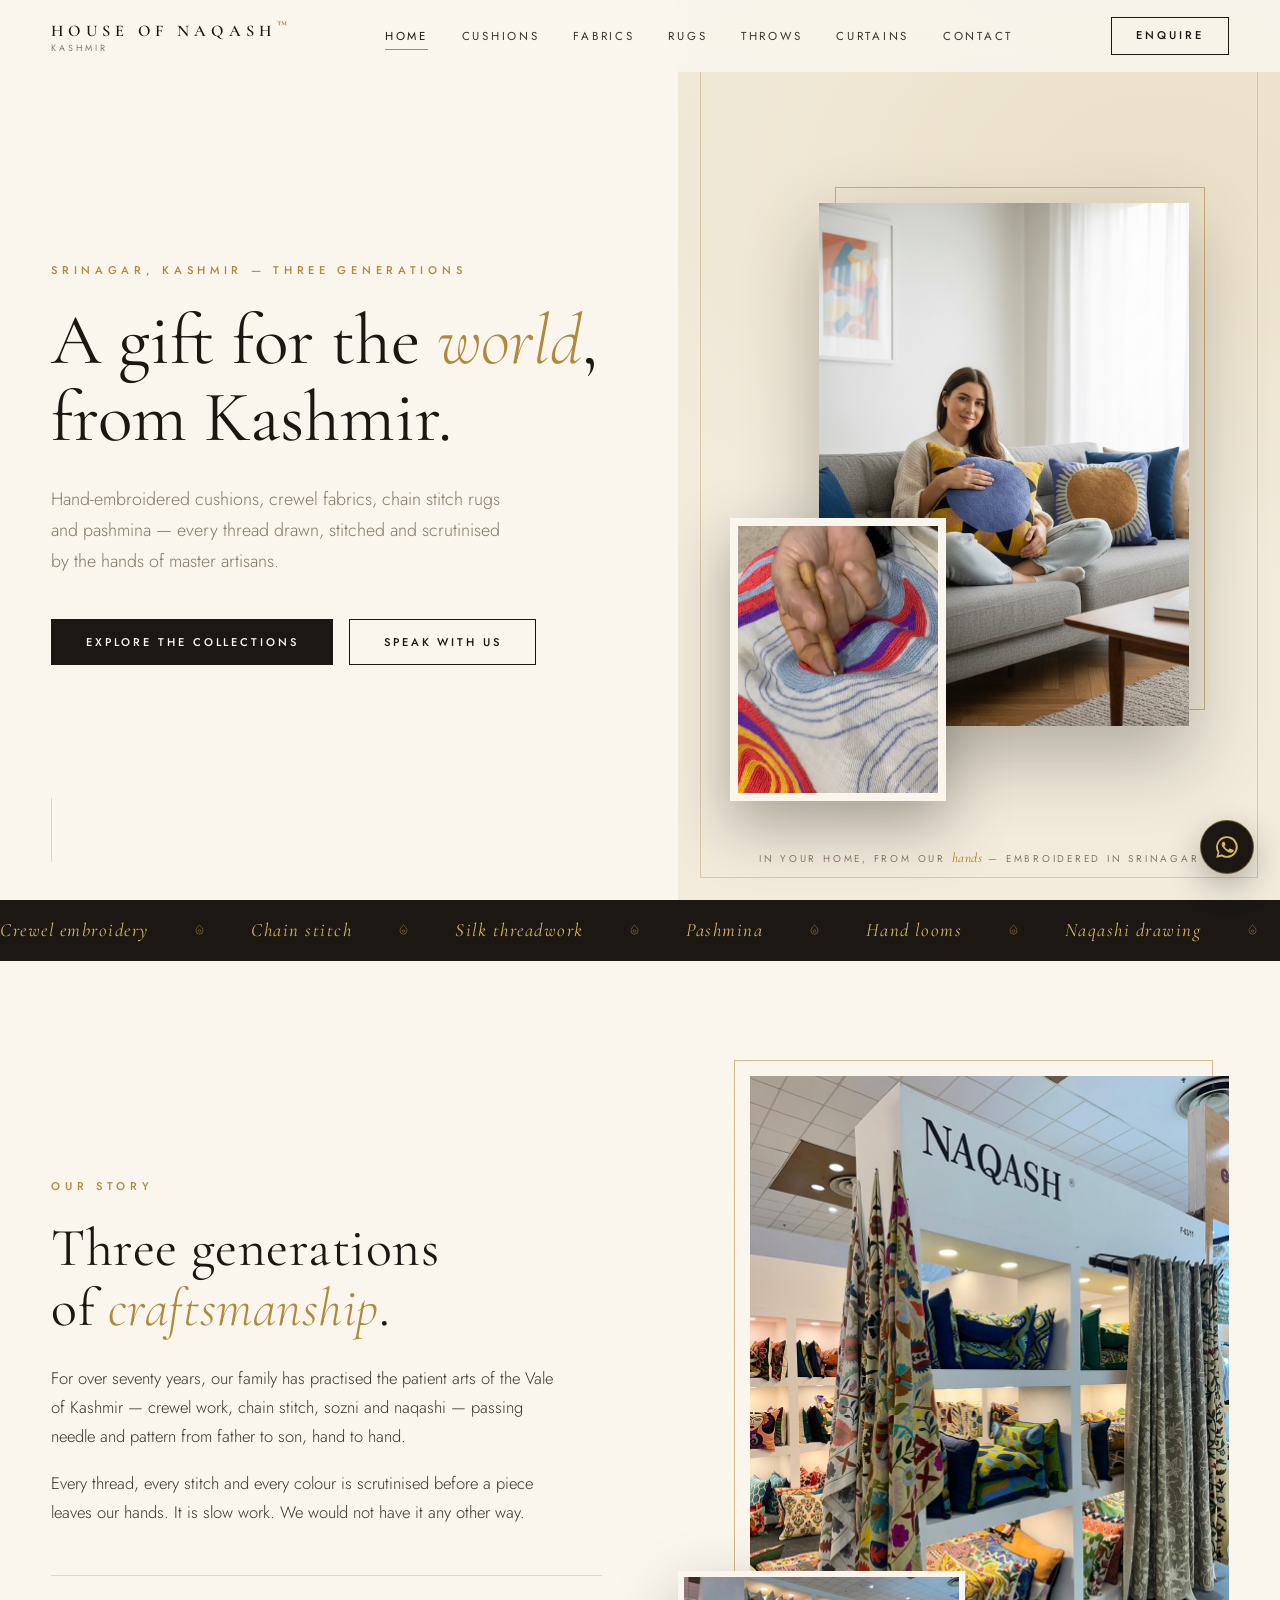
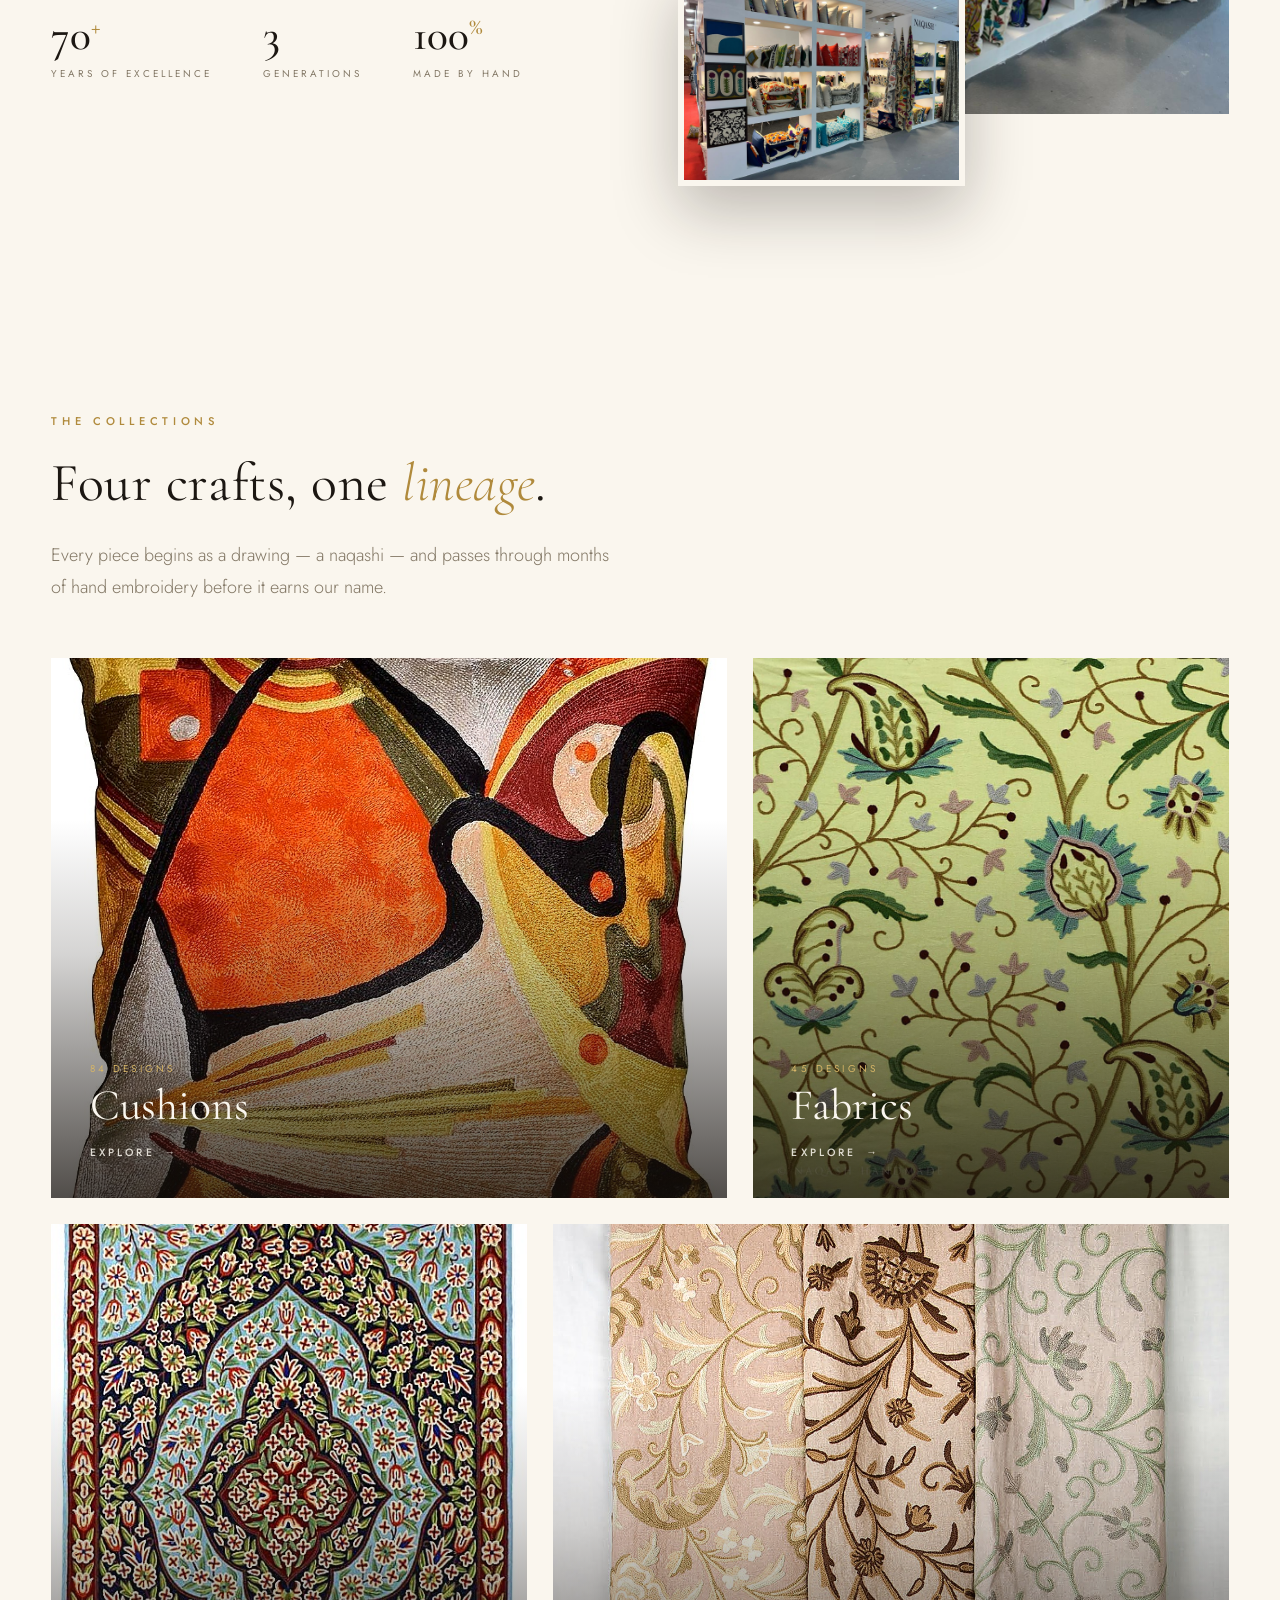
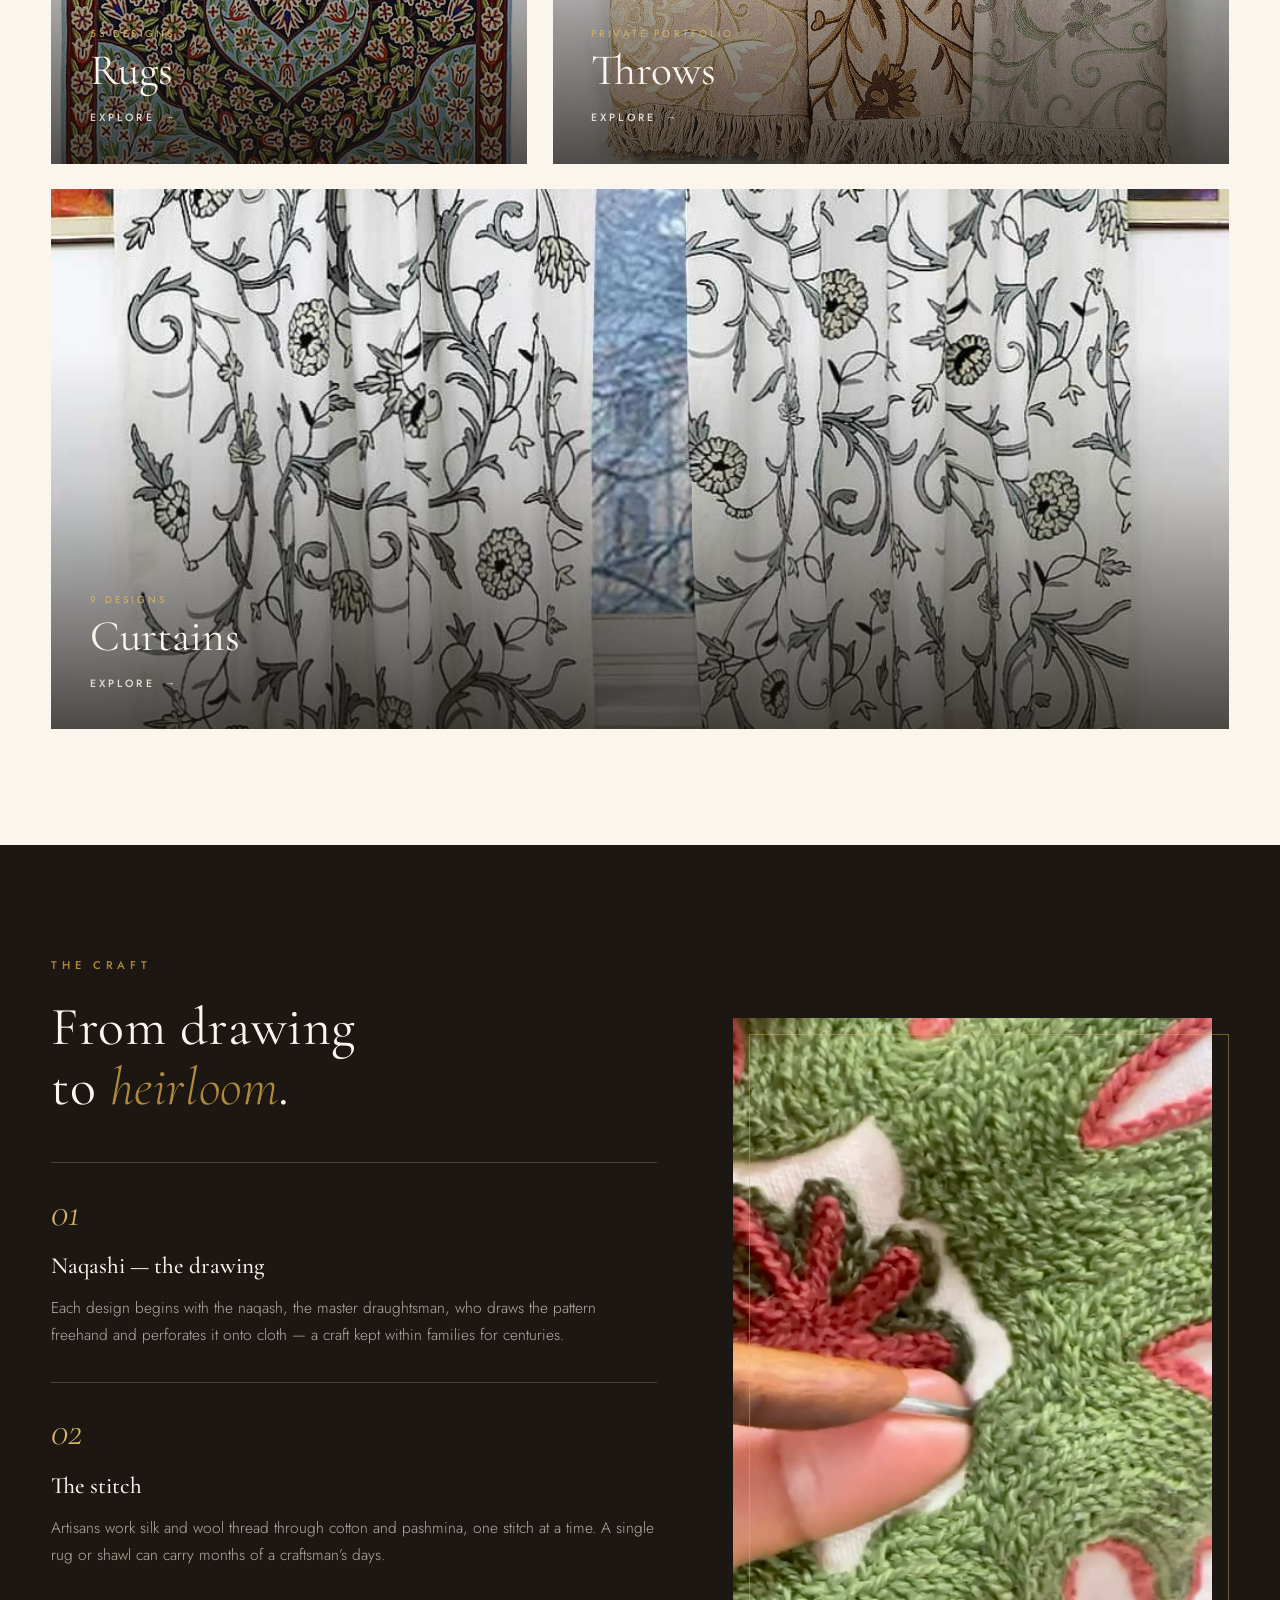
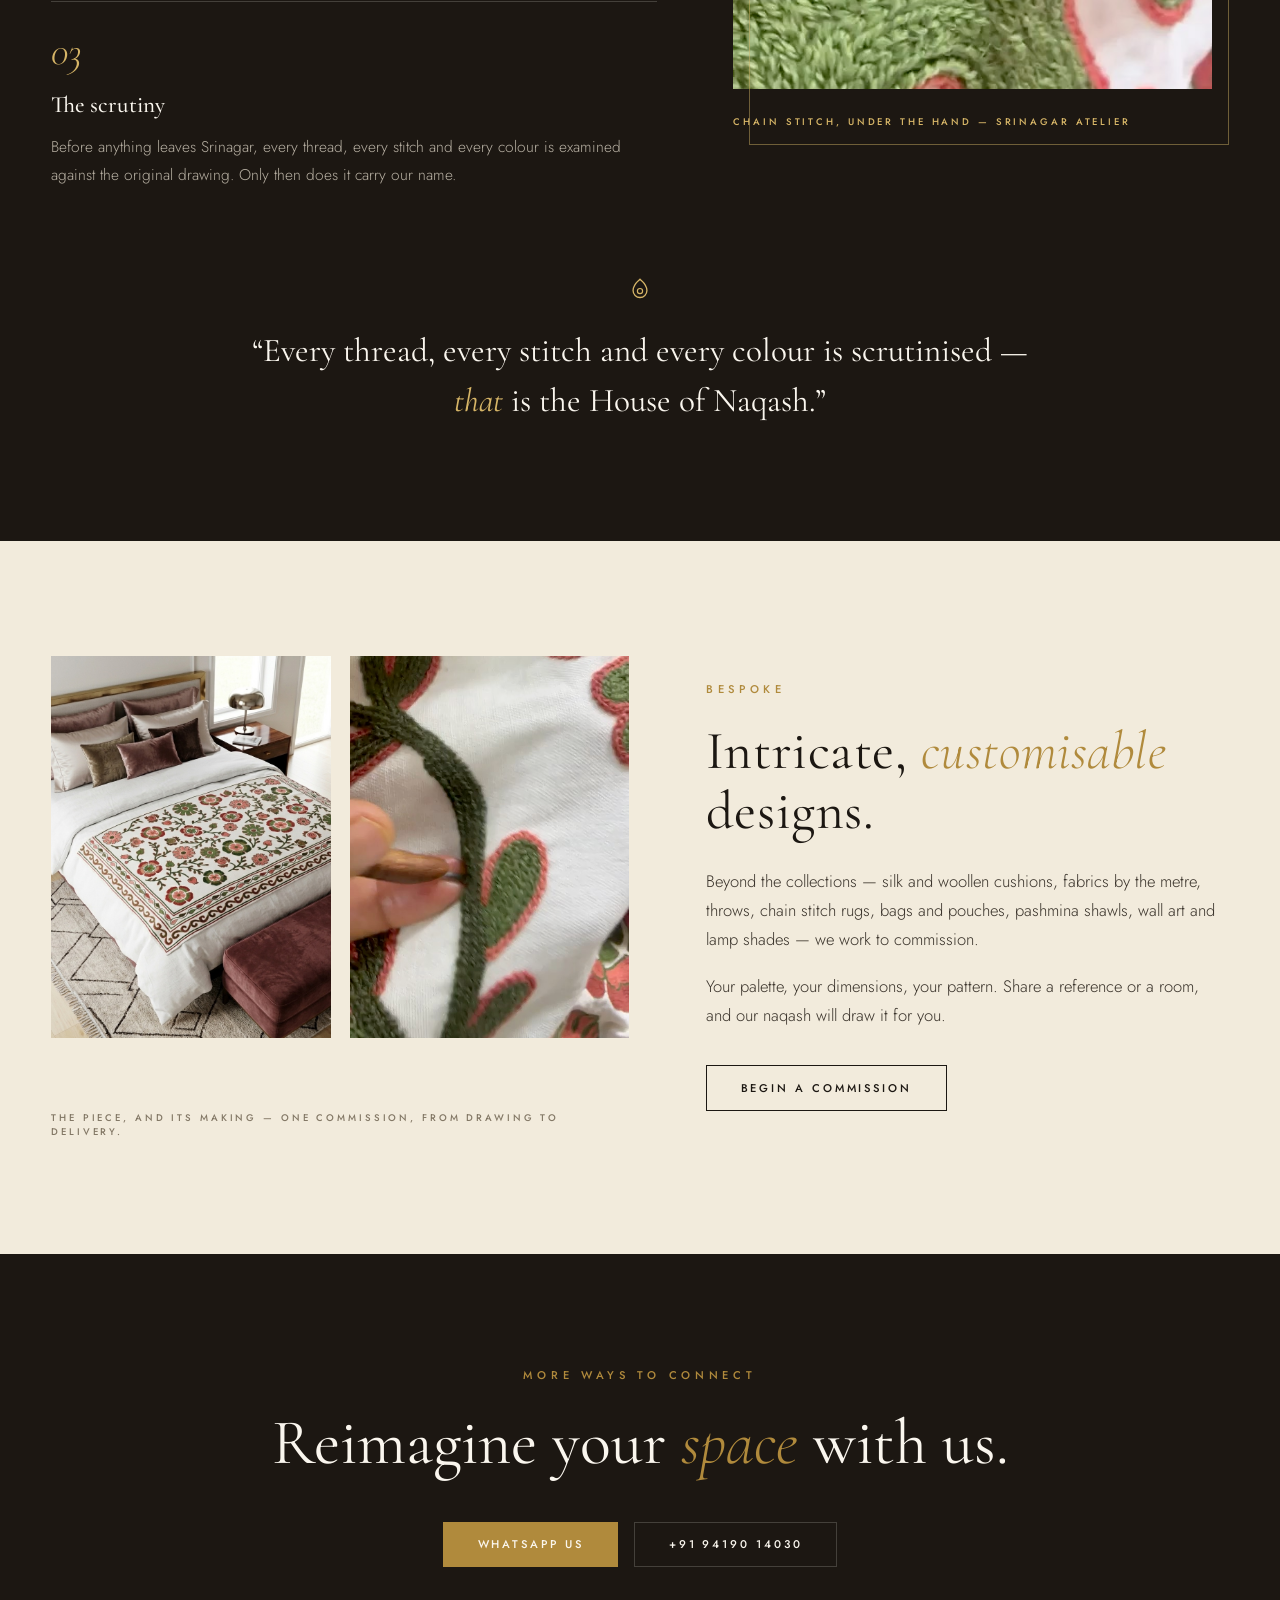
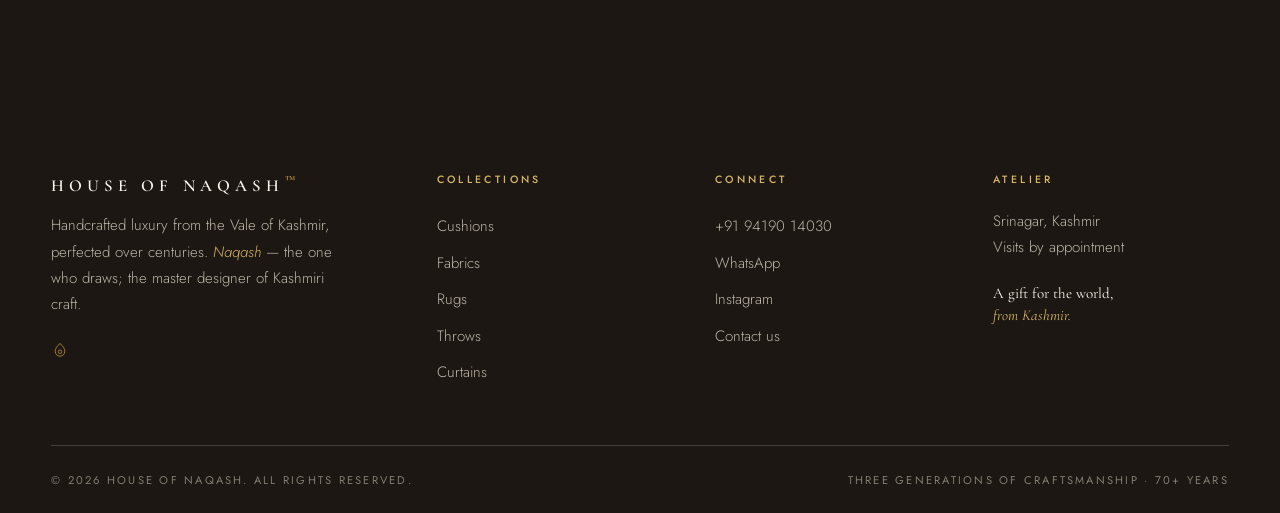
==== index.html @ 9454ba6c "Cushions: replace 7 low-res duplicates with hi-res studio photos For each duplicate pair, kept the c" ====
<!DOCTYPE html>
<html lang="en">
<head>
<meta charset="UTF-8">
<meta name="viewport" content="width=device-width, initial-scale=1.0">
<title>House of Naqash | Handmade Interior Luxury from Kashmir</title>
<meta name="description" content="Hand-embroidered cushions, crewel fabrics, chain stitch rugs and throws from the Vale of Kashmir. Three generations of craftsmanship, over 70 years of excellence.">
<meta property="og:title" content="House of Naqash | Handmade Interior Luxury from Kashmir">
<meta property="og:description" content="Hand-embroidered cushions, crewel fabrics, chain stitch rugs and throws from the Vale of Kashmir. Three generations of craftsmanship, over 70 years of excellence.">
<meta property="og:type" content="website">
<meta property="og:image" content="images/tree-of-life-handmade-chain-stitch-crewel-rug.jpg">
<link rel="icon" href="images/favicon-32.png">
<link rel="apple-touch-icon" href="images/apple-touch-icon.png">
<link rel="preconnect" href="https://fonts.googleapis.com">
<link rel="preconnect" href="https://fonts.gstatic.com" crossorigin>
<link href="https://fonts.googleapis.com/css2?family=Cormorant+Garamond:ital,wght@0,300;0,400;0,500;0,600;1,300;1,400;1,500&family=Jost:wght@300;400;500&display=swap" rel="stylesheet">
<link rel="stylesheet" href="css/style.css?v=79a63cc3">
</head>
<body data-page="home">
<a class="skip" href="#main">Skip to content</a>
<header class="site-header" id="siteHeader">
  <div class="wrap header-inner">
    <a class="brand" href="index.html" aria-label="House of Naqash — home">
      <span class="brand-text"><span class="brand-name">House of Naqash<sup class="tm">&trade;</sup></span><span class="brand-sub">Kashmir</span></span>
    </a>
    <nav class="site-nav" id="siteNav" aria-label="Primary">
        <a href="index.html" class="active">Home</a>
        <a href="cushions.html">Cushions</a>
        <a href="fabrics.html">Fabrics</a>
        <a href="rugs.html">Rugs</a>
        <a href="throws.html">Throws</a>
        <a href="contact.html">Contact</a>
    </nav>
    <div class="header-cta">
      <a class="btn btn-line btn-sm" href="https://wa.me/919419014030?text=Hello%20House%20of%20Naqash%20%E2%80%94%20I%27d%20like%20to%20enquire%20about%20your%20collections." target="_blank" rel="noopener">Enquire</a>
      <button class="nav-toggle" id="navToggle" aria-label="Open menu" aria-expanded="false"><span></span><span></span></button>
    </div>
  </div>
</header>
<main id="main">
  <section class="hero">
    <div class="hero-copy">
      <p class="eyebrow reveal in">Srinagar, Kashmir &mdash; Three generations</p>
      <h1 class="reveal in">A gift for the <em>world</em>,<br>from Kashmir.</h1>
      <p class="hero-lede reveal in">Hand-embroidered cushions, crewel fabrics, chain stitch rugs
      and pashmina — every thread drawn, stitched and scrutinised by the
      hands of master artisans.</p>
      <div class="hero-actions reveal in">
        <a class="btn btn-solid" href="#collections">Explore the collections</a>
        <a class="btn btn-line" href="https://wa.me/919419014030?text=Hello%20House%20of%20Naqash%20%E2%80%94%20I%27d%20like%20to%20enquire%20about%20your%20collections." target="_blank" rel="noopener">Speak with us</a>
      </div>
    </div>
    <div class="hero-art reveal in">
      <figure class="ha-rug">
        <img src="images/cushions-at-home-lifestyle.jpg" alt="Hand-embroidered House of Naqash cushions in a living room" fetchpriority="high">
      </figure>
      <figure class="ha-cushion">
        <video src="images/hand-embroidery-atelier.mp4" poster="images/hand-embroidery-atelier-poster.jpg"
               autoplay muted loop playsinline aria-label="An artisan hand-embroidering in the House of Naqash atelier"></video>
      </figure>
      <p class="hero-caption">In your home, from our <em>hands</em> &mdash; embroidered in Srinagar</p>
    </div>
    <div class="scroll-hint" aria-hidden="true"><span></span></div>
  </section>

  <div class="marquee" aria-hidden="true">
    <div class="marquee-track">
      <span>Crewel embroidery</span><span class="boteh" aria-hidden="true"><svg viewBox="0 0 24 24" fill="none"><path d="M12 2c4 3.4 6.4 6.8 6.4 10.5A6.4 6.4 0 1 1 5.6 12.5C5.6 8.8 8 5.4 12 2Z" stroke="currentColor" stroke-width="1.2"/><circle cx="12" cy="13" r="2.4" stroke="currentColor" stroke-width="1.1"/></svg></span><span>Chain stitch</span><span class="boteh" aria-hidden="true"><svg viewBox="0 0 24 24" fill="none"><path d="M12 2c4 3.4 6.4 6.8 6.4 10.5A6.4 6.4 0 1 1 5.6 12.5C5.6 8.8 8 5.4 12 2Z" stroke="currentColor" stroke-width="1.2"/><circle cx="12" cy="13" r="2.4" stroke="currentColor" stroke-width="1.1"/></svg></span><span>Silk threadwork</span><span class="boteh" aria-hidden="true"><svg viewBox="0 0 24 24" fill="none"><path d="M12 2c4 3.4 6.4 6.8 6.4 10.5A6.4 6.4 0 1 1 5.6 12.5C5.6 8.8 8 5.4 12 2Z" stroke="currentColor" stroke-width="1.2"/><circle cx="12" cy="13" r="2.4" stroke="currentColor" stroke-width="1.1"/></svg></span><span>Pashmina</span><span class="boteh" aria-hidden="true"><svg viewBox="0 0 24 24" fill="none"><path d="M12 2c4 3.4 6.4 6.8 6.4 10.5A6.4 6.4 0 1 1 5.6 12.5C5.6 8.8 8 5.4 12 2Z" stroke="currentColor" stroke-width="1.2"/><circle cx="12" cy="13" r="2.4" stroke="currentColor" stroke-width="1.1"/></svg></span><span>Hand looms</span><span class="boteh" aria-hidden="true"><svg viewBox="0 0 24 24" fill="none"><path d="M12 2c4 3.4 6.4 6.8 6.4 10.5A6.4 6.4 0 1 1 5.6 12.5C5.6 8.8 8 5.4 12 2Z" stroke="currentColor" stroke-width="1.2"/><circle cx="12" cy="13" r="2.4" stroke="currentColor" stroke-width="1.1"/></svg></span><span>Naqashi drawing</span><span class="boteh" aria-hidden="true"><svg viewBox="0 0 24 24" fill="none"><path d="M12 2c4 3.4 6.4 6.8 6.4 10.5A6.4 6.4 0 1 1 5.6 12.5C5.6 8.8 8 5.4 12 2Z" stroke="currentColor" stroke-width="1.2"/><circle cx="12" cy="13" r="2.4" stroke="currentColor" stroke-width="1.1"/></svg></span><span>Crewel embroidery</span><span class="boteh" aria-hidden="true"><svg viewBox="0 0 24 24" fill="none"><path d="M12 2c4 3.4 6.4 6.8 6.4 10.5A6.4 6.4 0 1 1 5.6 12.5C5.6 8.8 8 5.4 12 2Z" stroke="currentColor" stroke-width="1.2"/><circle cx="12" cy="13" r="2.4" stroke="currentColor" stroke-width="1.1"/></svg></span><span>Chain stitch</span><span class="boteh" aria-hidden="true"><svg viewBox="0 0 24 24" fill="none"><path d="M12 2c4 3.4 6.4 6.8 6.4 10.5A6.4 6.4 0 1 1 5.6 12.5C5.6 8.8 8 5.4 12 2Z" stroke="currentColor" stroke-width="1.2"/><circle cx="12" cy="13" r="2.4" stroke="currentColor" stroke-width="1.1"/></svg></span><span>Silk threadwork</span><span class="boteh" aria-hidden="true"><svg viewBox="0 0 24 24" fill="none"><path d="M12 2c4 3.4 6.4 6.8 6.4 10.5A6.4 6.4 0 1 1 5.6 12.5C5.6 8.8 8 5.4 12 2Z" stroke="currentColor" stroke-width="1.2"/><circle cx="12" cy="13" r="2.4" stroke="currentColor" stroke-width="1.1"/></svg></span><span>Pashmina</span><span class="boteh" aria-hidden="true"><svg viewBox="0 0 24 24" fill="none"><path d="M12 2c4 3.4 6.4 6.8 6.4 10.5A6.4 6.4 0 1 1 5.6 12.5C5.6 8.8 8 5.4 12 2Z" stroke="currentColor" stroke-width="1.2"/><circle cx="12" cy="13" r="2.4" stroke="currentColor" stroke-width="1.1"/></svg></span><span>Hand looms</span><span class="boteh" aria-hidden="true"><svg viewBox="0 0 24 24" fill="none"><path d="M12 2c4 3.4 6.4 6.8 6.4 10.5A6.4 6.4 0 1 1 5.6 12.5C5.6 8.8 8 5.4 12 2Z" stroke="currentColor" stroke-width="1.2"/><circle cx="12" cy="13" r="2.4" stroke="currentColor" stroke-width="1.1"/></svg></span><span>Naqashi drawing</span><span class="boteh" aria-hidden="true"><svg viewBox="0 0 24 24" fill="none"><path d="M12 2c4 3.4 6.4 6.8 6.4 10.5A6.4 6.4 0 1 1 5.6 12.5C5.6 8.8 8 5.4 12 2Z" stroke="currentColor" stroke-width="1.2"/><circle cx="12" cy="13" r="2.4" stroke="currentColor" stroke-width="1.1"/></svg></span>
    </div>
  </div>

  <section class="section heritage">
    <div class="wrap heritage-grid">
      <div class="heritage-copy">
      <p class="eyebrow reveal">Our Story</p>
      <h2 class="title reveal">Three generations<br>of <em>craftsmanship</em>.</h2>
        <p class="reveal">For over seventy years, our family has practised the patient arts of
        the Vale of Kashmir — crewel work, chain stitch, sozni and naqashi — passing needle and
        pattern from father to son, hand to hand.</p>
        <p class="reveal">Every thread, every stitch and every colour is scrutinised before a
        piece leaves our hands. It is slow work. We would not have it any other way.</p>
        <div class="stats reveal">
          <div class="stat"><span class="stat-n">70<sup>+</sup></span><span class="stat-l">Years of excellence</span></div>
          <div class="stat"><span class="stat-n">3</span><span class="stat-l">Generations</span></div>
          <div class="stat"><span class="stat-n">100<sup>%</sup></span><span class="stat-l">Made by hand</span></div>
        </div>
      </div>
      <div class="heritage-media">
        <figure class="hm-main reveal"><img src="images/exhibition-naqash-stand.jpg" alt="House of Naqash exhibition — handmade cushions and crewel fabrics" loading="lazy"></figure>
        <figure class="hm-small reveal" style="transition-delay:150ms"><img src="images/exhibition-showroom-wall.jpg" alt="Naqash textiles on display" loading="lazy"></figure>
      </div>
    </div>
  </section>

  <section class="section" id="collections">
    <div class="wrap">
      <p class="eyebrow reveal">The Collections</p>
      <h2 class="title reveal">Four crafts, one <em>lineage</em>.</h2>
      <p class="lede reveal">Every piece begins as a drawing — a naqashi — and passes through months of hand embroidery before it earns our name.</p>
      <div class="collection-grid">
        <a class="c-card span-7 reveal" href="cushions.html">
          <img src="images/festival-birds-handmade-modern-cushion-cover.jpg" alt="Hand-embroidered silk cushion covers" loading="lazy">
          <div class="c-overlay"><p class="c-count" data-collection-count="cushions">84 designs</p><h3>Cushions</h3><span class="c-link">Explore <i>&rarr;</i></span></div>
        </a>
        <a class="c-card span-5 reveal" href="fabrics.html" style="transition-delay:120ms">
          <img src="images/paisley-garden-crewel-hand-embroidered-cotton-fabric.jpg" alt="Crewel hand-embroidered cotton fabrics" loading="lazy">
          <div class="c-overlay"><p class="c-count" data-collection-count="fabrics">45 designs</p><h3>Fabrics</h3><span class="c-link">Explore <i>&rarr;</i></span></div>
        </a>
        <a class="c-card span-5 reveal" href="rugs.html">
          <img src="images/classic-medallion-handmade-chain-stitch-rug.jpg" alt="Handmade chain stitch rugs" loading="lazy">
          <div class="c-overlay"><p class="c-count" data-collection-count="rugs">53 designs</p><h3>Rugs</h3><span class="c-link">Explore <i>&rarr;</i></span></div>
        </a>
        <a class="c-card span-7 reveal" href="throws.html" style="transition-delay:120ms">
          <img src="images/neutral-crewel-fabric-swatch-set.jpg" alt="Crewel throws and textiles" loading="lazy">
          <div class="c-overlay"><p class="c-count">Private portfolio</p><h3>Throws</h3><span class="c-link">Explore <i>&rarr;</i></span></div>
        </a>
      </div>
    </div>
  </section>

  <section class="section section-dark craft">
    <div class="wrap craft-grid">
      <div class="craft-main">
      <p class="eyebrow reveal">The Craft</p>
      <h2 class="title reveal">From drawing<br>to <em>heirloom</em>.</h2>
        <div class="craft-steps">
          <div class="craft-step reveal">
            <span class="step-n">01</span>
            <h3>Naqashi &mdash; the drawing</h3>
            <p>Each design begins with the naqash, the master draughtsman, who draws the pattern
            freehand and perforates it onto cloth — a craft kept within families for centuries.</p>
          </div>
          <div class="craft-step reveal" style="transition-delay:130ms">
            <span class="step-n">02</span>
            <h3>The stitch</h3>
            <p>Artisans work silk and wool thread through cotton and pashmina, one stitch at a
            time. A single rug or shawl can carry months of a craftsman&rsquo;s days.</p>
          </div>
          <div class="craft-step reveal" style="transition-delay:260ms">
            <span class="step-n">03</span>
            <h3>The scrutiny</h3>
            <p>Before anything leaves Srinagar, every thread, every stitch and every colour is
            examined against the original drawing. Only then does it carry our name.</p>
          </div>
        </div>
      </div>
      <figure class="craft-media reveal" style="transition-delay:150ms">
        <video src="images/chain-stitch-under-hand.mp4" poster="images/chain-stitch-under-hand-poster.jpg"
               muted loop playsinline preload="metadata" data-autoplay
               aria-label="Chain stitch embroidery under an artisan's hand"></video>
        <figcaption>Chain stitch, under the hand &mdash; Srinagar atelier</figcaption>
      </figure>
    </div>
    <div class="wrap">
      <blockquote class="craft-quote reveal">
        <span class="boteh" aria-hidden="true"><svg viewBox="0 0 24 24" fill="none"><path d="M12 2c4 3.4 6.4 6.8 6.4 10.5A6.4 6.4 0 1 1 5.6 12.5C5.6 8.8 8 5.4 12 2Z" stroke="currentColor" stroke-width="1.2"/><circle cx="12" cy="13" r="2.4" stroke="currentColor" stroke-width="1.1"/></svg></span>
        <p>&ldquo;Every thread, every stitch and every colour is scrutinised —<br>
        <em>that</em> is the House of Naqash.&rdquo;</p>
      </blockquote>
    </div>
  </section>

  <section class="section bespoke">
    <div class="wrap bespoke-grid">
      <div class="bespoke-media reveal">
        <img src="images/embroidered-throw-bedroom.jpg" alt="Hand-embroidered suzani throw styled on a bed — the finished piece" loading="lazy">
        <video src="images/crewel-fabric-touch.mp4" poster="images/crewel-fabric-touch-poster.jpg"
               muted loop playsinline preload="metadata" data-autoplay
               aria-label="The same embroidery being worked by hand in the atelier"></video>
        <p class="bespoke-caption">The piece, and its making &mdash; one commission, from drawing to delivery.</p>
      </div>
      <div class="bespoke-copy">
      <p class="eyebrow reveal">Bespoke</p>
      <h2 class="title reveal">Intricate, <em>customisable</em> designs.</h2>
        <p class="reveal">Beyond the collections — silk and woollen cushions, fabrics by the
        metre, throws, chain stitch rugs, bags and pouches, pashmina shawls, wall art and lamp
        shades — we work to commission.</p>
        <p class="reveal">Your palette, your dimensions, your pattern. Share a reference or a
        room, and our naqash will draw it for you.</p>
        <a class="btn btn-line reveal" href="contact.html">Begin a commission</a>
      </div>
    </div>
  </section>

  <section class="cta-band">
    <div class="wrap">
      <p class="eyebrow reveal">More ways to connect</p>
      <h2 class="cta-title reveal">Reimagine your <em>space</em> with us.</h2>
      <div class="hero-actions center reveal">
        <a class="btn btn-gold" href="https://wa.me/919419014030?text=Hello%20House%20of%20Naqash%20%E2%80%94%20I%27d%20like%20to%20enquire%20about%20your%20collections." target="_blank" rel="noopener">WhatsApp us</a>
        <a class="btn btn-line-light" href="tel:+919419014030">+91 94190 14030</a>
      </div>
    </div>
  </section>
</main>
<footer class="site-footer">
  <div class="wrap footer-grid">
    <div class="footer-brand">
      <p class="footer-word">House of Naqash<sup class="tm">&trade;</sup></p>
      <p class="footer-blurb">Handcrafted luxury from the Vale of Kashmir, perfected over
      centuries. <em>Naqash</em> — the one who draws; the master designer of Kashmiri craft.</p>
      <span class="boteh" aria-hidden="true"><svg viewBox="0 0 24 24" fill="none"><path d="M12 2c4 3.4 6.4 6.8 6.4 10.5A6.4 6.4 0 1 1 5.6 12.5C5.6 8.8 8 5.4 12 2Z" stroke="currentColor" stroke-width="1.2"/><circle cx="12" cy="13" r="2.4" stroke="currentColor" stroke-width="1.1"/></svg></span>
    </div>
    <nav class="footer-col" aria-label="Collections">
      <h4>Collections</h4>
      <a href="cushions.html">Cushions</a>
      <a href="fabrics.html">Fabrics</a>
      <a href="rugs.html">Rugs</a>
      <a href="throws.html">Throws</a>
    </nav>
    <div class="footer-col">
      <h4>Connect</h4>
      <a href="tel:+919419014030">+91 94190 14030</a>
      <a href="https://wa.me/919419014030?text=Hello%20House%20of%20Naqash%20%E2%80%94%20I%27d%20like%20to%20enquire%20about%20your%20collections." target="_blank" rel="noopener">WhatsApp</a>
      <a href="https://www.instagram.com/houseofnaqash/" target="_blank" rel="noopener">Instagram</a>
      <a href="contact.html">Contact us</a>
    </div>
    <div class="footer-col">
      <h4>Atelier</h4>
      <p>Srinagar, Kashmir<br>Visits by appointment</p>
      <p class="footer-tag">A gift for the world,<br><em>from Kashmir.</em></p>
    </div>
  </div>
  <div class="wrap footer-bottom">
    <p>&copy; 2026 House of Naqash. All rights reserved.</p>
    <p>Three generations of craftsmanship · 70+ years</p>
  </div>
</footer>

<div class="detail" id="detail" aria-hidden="true" role="dialog" aria-modal="true" aria-labelledby="dTitle">
  <div class="detail-scrim" id="dScrim"></div>
  <div class="detail-panel">
    <button class="d-close" id="dClose" aria-label="Close"><svg viewBox="0 0 24 24" fill="none" aria-hidden="true"><path d="M7 7l10 10M17 7L7 17" stroke="currentColor" stroke-width="1.6" stroke-linecap="round"/></svg></button>
    <div class="d-media">
      <button class="d-arrow d-arrow-prev" id="dPrevO" type="button" aria-label="Previous item"><svg viewBox="0 0 24 24" fill="none" aria-hidden="true"><path d="M14.5 5.5 8 12l6.5 6.5" stroke="currentColor" stroke-width="1.6" stroke-linecap="round" stroke-linejoin="round"/></svg></button>
      <button class="d-zoom" id="dZoom" type="button" title="View full screen">
        <img id="dImg" src="" alt="">
        <span class="d-zoom-hint" aria-hidden="true">&#8599; View full screen</span>
      </button>
      <button class="d-arrow d-arrow-next" id="dNextO" type="button" aria-label="Next item"><svg viewBox="0 0 24 24" fill="none" aria-hidden="true"><path d="M9.5 5.5 16 12l-6.5 6.5" stroke="currentColor" stroke-width="1.6" stroke-linecap="round" stroke-linejoin="round"/></svg></button>
      <div class="d-thumbs" id="dThumbs"></div>
    </div>
    <div class="d-info">
      <p class="d-meta" id="dMeta"></p>
      <h2 class="d-title" id="dTitle"></h2>
      <div class="d-rule"><span class="boteh" aria-hidden="true"><svg viewBox="0 0 24 24" fill="none"><path d="M12 2c4 3.4 6.4 6.8 6.4 10.5A6.4 6.4 0 1 1 5.6 12.5C5.6 8.8 8 5.4 12 2Z" stroke="currentColor" stroke-width="1.2"/><circle cx="12" cy="13" r="2.4" stroke="currentColor" stroke-width="1.1"/></svg></span></div>
      <p class="d-desc" id="dDesc"></p>
      <p class="d-note">Handmade in Srinagar &middot; made to order in custom sizes and palettes.</p>
      <a class="btn btn-solid" id="dEnquire" href="#" target="_blank" rel="noopener">Enquire about this piece</a>
      <div class="d-nav">
        <button id="dPrev" type="button">&larr; Previous</button>
        <button id="dNext" type="button">Next &rarr;</button>
      </div>
    </div>
  </div>
</div>

<div class="lightbox" id="lightbox" aria-hidden="true">
  <button class="lb-close" id="lbClose" aria-label="Close">&times;</button>
  <figure>
    <img id="lbImg" src="" alt="">
    <figcaption><span id="lbTitle"></span><span id="lbMeta"></span></figcaption>
  </figure>
</div>

<a class="float-wa" href="https://wa.me/919419014030?text=Hello%20House%20of%20Naqash%20%E2%80%94%20I%27d%20like%20to%20enquire%20about%20your%20collections." target="_blank" rel="noopener" aria-label="Chat on WhatsApp">
  <svg viewBox="0 0 24 24" fill="currentColor" aria-hidden="true"><path d="M12 2a10 10 0 0 0-8.6 15.1L2 22l5-1.3A10 10 0 1 0 12 2Zm0 18.2c-1.6 0-3.1-.4-4.4-1.2l-.3-.2-3 .8.8-2.9-.2-.3A8.2 8.2 0 1 1 12 20.2Zm4.6-6.1c-.3-.1-1.5-.7-1.7-.8-.2-.1-.4-.1-.6.1-.2.3-.6.8-.8 1-.1.2-.3.2-.5.1a6.7 6.7 0 0 1-3.3-2.9c-.3-.4 0-.5.2-.7l.4-.5c.1-.2.2-.3.3-.5v-.5c0-.1-.6-1.4-.8-1.9-.2-.5-.4-.4-.6-.4h-.5c-.2 0-.5.1-.7.3-.2.3-.9.9-.9 2.2s1 2.5 1.1 2.7c.1.2 1.9 3 4.7 4.2.7.3 1.2.5 1.6.6.7.2 1.3.2 1.8.1.6-.1 1.5-.6 1.7-1.2.2-.6.2-1.1.1-1.2l-.5-.3Z"/></svg>
</a>

<script src="js/main.js?v=79a63cc3"></script>
</body>
</html>
---- css/style.css ----
/* ============================================================
   House of Naqash — design system
   Ivory & ink, gold thread accents, serif display.
   ============================================================ */

:root {
  --cream: #faf6ee;
  --ivory: #f2ebdc;
  --ink: #1c1712;
  --ink-2: #2b241c;
  --gold: #b08a3c;
  --gold-2: #d6b567;
  --text: #3a332b;
  --muted: #837866;
  --line: rgba(28, 23, 18, 0.14);
  --line-light: rgba(250, 246, 238, 0.18);
  --serif: "Cormorant Garamond", Georgia, serif;
  --sans: "Jost", "Helvetica Neue", sans-serif;
  --ease: cubic-bezier(0.22, 0.61, 0.21, 1);
}

* { margin: 0; padding: 0; box-sizing: border-box; }

html { scroll-behavior: smooth; }

body {
  font: 300 1.04rem/1.75 var(--sans);
  color: var(--text);
  background: var(--cream);
  -webkit-font-smoothing: antialiased;
  text-rendering: optimizeLegibility;
}

img { display: block; max-width: 100%; }
a { color: inherit; text-decoration: none; }
em { font-style: italic; }

::selection { background: var(--gold); color: var(--cream); }

.wrap { width: min(1240px, 92vw); margin-inline: auto; }

.skip {
  position: absolute; left: -200vw; top: 0; z-index: 200;
  background: var(--ink); color: var(--cream); padding: 0.8rem 1.4rem;
}
.skip:focus { left: 0; }

/* ------------------------------------------------ typography -- */

.eyebrow {
  font: 500 0.7rem/1 var(--sans);
  letter-spacing: 0.42em;
  text-transform: uppercase;
  color: var(--gold);
  display: flex;
  align-items: center;
  gap: 1rem;
  margin-bottom: 1.6rem;
}
.eyebrow::before {
//  content: "";
//  width: 34px; height: 1px;
//  background: var(--gold);
//  flex: none;
}

.title {
  font: 400 clamp(2.3rem, 4.2vw, 3.6rem)/1.12 var(--serif);
  color: var(--ink);
  letter-spacing: 0.01em;
  margin-bottom: 1.6rem;
}
.title em, .page-title em, .cta-title em, h1 em { font-style: italic; font-weight: 300; color: var(--gold); }

.lede {
  font: 300 1.13rem/1.8 var(--sans);
  color: var(--muted);
  max-width: 56ch;
}

.section { padding: clamp(5rem, 9vw, 8.5rem) 0; }
.section p + p { margin-top: 1.1rem; }

.boteh { display: inline-flex; color: var(--gold); }
.boteh svg { width: 18px; height: 18px; }

/* --------------------------------------------------- buttons -- */

.btn {
  display: inline-flex;
  align-items: center;
  justify-content: center;
  gap: 0.6rem;
  padding: 1.02rem 2.1rem;
  font: 500 0.7rem/1 var(--sans);
  letter-spacing: 0.26em;
  text-transform: uppercase;
  border: 1px solid var(--ink);
  color: var(--ink);
  background: transparent;
  cursor: pointer;
  transition: background 0.45s var(--ease), color 0.45s var(--ease), border-color 0.45s var(--ease);
}
.btn-solid { background: var(--ink); color: var(--cream); }
.btn-solid:hover { background: var(--gold); border-color: var(--gold); color: var(--cream); }
.btn-line:hover { background: var(--ink); color: var(--cream); }
.btn-gold { border-color: var(--gold); background: var(--gold); color: var(--cream); }
.btn-gold:hover { background: var(--gold-2); border-color: var(--gold-2); color: var(--ink); }
.btn-line-light { border-color: var(--line-light); color: var(--cream); }
.btn-line-light:hover { border-color: var(--gold-2); color: var(--gold-2); }
.btn-sm { padding: 0.78rem 1.5rem; }

/* ---------------------------------------------------- header -- */

.site-header {
  position: fixed;
  inset: 0 0 auto;
  z-index: 100;
  border-bottom: 1px solid transparent;
  transition: border-color 0.4s, box-shadow 0.4s;
}
/* blur lives on a pseudo-element so the header doesn't become a
   containing block for the fixed-position mobile nav */
.site-header::before {
  content: "";
  position: absolute;
  inset: 0;
  z-index: -2;
  background: rgba(250, 246, 238, 0.86);
  -webkit-backdrop-filter: blur(14px);
  backdrop-filter: blur(14px);
}
.site-header.scrolled {
  border-bottom-color: var(--line);
}

.header-inner {
  display: flex;
  align-items: center;
  justify-content: space-between;
  gap: 2rem;
  padding-block: 1.05rem;
  transition: padding 0.4s var(--ease);
}
.scrolled .header-inner { padding-block: 0.7rem; }

.brand { display: flex; align-items: center; gap: 0.85rem; color: var(--ink); }
.brand .mark { width: 44px; color: var(--gold); flex: none; }
.brand-text { display: flex; flex-direction: column; line-height: 1.25; }
.brand-name {
  font: 600 1.02rem var(--serif);
  letter-spacing: 0.3em;
  text-transform: uppercase;
  white-space: nowrap;
}
.brand-sub {
  font: 400 0.56rem var(--sans);
  letter-spacing: 0.34em;
  text-transform: uppercase;
  color: var(--muted);
  white-space: nowrap;
}
.tm {
  font-size: 0.85em;
  vertical-align: 0.42em;
  letter-spacing: 0;
  margin-left: 0.08em;
  color: var(--gold);
}

.site-nav { display: flex; gap: 2.1rem; }
.site-nav a {
  font: 400 0.72rem var(--sans);
  letter-spacing: 0.24em;
  text-transform: uppercase;
  color: var(--text);
  padding-block: 0.4rem;
  position: relative;
  transition: color 0.3s;
}
.site-nav a::after {
  content: "";
  position: absolute;
  left: 0; bottom: 0;
  width: 100%; height: 1px;
  background: var(--gold);
  transform: scaleX(0);
  transform-origin: left;
  transition: transform 0.45s var(--ease);
}
.site-nav a:hover, .site-nav a.active { color: var(--ink); }
.site-nav a:hover::after, .site-nav a.active::after { transform: scaleX(1); }

.header-cta { display: flex; align-items: center; gap: 1rem; }

.nav-toggle {
  display: none;
  flex-direction: column;
  gap: 7px;
  background: none;
  border: 0;
  padding: 6px 2px;
  cursor: pointer;
}
.nav-toggle span {
  width: 26px; height: 1.5px;
  background: var(--ink);
  transition: transform 0.35s var(--ease), opacity 0.3s;
}
.nav-toggle[aria-expanded="true"] span:first-child { transform: translateY(4.25px) rotate(45deg); }
.nav-toggle[aria-expanded="true"] span:last-child { transform: translateY(-4.25px) rotate(-45deg); }

/* ------------------------------------------------------ hero -- */

.hero {
  min-height: 100svh;
  display: grid;
  grid-template-columns: 1.06fr 0.94fr;
  align-items: stretch;
  position: relative;
}

.hero-copy {
  align-self: center;
  padding: clamp(7rem, 14vh, 10rem) clamp(1.2rem, 5vw, 5.5rem) 6rem max(4vw, calc((100vw - 1240px) / 2));
  position: relative;
}
.hero-copy h1 {
  font: 400 clamp(3rem, 5.6vw, 5.3rem)/1.08 var(--serif);
  color: var(--ink);
  margin-bottom: 1.7rem;
}
.hero-lede { color: var(--muted); max-width: 46ch; font-size: 1.12rem; }
.hero-actions { display: flex; flex-wrap: wrap; gap: 1rem; margin-top: 2.6rem; }
.hero-actions.center { justify-content: center; }

.hero-art {
  position: relative;
  background:
    radial-gradient(900px 600px at 80% 20%, rgba(176, 138, 60, 0.12), transparent 70%),
    var(--ivory);
  display: flex;
  align-items: center;
  justify-content: center;
  padding: clamp(7rem, 13vh, 9rem) clamp(2rem, 4vw, 4rem) 5.5rem;
  overflow: hidden;
}
.hero-art::before {
  content: "";
  position: absolute;
  inset: 22px;
  border: 1px solid rgba(176, 138, 60, 0.35);
  pointer-events: none;
}
.ha-rug {
  width: min(74%, 470px);
  margin-left: 10%;
  position: relative;
  animation: heroIn 1.8s var(--ease) both;
}
.ha-rug::after {
  content: "";
  position: absolute;
  inset: -16px -16px 16px 16px;
  border: 1px solid var(--gold);
  opacity: 0.6;
  z-index: -1;
}
.ha-rug img {
  width: 100%;
  box-shadow: 0 30px 70px rgba(28, 23, 18, 0.3);
}
.ha-cushion {
  position: absolute;
  left: clamp(1.5rem, 4vw, 4rem);
  bottom: clamp(5.5rem, 11vh, 8rem);
  width: min(36%, 240px);
  border: 8px solid var(--cream);
  box-shadow: 0 24px 56px rgba(28, 23, 18, 0.34);
  animation: heroIn 1.8s var(--ease) 0.25s both;
}
.ha-cushion img { width: 100%; display: block; }
.ha-cushion video {
  width: 100%;
  display: block;
  aspect-ratio: 3/4;
  object-fit: cover;
  background: var(--ivory);
}
@keyframes heroIn {
  from { opacity: 0; transform: translateY(26px); }
  to { opacity: 1; transform: none; }
}
.hero-caption {
  position: absolute;
  left: 0; right: 0;
  bottom: 2.1rem;
  text-align: center;
  font: 400 0.62rem var(--sans);
  letter-spacing: 0.28em;
  text-transform: uppercase;
  color: var(--muted);
}
.hero-caption em {
  font: 500 0.85rem var(--serif);
  font-style: italic;
  text-transform: none;
  letter-spacing: 0.04em;
  color: var(--gold);
}

.scroll-hint {
  position: absolute;
  left: max(4vw, calc((100vw - 1240px) / 2));
  bottom: 2.4rem;
}
.scroll-hint span {
  display: block;
  width: 1px; height: 64px;
  background: var(--line);
  position: relative;
  overflow: hidden;
}
.scroll-hint span::after {
  content: "";
  position: absolute;
  left: 0; top: -40%;
  width: 100%; height: 40%;
  background: var(--gold);
  animation: drip 2.4s ease-in-out infinite;
}
@keyframes drip { to { top: 110%; } }

/* --------------------------------------------------- marquee -- */

.marquee {
  background: var(--ink);
  color: var(--gold-2);
  overflow: hidden;
  padding: 1.15rem 0;
  border-block: 1px solid var(--ink);
}
.marquee-track {
  display: flex;
  align-items: center;
  gap: 2.8rem;
  width: max-content;
  animation: marquee 36s linear infinite;
}
.marquee-track span {
  font: 400 1.18rem var(--serif);
  font-style: italic;
  letter-spacing: 0.08em;
  white-space: nowrap;
}
.marquee-track .boteh { color: var(--gold); opacity: 0.8; }
.marquee-track .boteh svg { width: 13px; height: 13px; }
@keyframes marquee { to { transform: translateX(-50%); } }

/* -------------------------------------------------- heritage -- */

.heritage-grid {
  display: grid;
  grid-template-columns: 1fr 1fr;
  gap: clamp(3rem, 6vw, 6rem);
  align-items: center;
}
.heritage-copy p { max-width: 52ch; }

.stats {
  display: flex;
  gap: clamp(2rem, 4vw, 3.8rem);
  margin-top: 3rem;
  padding-top: 2.4rem;
  border-top: 1px solid var(--line);
}
.stat { display: flex; flex-direction: column; gap: 0.5rem; }
.stat-n {
  font: 500 clamp(2.4rem, 3.4vw, 3.2rem)/1 var(--serif);
  color: var(--ink);
}
.stat-n sup { font-size: 55%; color: var(--gold); }
.stat-l {
  font: 400 0.62rem var(--sans);
  letter-spacing: 0.3em;
  text-transform: uppercase;
  color: var(--muted);
}

.heritage-media { position: relative; padding: 0 0 4.5rem 4.5rem; }
.hm-main { position: relative; }
.hm-main::after {
  content: "";
  position: absolute;
  inset: -16px 16px 16px -16px;
  border: 1px solid var(--gold);
  opacity: 0.55;
  z-index: -1;
}
.hm-main img { width: 100%; aspect-ratio: 3/4; object-fit: cover; }
.hm-small {
  position: absolute;
  left: 0; bottom: 0;
  width: 52%;
  box-shadow: 0 24px 60px rgba(28, 23, 18, 0.28);
}
.hm-small img { width: 100%; aspect-ratio: 4/3; object-fit: cover; border: 6px solid var(--cream); }

/* ----------------------------------------------- collections -- */

.collection-grid {
  display: grid;
  grid-template-columns: repeat(12, 1fr);
  gap: clamp(1rem, 2vw, 1.8rem);
  margin-top: 3.4rem;
}
.c-card {
  position: relative;
  overflow: hidden;
  display: block;
  height: clamp(360px, 46vw, 540px);
  background: var(--ivory);
}
.span-7 { grid-column: span 7; }
.span-5 { grid-column: span 5; }
.span-12 { grid-column: span 12; }

.c-card img {
  width: 100%; height: 100%;
  object-fit: cover;
  transition: transform 1.4s var(--ease);
}
.c-card:hover img { transform: scale(1.055); }

.c-overlay {
  position: absolute;
  inset: 0;
  display: flex;
  flex-direction: column;
  justify-content: flex-end;
  padding: clamp(1.6rem, 3vw, 2.6rem);
  background: linear-gradient(to top, rgba(20, 15, 10, 0.74) 0%, rgba(20, 15, 10, 0.18) 45%, transparent 70%);
  color: var(--cream);
}
.c-count {
  font: 400 0.62rem var(--sans);
  letter-spacing: 0.32em;
  text-transform: uppercase;
  color: var(--gold-2);
  margin-bottom: 0.5rem;
}
.c-overlay h3 { font: 400 clamp(2rem, 3.4vw, 2.9rem)/1 var(--serif); }
.c-link {
  font: 500 0.66rem var(--sans);
  letter-spacing: 0.3em;
  text-transform: uppercase;
  margin-top: 1.1rem;
  display: inline-flex;
  gap: 0.6rem;
  opacity: 0.85;
  transition: color 0.4s;
}
.c-link i { font-style: normal; transition: transform 0.45s var(--ease); }
.c-card:hover .c-link { color: var(--gold-2); }
.c-card:hover .c-link i { transform: translateX(7px); }

/* ------------------------------------------------------ craft -- */

.section-dark {
  background: var(--ink);
  color: #e9e1d2;
}
.section-dark .title { color: var(--cream); }
.section-dark .eyebrow::before { background: var(--gold-2); }

.craft-grid {
  display: grid;
  grid-template-columns: 1.1fr 0.9fr;
  gap: clamp(3rem, 6vw, 5.5rem);
  align-items: center;
}
.craft-media {
  position: relative;
  margin-right: 16px;
}
.craft-media video {
  width: 100%;
  aspect-ratio: 3/4.2;
  object-fit: cover;
  display: block;
}
.craft-media::after {
  content: "";
  position: absolute;
  inset: 16px -16px -16px 16px;
  border: 1px solid var(--gold-2);
  opacity: 0.45;
  pointer-events: none;
}
.craft-media figcaption {
  margin-top: 1.6rem;
  font: 500 0.6rem var(--sans);
  letter-spacing: 0.3em;
  text-transform: uppercase;
  color: var(--gold-2);
}

.craft-steps {
  display: grid;
  grid-template-columns: repeat(3, 1fr);
  gap: clamp(2rem, 4vw, 4rem);
  margin-top: 3.6rem;
}
.craft-grid .craft-steps {
  grid-template-columns: 1fr;
  gap: 2.1rem;
  margin-top: 2.8rem;
}
.craft-step {
  border-top: 1px solid var(--line-light);
  padding-top: 1.8rem;
}
.step-n {
  font: 300 2.5rem/1 var(--serif);
  font-style: italic;
  color: var(--gold-2);
  display: block;
  margin-bottom: 1.2rem;
}
.craft-step h3 {
  font: 500 1.45rem/1.3 var(--serif);
  color: var(--cream);
  margin-bottom: 0.8rem;
}
.craft-step p { font-size: 0.97rem; color: rgba(233, 225, 210, 0.75); }

.craft-quote {
  margin-top: clamp(4rem, 7vw, 6rem);
  text-align: center;
}
.craft-quote .boteh { margin-bottom: 1.4rem; color: var(--gold-2); }
.craft-quote .boteh svg { width: 26px; height: 26px; }
.craft-quote p {
  font: 400 clamp(1.5rem, 2.6vw, 2.1rem)/1.5 var(--serif);
  color: var(--cream);
}
.craft-quote em { color: var(--gold-2); }

/* ---------------------------------------------------- bespoke -- */

.bespoke { background: var(--ivory); }
.bespoke-grid {
  display: grid;
  grid-template-columns: 1.05fr 0.95fr;
  gap: clamp(3rem, 6vw, 6rem);
  align-items: center;
}
.bespoke-media {
  display: grid;
  grid-template-columns: 1fr 1fr;
  gap: 1.2rem;
}
.bespoke-media img, .bespoke-media video {
  width: 100%;
  aspect-ratio: 3/4.1;
  object-fit: cover;
  display: block;
}
.bespoke-media img:last-child, .bespoke-media video:last-child { transform: translateY(2.6rem); }
.bespoke-caption {
  grid-column: 1 / -1;
  margin-top: 3.4rem;
  font: 500 0.6rem var(--sans);
  letter-spacing: 0.3em;
  text-transform: uppercase;
  color: var(--muted);
}
.bespoke-copy .btn { margin-top: 2.2rem; }
.bespoke-copy p { max-width: 52ch; }

/* --------------------------------------------------- cta band -- */

.cta-band {
  background: var(--ink);
  color: var(--cream);
  text-align: center;
  padding: clamp(5rem, 9vw, 8rem) 0;
}
.cta-band .eyebrow { justify-content: center; }
.cta-band .eyebrow::before { display: none; }
.cta-title {
  font: 400 clamp(2.4rem, 5vw, 4.2rem)/1.15 var(--serif);
  margin-bottom: 1rem;
}

/* -------------------------------------------------- page hero -- */

.page-hero {
  padding: clamp(9rem, 16vh, 12rem) 0 clamp(2.5rem, 4vw, 4rem);
  background:
    radial-gradient(1100px 420px at 85% -10%, rgba(176, 138, 60, 0.1), transparent 70%),
    var(--cream);
  border-bottom: 1px solid var(--line);
}
.page-title {
  font: 400 clamp(2.8rem, 6vw, 4.8rem)/1.08 var(--serif);
  color: var(--ink);
  margin-bottom: 1.4rem;
}
.count-label {
  display: flex;
  align-items: center;
  gap: 0.7rem;
  margin-top: 2rem;
  font: 500 0.66rem var(--sans);
  letter-spacing: 0.32em;
  text-transform: uppercase;
  color: var(--muted);
}
.count-label .boteh svg { width: 15px; height: 15px; }

/* ---------------------------------------------------- filters -- */

.filters {
  display: flex;
  gap: 0.7rem;
  flex-wrap: wrap;
  margin-bottom: 2.8rem;
}
.filter {
  font: 500 0.68rem var(--sans);
  letter-spacing: 0.26em;
  text-transform: uppercase;
  padding: 0.7rem 1.5rem;
  background: none;
  border: 1px solid var(--line);
  color: var(--muted);
  cursor: pointer;
  transition: all 0.35s var(--ease);
}
.filter:hover { border-color: var(--gold); color: var(--gold); }
.filter.active { background: var(--ink); border-color: var(--ink); color: var(--cream); }

/* ----------------------------------------------- product grid -- */

.grid-section { padding-top: clamp(3rem, 5vw, 4.5rem); }
.grid-note { color: var(--muted); font-style: italic; }
.grid-note a { color: var(--gold); border-bottom: 1px solid currentColor; }

/* brand spinner: hairline ring spinning around a pulsing boteh */
.hon-spinner {
  position: relative;
  width: 56px; height: 56px;
  display: flex;
  align-items: center;
  justify-content: center;
  color: var(--gold);
}
.hon-spinner .ring {
  position: absolute;
  inset: 0;
  border: 1px solid var(--line);
  border-top-color: var(--gold);
  border-radius: 50%;
  animation: honspin 1.1s linear infinite;
}
.hon-spinner svg {
  width: 22px; height: 22px;
  animation: honpulse 1.8s ease-in-out infinite;
}
@keyframes honspin { to { transform: rotate(360deg); } }
@keyframes honpulse {
  0%, 100% { opacity: 0.4; transform: scale(0.92); }
  50% { opacity: 1; transform: scale(1); }
}
.grid-sentinel {
  grid-column: 1 / -1;
  display: flex;
  justify-content: center;
  padding: 3rem 0 1.5rem;
}

/* per-card loading ring, hidden once the photo arrives */
.p-media::before {
  content: "";
  position: absolute;
  top: 50%; left: 50%;
  width: 28px; height: 28px;
  margin: -14px 0 0 -14px;
  border: 1px solid var(--line);
  border-top-color: var(--gold);
  border-radius: 50%;
  animation: honspin 0.9s linear infinite;
}
.p-media.img-ok::before { content: none; }
.p-media img { opacity: 0; transition: transform 1.3s var(--ease), opacity 0.55s ease; }
.p-media.img-ok img { opacity: 1; }
.throws-portfolio { padding-top: 0; }

.product-grid {
  display: grid;
  grid-template-columns: repeat(4, 1fr);
  gap: clamp(1.4rem, 2.4vw, 2.2rem) clamp(1.1rem, 2vw, 1.8rem);
}
.product-grid.rug { grid-template-columns: repeat(4, 1fr); }

.p-card { display: flex; flex-direction: column; }
.p-card.hidden { display: none; }

.p-media {
  display: block;
  width: 100%;
  border: 1px solid var(--line);
  padding: 0;
  background: var(--ivory);
  overflow: hidden;
  cursor: zoom-in;
  position: relative;
}
.p-media img {
  width: 100%;
  aspect-ratio: 1/1;
  object-fit: cover;
  transition: transform 1.3s var(--ease), opacity 0.6s;
}
.product-grid.tall .p-media img { aspect-ratio: 4/5; }
.product-grid.rug .p-media img { aspect-ratio: 4/5.6; object-fit: cover; }
.p-media:hover img { transform: scale(1.045); }
.p-media::after {
  content: "";
  position: absolute;
  inset: 10px;
  border: 1px solid rgba(250, 246, 238, 0.5);
  opacity: 0;
  transition: opacity 0.5s;
  pointer-events: none;
}
.p-media:hover::after { opacity: 1; }

.p-more {
  position: absolute;
  right: 10px; top: 10px;
  font: 500 0.56rem var(--sans);
  letter-spacing: 0.22em;
  text-transform: uppercase;
  color: var(--cream);
  background: rgba(28, 23, 18, 0.72);
  padding: 0.34rem 0.7rem;
  pointer-events: none;
}

.p-card figcaption { padding-top: 1rem; }
.p-name {
  font: 500 1.32rem/1.25 var(--serif);
  color: var(--ink);
}
.p-meta {
  font: 400 0.6rem var(--sans);
  letter-spacing: 0.28em;
  text-transform: uppercase;
  color: var(--gold);
  margin-top: 0.35rem;
}

/* ----------------------------------------------------- throws -- */

.throws-grid {
  display: grid;
  grid-template-columns: 1fr 1fr;
  gap: clamp(3rem, 6vw, 6rem);
  align-items: center;
}
.throws-media .p-media img { aspect-ratio: 4/4.4; }
.also-like { font-size: 0.95rem; color: var(--muted); margin-top: 2rem; }
.also-like a { color: var(--gold); border-bottom: 1px solid currentColor; }

/* ---------------------------------------------------- contact -- */

.contact-section { padding-top: clamp(3.4rem, 5vw, 5rem); }
.contact-grid {
  display: grid;
  grid-template-columns: 1fr 1.05fr;
  gap: clamp(2.5rem, 5vw, 5rem);
  align-items: start;
}
.contact-cards {
  display: grid;
  grid-template-columns: 1fr 1fr;
  gap: 1.2rem;
}
.contact-card {
  border: 1px solid var(--line);
  padding: 1.9rem 1.6rem;
  display: flex;
  flex-direction: column;
  gap: 0.45rem;
  background: rgba(255, 255, 255, 0.35);
  transition: border-color 0.4s, transform 0.5s var(--ease), box-shadow 0.5s;
}
.contact-card:not(.static):hover {
  border-color: var(--gold);
  transform: translateY(-4px);
  box-shadow: 0 18px 44px rgba(28, 23, 18, 0.09);
}
.cc-icon { color: var(--gold); margin-bottom: 0.7rem; }
.cc-icon svg { width: 27px; height: 27px; }
.cc-label {
  font: 500 0.64rem var(--sans);
  letter-spacing: 0.3em;
  text-transform: uppercase;
  color: var(--muted);
}
.cc-value { font: 500 1.22rem/1.35 var(--serif); color: var(--ink); }

.contact-form-wrap {
  border: 1px solid var(--line);
  background: var(--ivory);
  padding: clamp(2rem, 3.6vw, 3.2rem);
}
.form-title { font: 500 1.8rem var(--serif); color: var(--ink); }
.form-sub { font-size: 0.92rem; color: var(--muted); margin: 0.4rem 0 1.8rem; }
#waForm { display: flex; flex-direction: column; gap: 1.3rem; }
#waForm label {
  display: flex;
  flex-direction: column;
  gap: 0.5rem;
  font: 500 0.64rem var(--sans);
  letter-spacing: 0.28em;
  text-transform: uppercase;
  color: var(--muted);
}
#waForm input, #waForm select, #waForm textarea {
  font: 300 1.02rem var(--sans);
  color: var(--ink);
  background: var(--cream);
  border: 1px solid var(--line);
  padding: 0.85rem 1rem;
  letter-spacing: normal;
  text-transform: none;
  border-radius: 0;
  appearance: none;
  -webkit-appearance: none;
  resize: vertical;
}
#waForm input:focus, #waForm select:focus, #waForm textarea:focus {
  outline: none;
  border-color: var(--gold);
}
#waForm .btn { align-self: flex-start; margin-top: 0.4rem; }

/* ----------------------------------------------------- footer -- */

.site-footer {
  background: var(--ink);
  color: rgba(233, 225, 210, 0.78);
}
.footer-grid {
  display: grid;
  grid-template-columns: 1.5fr 1fr 1fr 1.1fr;
  gap: clamp(2.4rem, 5vw, 4.5rem);
  padding: clamp(4rem, 7vw, 6rem) 0 3.4rem;
}
.footer-brand .mark { width: 52px; color: var(--gold-2); margin-bottom: 1.1rem; }
.footer-word {
  font: 600 1.05rem var(--serif);
  letter-spacing: 0.3em;
  text-transform: uppercase;
  color: var(--cream);
  margin-bottom: 1rem;
}
.footer-blurb { font-size: 0.94rem; max-width: 34ch; margin-bottom: 1.4rem; }
.footer-blurb em { color: var(--gold-2); }

.footer-col h4 {
  font: 500 0.66rem var(--sans);
  letter-spacing: 0.32em;
  text-transform: uppercase;
  color: var(--gold-2);
  margin-bottom: 1.3rem;
}
.footer-col a {
  display: block;
  font-size: 0.94rem;
  padding-block: 0.32rem;
  transition: color 0.3s, transform 0.3s;
}
.footer-col a:hover { color: var(--gold-2); }
.footer-col p { font-size: 0.94rem; }
.footer-tag {
  margin-top: 1.4rem;
  font: 400 1.18rem/1.45 var(--serif);
  color: var(--cream);
}
.footer-tag em { color: var(--gold-2); }

.footer-bottom {
  display: flex;
  flex-wrap: wrap;
  gap: 0.6rem 2rem;
  justify-content: space-between;
  border-top: 1px solid var(--line-light);
  padding-block: 1.6rem;
  font: 400 0.7rem var(--sans);
  letter-spacing: 0.2em;
  text-transform: uppercase;
  color: rgba(233, 225, 210, 0.5);
}

/* ------------------------------------------------ item detail -- */

.detail {
  position: fixed;
  inset: 0;
  z-index: 280;
  display: flex;
  align-items: center;
  justify-content: center;
  padding: clamp(0.8rem, 3vw, 3rem);
  opacity: 0;
  pointer-events: none;
  transition: opacity 0.4s;
}
.detail.open { opacity: 1; pointer-events: auto; }
.detail-scrim {
  position: absolute;
  inset: 0;
  background: rgba(20, 16, 11, 0.82);
}
.detail-panel {
  position: relative;
  background: var(--cream);
  width: min(1020px, 94vw);
  height: 540px;            /* fixed — identical for every item */
  display: grid;
  grid-template-columns: 540px 1fr; /* square image cell + flexible text */
  overflow: hidden;
  box-shadow: 0 40px 120px rgba(10, 8, 5, 0.5);
  transform: translateY(22px);
  transition: transform 0.5s var(--ease);
}
.detail.open .detail-panel { transform: none; }

.d-media {
  background: var(--ivory);
  display: flex;
  flex-direction: column;
  min-height: 0;
  position: relative;
}

/* prev/next chips overlaid on the photo — always in view */
.d-arrow {
  position: absolute;
  top: 50%;
  transform: translateY(-50%);
  z-index: 5;
  width: 42px; height: 42px;
  display: flex;
  align-items: center;
  justify-content: center;
  padding: 0;
  color: var(--cream);
  background: rgba(28, 23, 18, 0.6);
  border: 1px solid rgba(214, 181, 103, 0.45);
  border-radius: 50%;
  cursor: pointer;
  transition: background 0.3s;
}
.d-arrow svg { width: 17px; height: 17px; display: block; }
.d-arrow:hover { background: var(--gold); }
.d-arrow-prev { left: 0.8rem; }
.d-arrow-next { right: 0.8rem; }
.d-zoom {
  flex: 1;
  min-height: 0;
  width: 100%;
  border: 0;
  padding: 0;
  background: var(--ivory);
  cursor: zoom-in;
  position: relative;
  display: block;
}
.d-zoom img {
  position: absolute;
  inset: 0;
  width: 100%;
  height: 100%;
  object-fit: cover; /* fill the square — crop, never letterbox */
  display: block;
  transition: opacity 0.35s ease;
}
/* while the next photo loads, hide the stale image and show the spinner */
.d-zoom.loading img { opacity: 0; }
.d-spin {
  position: absolute;
  top: 50%; left: 50%;
  transform: translate(-50%, -50%);
  opacity: 0;
  pointer-events: none;
  transition: opacity 0.25s ease;
}
.d-zoom.loading .d-spin { opacity: 1; }
.d-zoom-hint {
  position: absolute;
  left: 14px; bottom: 12px;
  font: 500 0.58rem var(--sans);
  letter-spacing: 0.24em;
  text-transform: uppercase;
  color: var(--muted);
  background: rgba(250, 246, 238, 0.85);
  padding: 0.35rem 0.7rem;
  opacity: 0;
  transition: opacity 0.35s;
}
.d-zoom:hover .d-zoom-hint { opacity: 1; }

.d-thumbs {
  display: flex;
  gap: 0.6rem;
  padding: 0.9rem;
  border-top: 1px solid var(--line);
}
.d-thumbs button {
  width: 64px; height: 64px;
  padding: 0;
  border: 1px solid var(--line);
  background: var(--cream);
  cursor: pointer;
  opacity: 0.65;
  transition: opacity 0.3s, border-color 0.3s;
}
.d-thumbs button.active { opacity: 1; border-color: var(--gold); }
.d-thumbs img { width: 100%; height: 100%; object-fit: cover; display: block; }

.d-info {
  padding: clamp(1.8rem, 3.4vw, 3.2rem);
  overflow-y: auto;
  display: flex;
  flex-direction: column;
  align-items: flex-start;
}
.d-meta {
  font: 500 0.62rem var(--sans);
  letter-spacing: 0.32em;
  text-transform: uppercase;
  color: var(--gold);
}
.d-title {
  font: 400 clamp(1.9rem, 3vw, 2.7rem)/1.12 var(--serif);
  color: var(--ink);
  margin-top: 0.7rem;
}
.d-rule {
  display: flex;
  align-items: center;
  gap: 0.9rem;
  width: 100%;
  margin: 1.3rem 0;
}
.d-rule::before, .d-rule::after {
  content: "";
  height: 1px;
  flex: 1;
  background: var(--line);
}
.d-rule .boteh svg { width: 14px; height: 14px; }
.d-desc { font-size: 1rem; line-height: 1.8; color: var(--text); }
.d-note {
  margin-top: 1.1rem;
  font: 300 0.86rem/1.6 var(--sans);
  font-style: italic;
  color: var(--muted);
}
.d-info .btn { margin-top: 1.7rem; }
.d-nav {
  margin-top: auto;
  padding-top: 1.8rem;
  width: 100%;
  display: flex;
  justify-content: space-between;
}
.d-nav button {
  font: 500 0.64rem var(--sans);
  letter-spacing: 0.24em;
  text-transform: uppercase;
  background: none;
  border: 0;
  color: var(--muted);
  cursor: pointer;
  padding: 0.5rem 0;
  transition: color 0.3s;
}
.d-nav button:hover { color: var(--gold); }

.d-close {
  position: absolute;
  top: 0.8rem; right: 0.8rem;
  z-index: 6;
  width: 44px; height: 44px;
  display: flex;
  align-items: center;
  justify-content: center;
  padding: 0;
  color: var(--cream);
  background: rgba(28, 23, 18, 0.82);
  border: 1px solid rgba(214, 181, 103, 0.45);
  border-radius: 50%;
  box-shadow: 0 4px 18px rgba(10, 8, 5, 0.35);
  cursor: pointer;
  transition: background 0.3s, transform 0.3s;
}
.d-close svg { width: 17px; height: 17px; display: block; }
.d-close:hover { background: var(--gold); transform: rotate(90deg); }

/* --------------------------------------------------- lightbox -- */

.lightbox {
  position: fixed;
  inset: 0;
  z-index: 400;
  background: rgba(20, 16, 11, 0.94);
  display: flex;
  align-items: center;
  justify-content: center;
  opacity: 0;
  pointer-events: none;
  transition: opacity 0.45s;
}
.lightbox.open { opacity: 1; pointer-events: auto; }
.lightbox figure {
  max-width: min(86vw, 980px);
  text-align: center;
}
.lightbox img {
  max-height: 78vh;
  max-width: 100%;
  margin-inline: auto;
  border: 1px solid rgba(214, 181, 103, 0.35);
  transform: scale(0.97);
  transition: transform 0.5s var(--ease);
}
.lightbox.open img { transform: scale(1); }
.lightbox figcaption {
  margin-top: 1.2rem;
  display: flex;
  flex-direction: column;
  gap: 0.3rem;
}
#lbTitle { font: 500 1.5rem var(--serif); color: var(--cream); }
#lbMeta {
  font: 400 0.62rem var(--sans);
  letter-spacing: 0.3em;
  text-transform: uppercase;
  color: var(--gold-2);
}
.lb-close {
  position: absolute;
  top: 1.4rem; right: 2rem;
  font: 300 2.6rem/1 var(--serif);
  color: var(--cream);
  background: none;
  border: 0;
  cursor: pointer;
  transition: color 0.3s, transform 0.3s;
}
.lb-close:hover { color: var(--gold-2); transform: rotate(90deg); }

/* ------------------------------------------------ floating WA -- */

.float-wa {
  position: fixed;
  right: 1.6rem; bottom: 1.6rem;
  z-index: 90;
  width: 54px; height: 54px;
  display: flex;
  align-items: center;
  justify-content: center;
  background: var(--ink);
  color: var(--gold-2);
  border: 1px solid rgba(214, 181, 103, 0.4);
  border-radius: 50%;
  box-shadow: 0 12px 32px rgba(28, 23, 18, 0.3);
  transition: transform 0.4s var(--ease), background 0.4s;
}
.float-wa:hover { transform: translateY(-4px); background: var(--gold); color: var(--cream); }
.float-wa svg { width: 26px; height: 26px; }

/* ----------------------------------------------------- reveal -- */

.reveal {
  opacity: 0;
  transform: translateY(30px);
  transition: opacity 1s var(--ease), transform 1s var(--ease);
}
.reveal.in { opacity: 1; transform: none; }

@media (prefers-reduced-motion: reduce) {
  *, *::before, *::after { animation: none !important; transition: none !important; }
  .reveal { opacity: 1; transform: none; }
  html { scroll-behavior: auto; }
}

/* ------------------------------------------------- responsive -- */

@media (max-width: 1100px) {
  .product-grid, .product-grid.rug { grid-template-columns: repeat(3, 1fr); }
  .site-nav { gap: 1.5rem; }
}

@media (max-width: 900px) {
  .site-nav {
    position: fixed;
    inset: 0;
    background: var(--cream);
    flex-direction: column;
    align-items: center;
    justify-content: center;
    gap: 1.6rem;
    transform: translateY(-102%);
    transition: transform 0.55s var(--ease);
    z-index: -1;
  }
  .site-nav a { font-size: 1rem; letter-spacing: 0.3em; }
  body.nav-open .site-nav { transform: none; }
  body.nav-open { overflow: hidden; }
  .nav-toggle { display: flex; }
  .header-cta .btn { display: none; }

  .hero { grid-template-columns: 1fr; min-height: 0; }
  .hero-copy { padding: 8.5rem 6vw 4rem; }
  .scroll-hint { display: none; }
  .hero-art { padding: 3rem 6vw 5rem; }
  .ha-cushion { bottom: 4.6rem; }

  .heritage-grid, .bespoke-grid, .throws-grid, .contact-grid, .craft-grid { grid-template-columns: 1fr; }
  .craft-media { margin-right: 16px; max-width: 480px; }
  .heritage-media { padding-left: 2.4rem; max-width: 540px; }
  .span-7, .span-5 { grid-column: span 12; }
  .c-card { height: clamp(300px, 60vw, 440px); }
  .craft-steps { grid-template-columns: 1fr; gap: 2.4rem; }
  .footer-grid { grid-template-columns: 1fr 1fr; }

  .detail { padding: 0; align-items: stretch; }
  .detail-panel {
    display: block;
    width: 100%;
    height: auto;
    max-height: none;
    overflow-y: auto;
    transform: none; /* keeps the fixed close button viewport-anchored */
  }
  /* the panel scrolls on mobile — pin the close button to the screen */
  .d-close { position: fixed; top: 0.9rem; right: 0.9rem; }
  .d-media { display: block; min-height: 0; }
  .d-zoom { display: block; width: 100%; height: auto; aspect-ratio: 1 / 1; }
  .d-zoom img { width: 100%; height: 100%; object-fit: cover; }
  .d-info { overflow-y: visible; display: block; }
  .d-info .btn { width: 100%; }
  .d-nav { padding-bottom: 0.6rem; margin-top: 1.6rem; }
}

@media (max-width: 640px) {
  .product-grid, .product-grid.rug { grid-template-columns: repeat(2, 1fr); gap: 1.6rem 0.9rem; }
  .p-name { font-size: 1.1rem; }
  .contact-cards { grid-template-columns: 1fr; }
  .footer-grid { grid-template-columns: 1fr; gap: 2.4rem; }
  .brand-sub { display: none; }
  .bespoke-media img:last-child, .bespoke-media video:last-child { transform: translateY(1.4rem); }
  .hero-caption { left: 24px; bottom: 20px; }
}
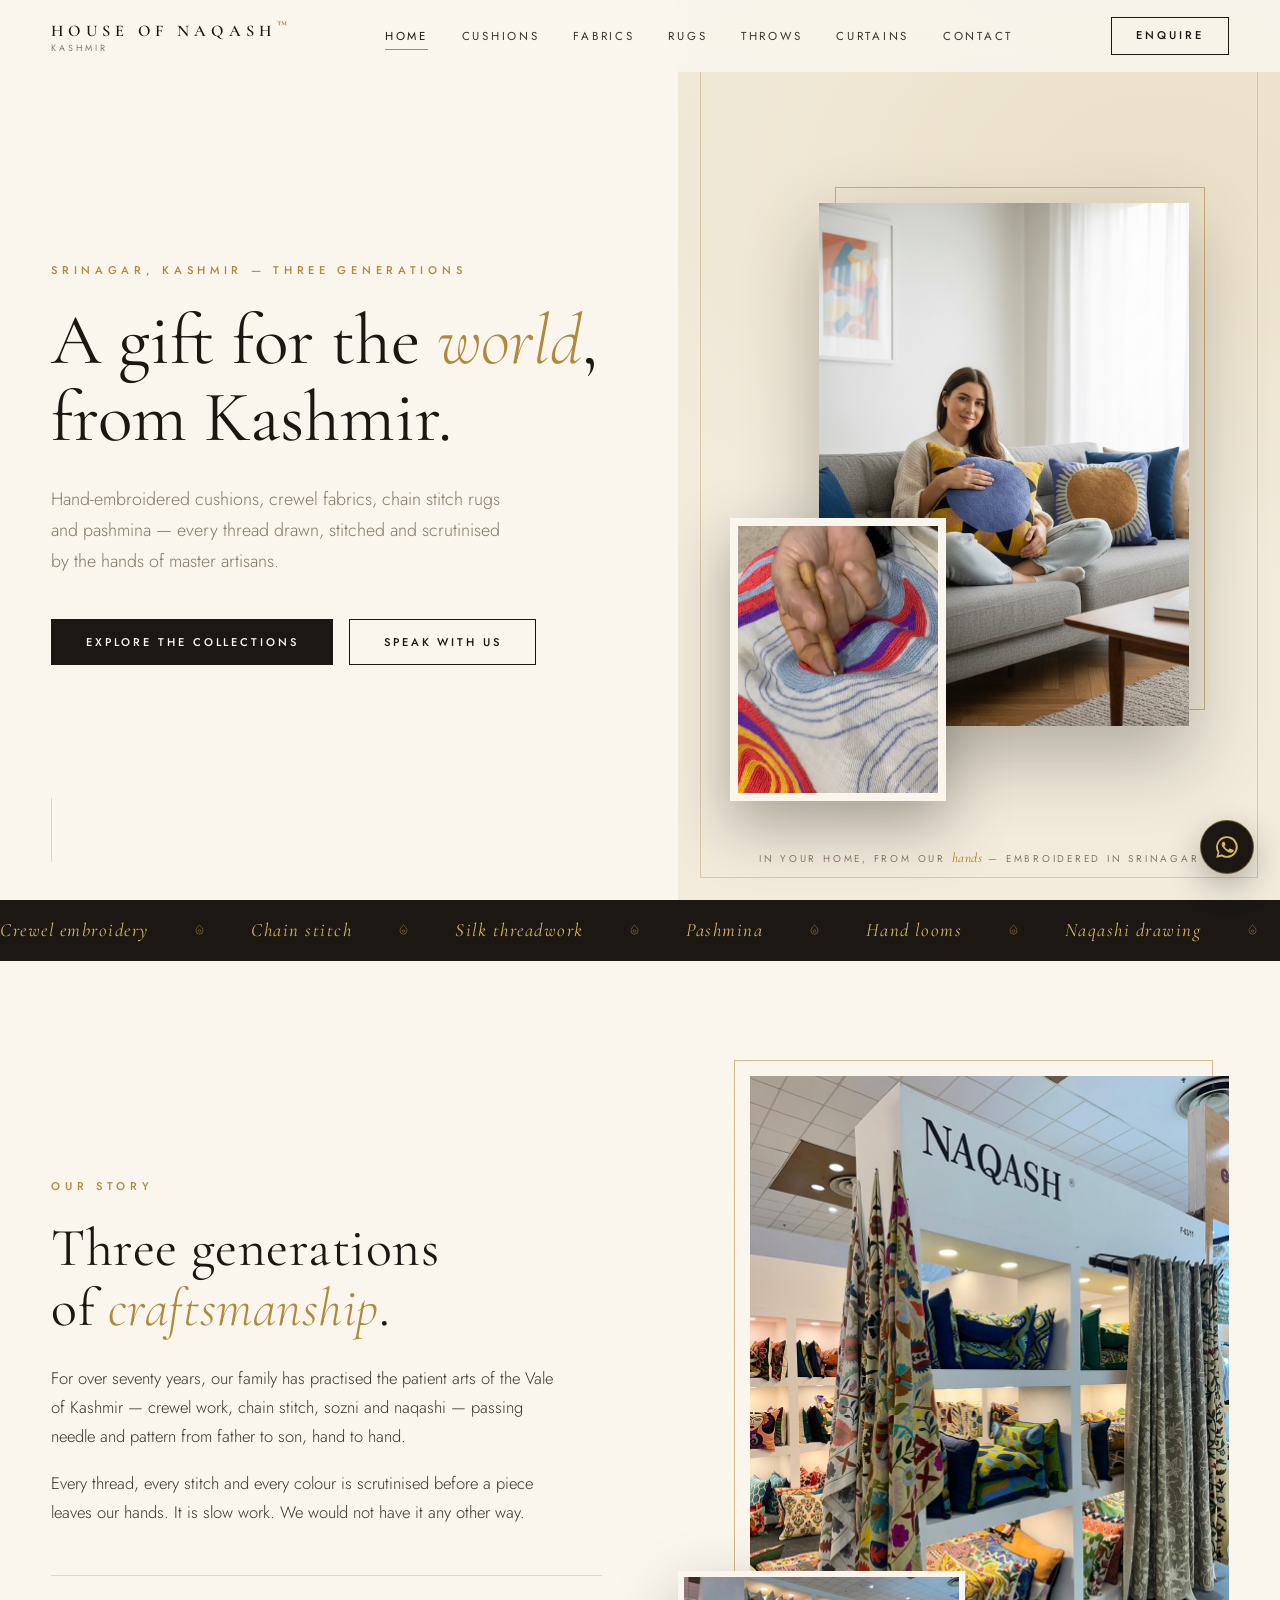
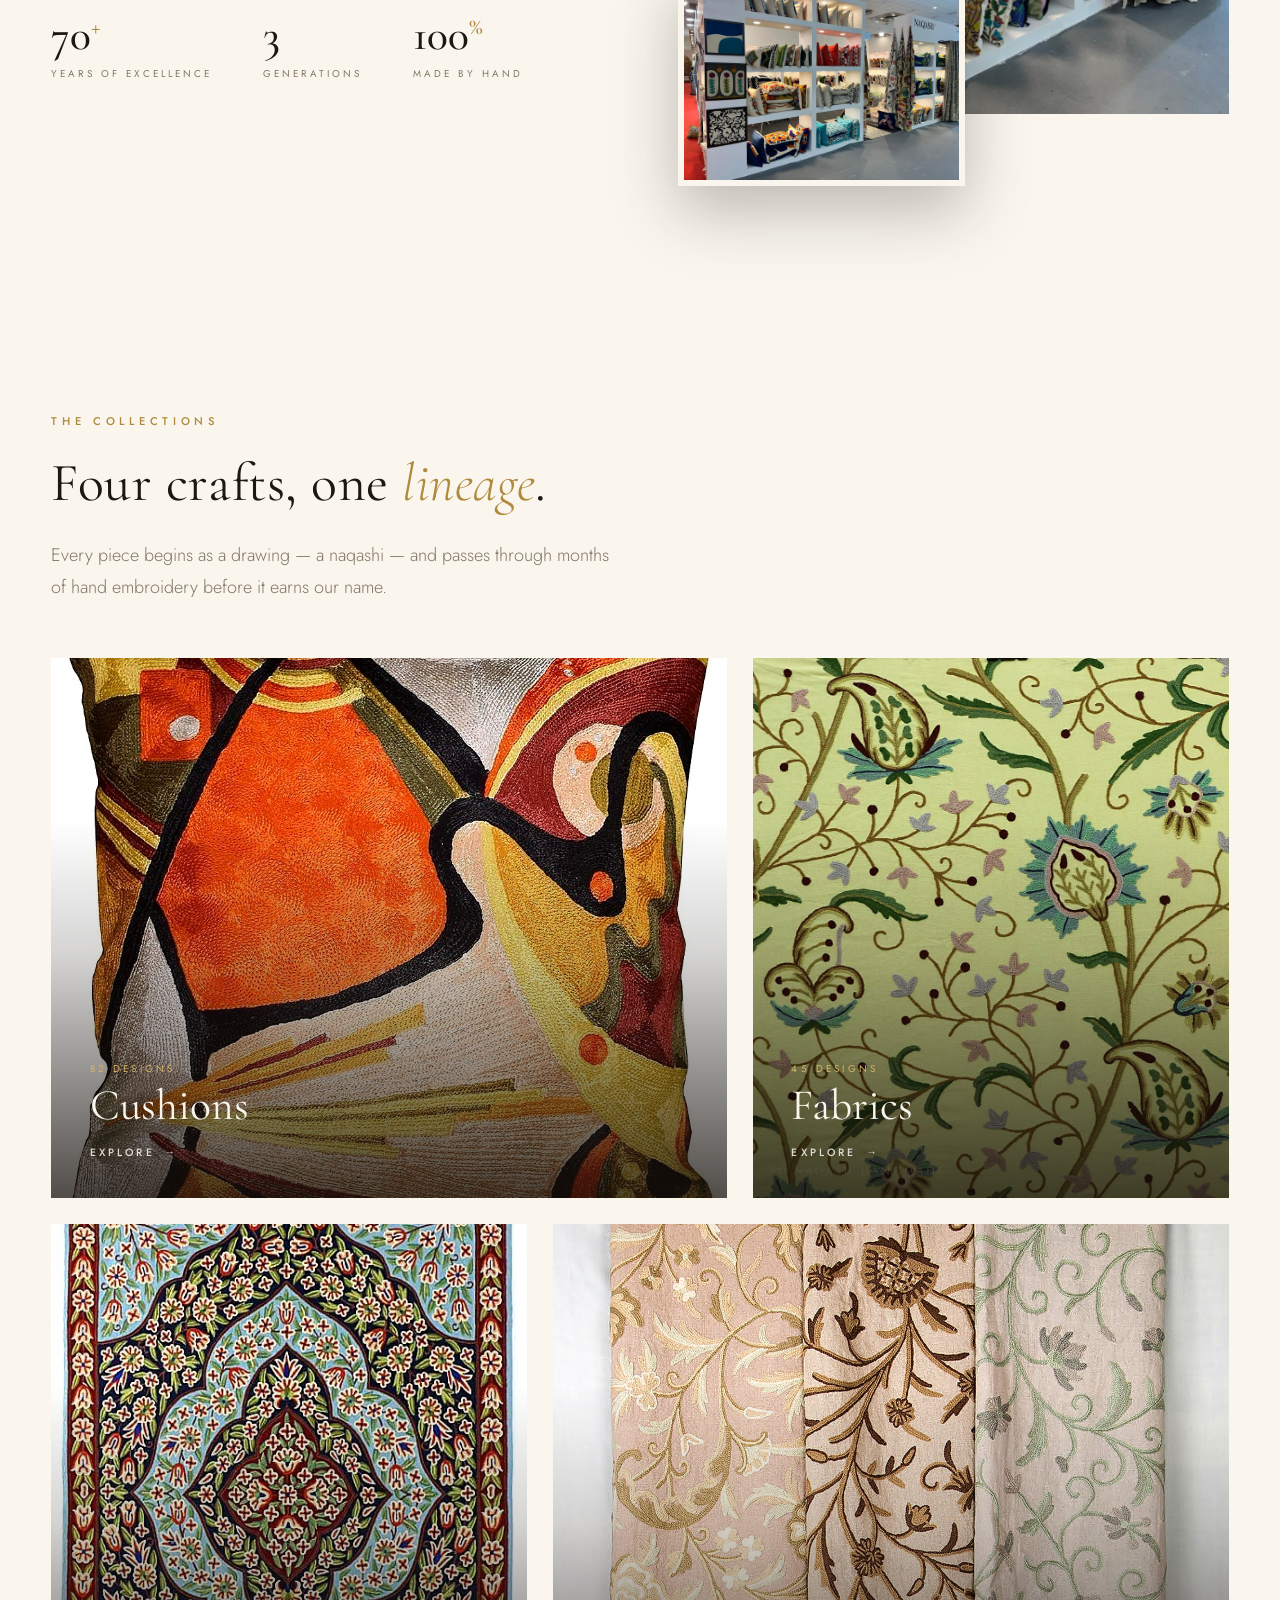
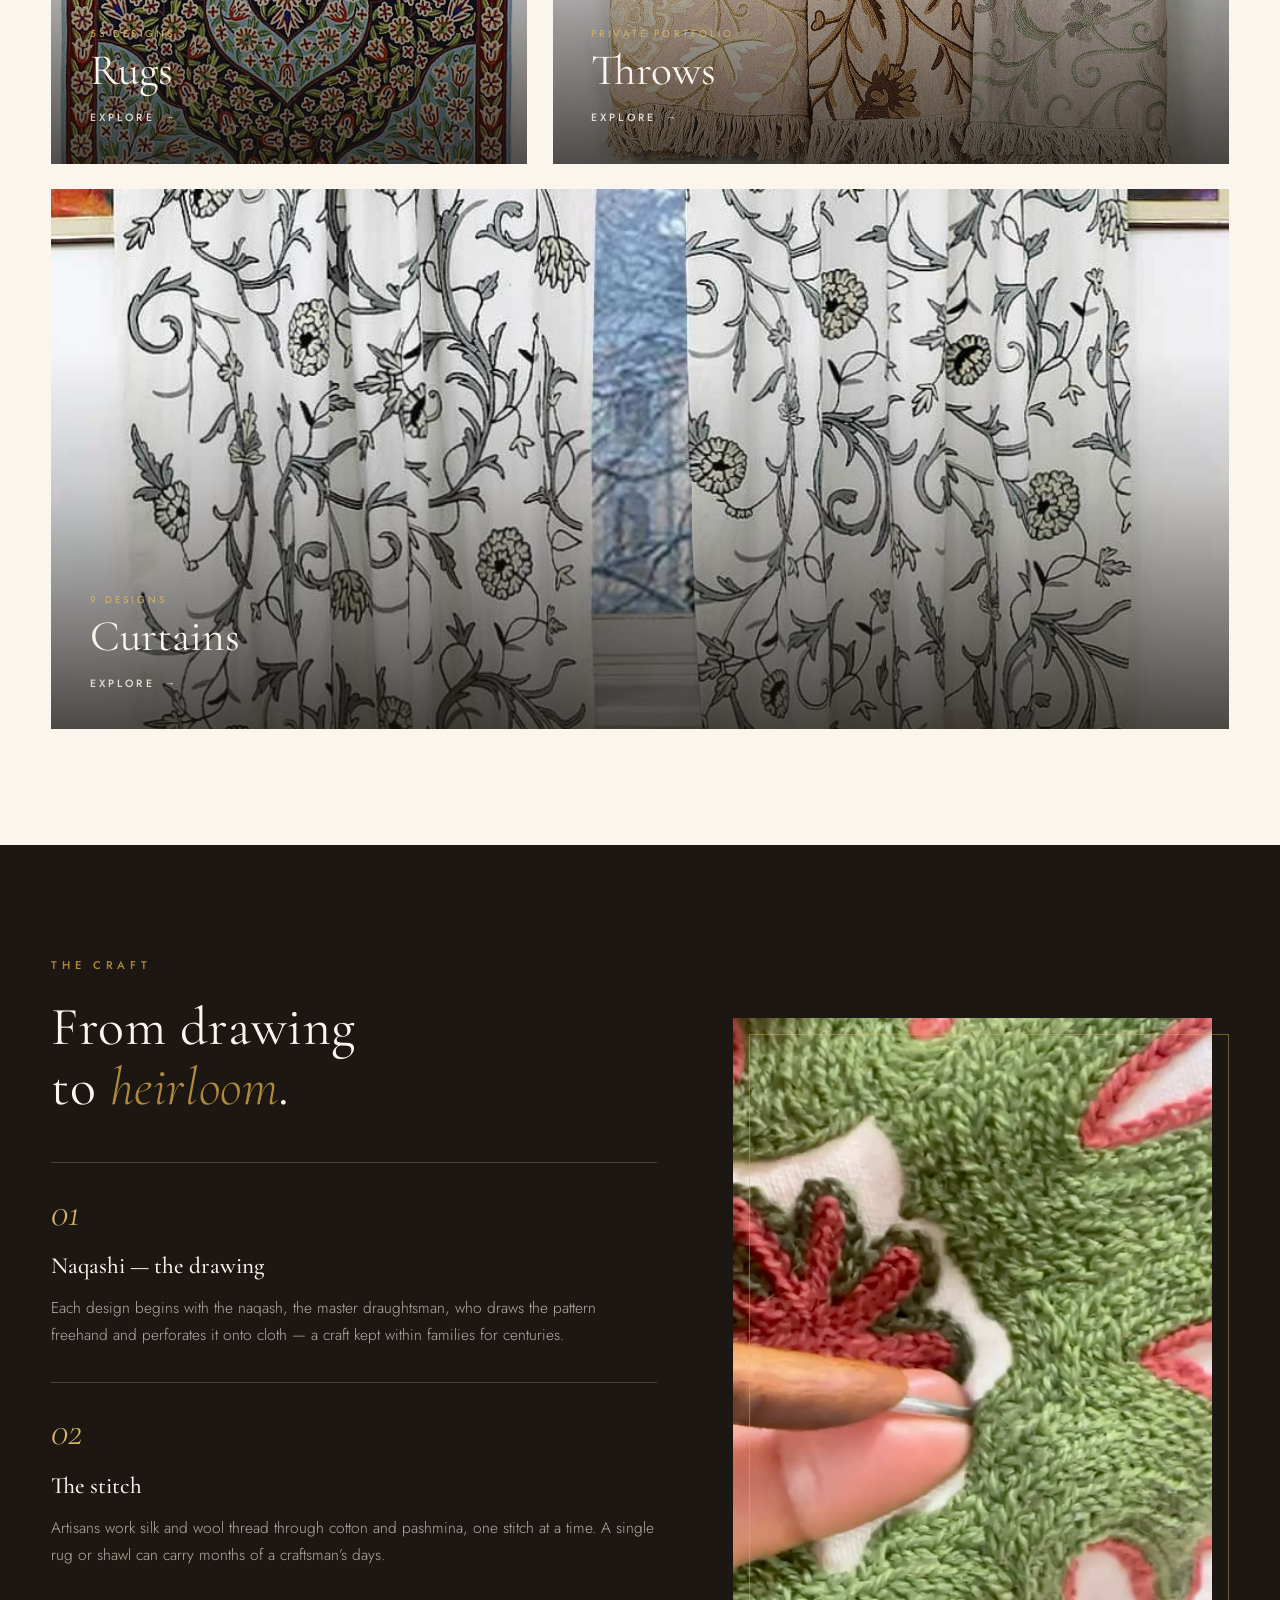
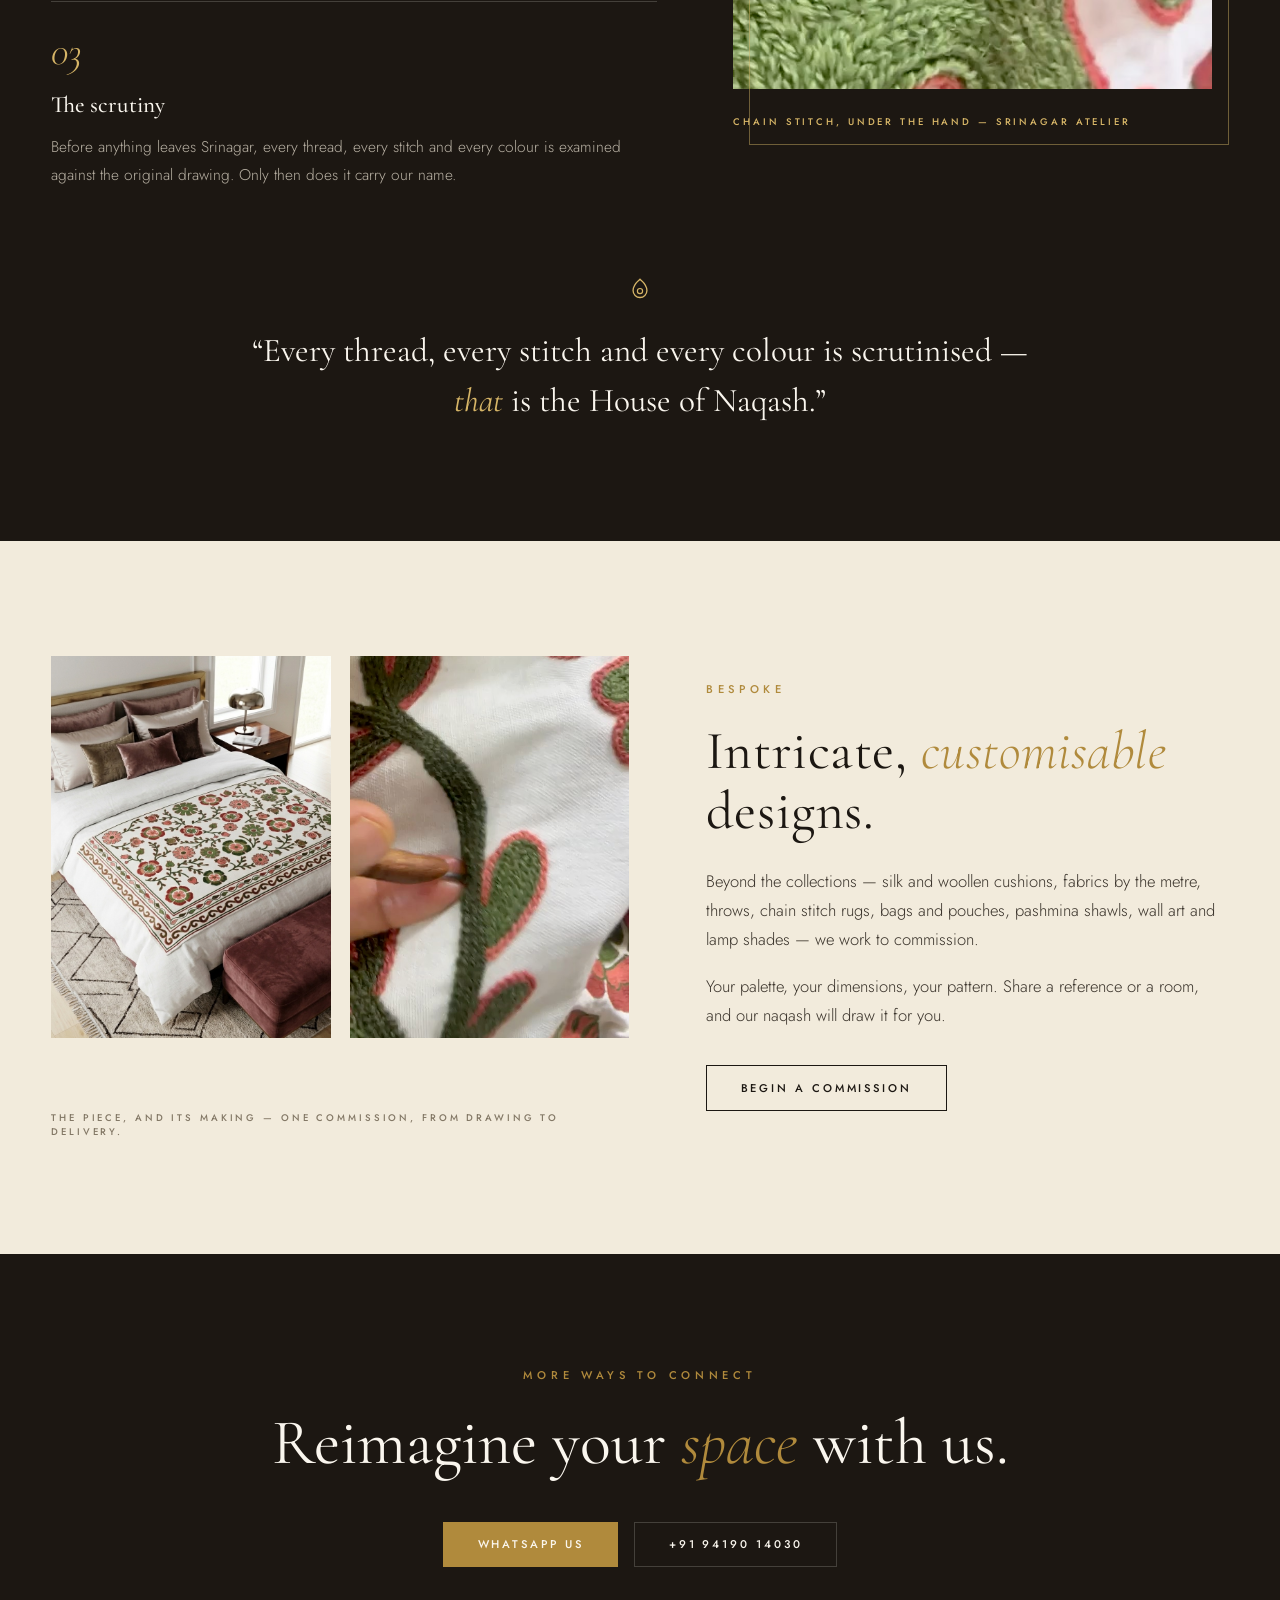
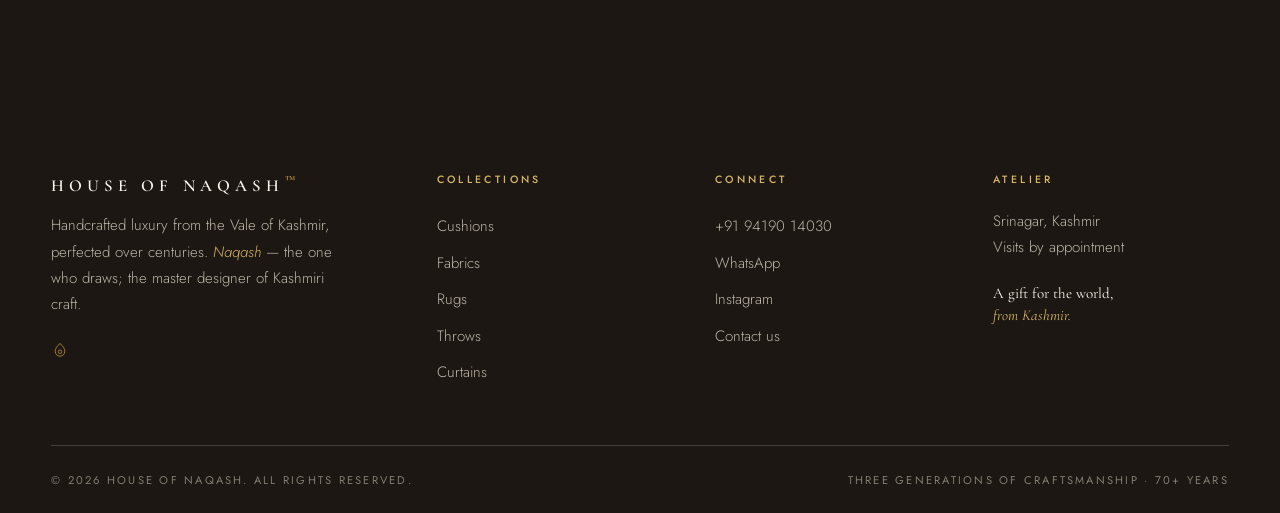
==== commit a02b221d: "Cushions: fold two more duplicates into canonical items (hi-res) Abstract Face <- Amber Cubist photo" ====
--- a/index.html
+++ b/index.html
@@ -100,7 +100,7 @@
       <div class="collection-grid">
         <a class="c-card span-7 reveal" href="cushions.html">
           <img src="images/festival-birds-handmade-modern-cushion-cover.jpg" alt="Hand-embroidered silk cushion covers" loading="lazy">
-          <div class="c-overlay"><p class="c-count" data-collection-count="cushions">84 designs</p><h3>Cushions</h3><span class="c-link">Explore <i>&rarr;</i></span></div>
+          <div class="c-overlay"><p class="c-count" data-collection-count="cushions">82 designs</p><h3>Cushions</h3><span class="c-link">Explore <i>&rarr;</i></span></div>
         </a>
         <a class="c-card span-5 reveal" href="fabrics.html" style="transition-delay:120ms">
           <img src="images/paisley-garden-crewel-hand-embroidered-cotton-fabric.jpg" alt="Crewel hand-embroidered cotton fabrics" loading="lazy">
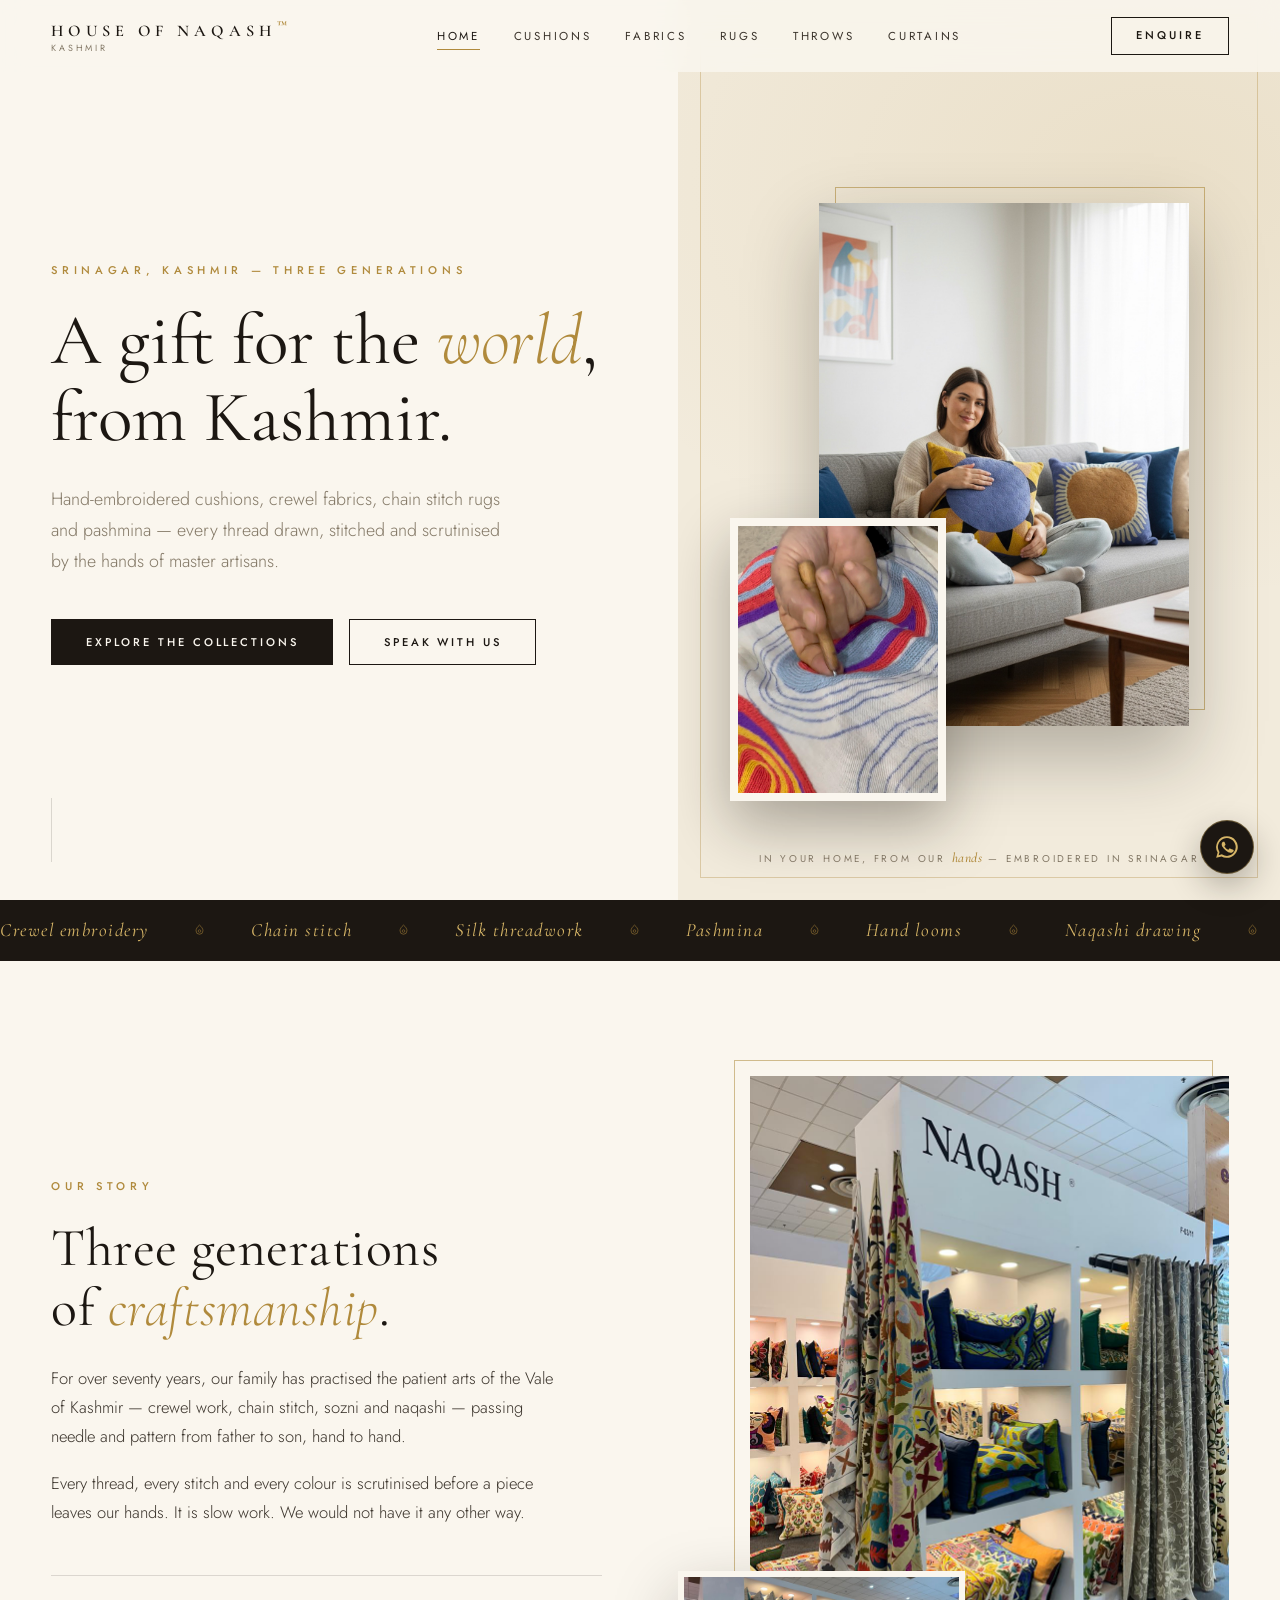
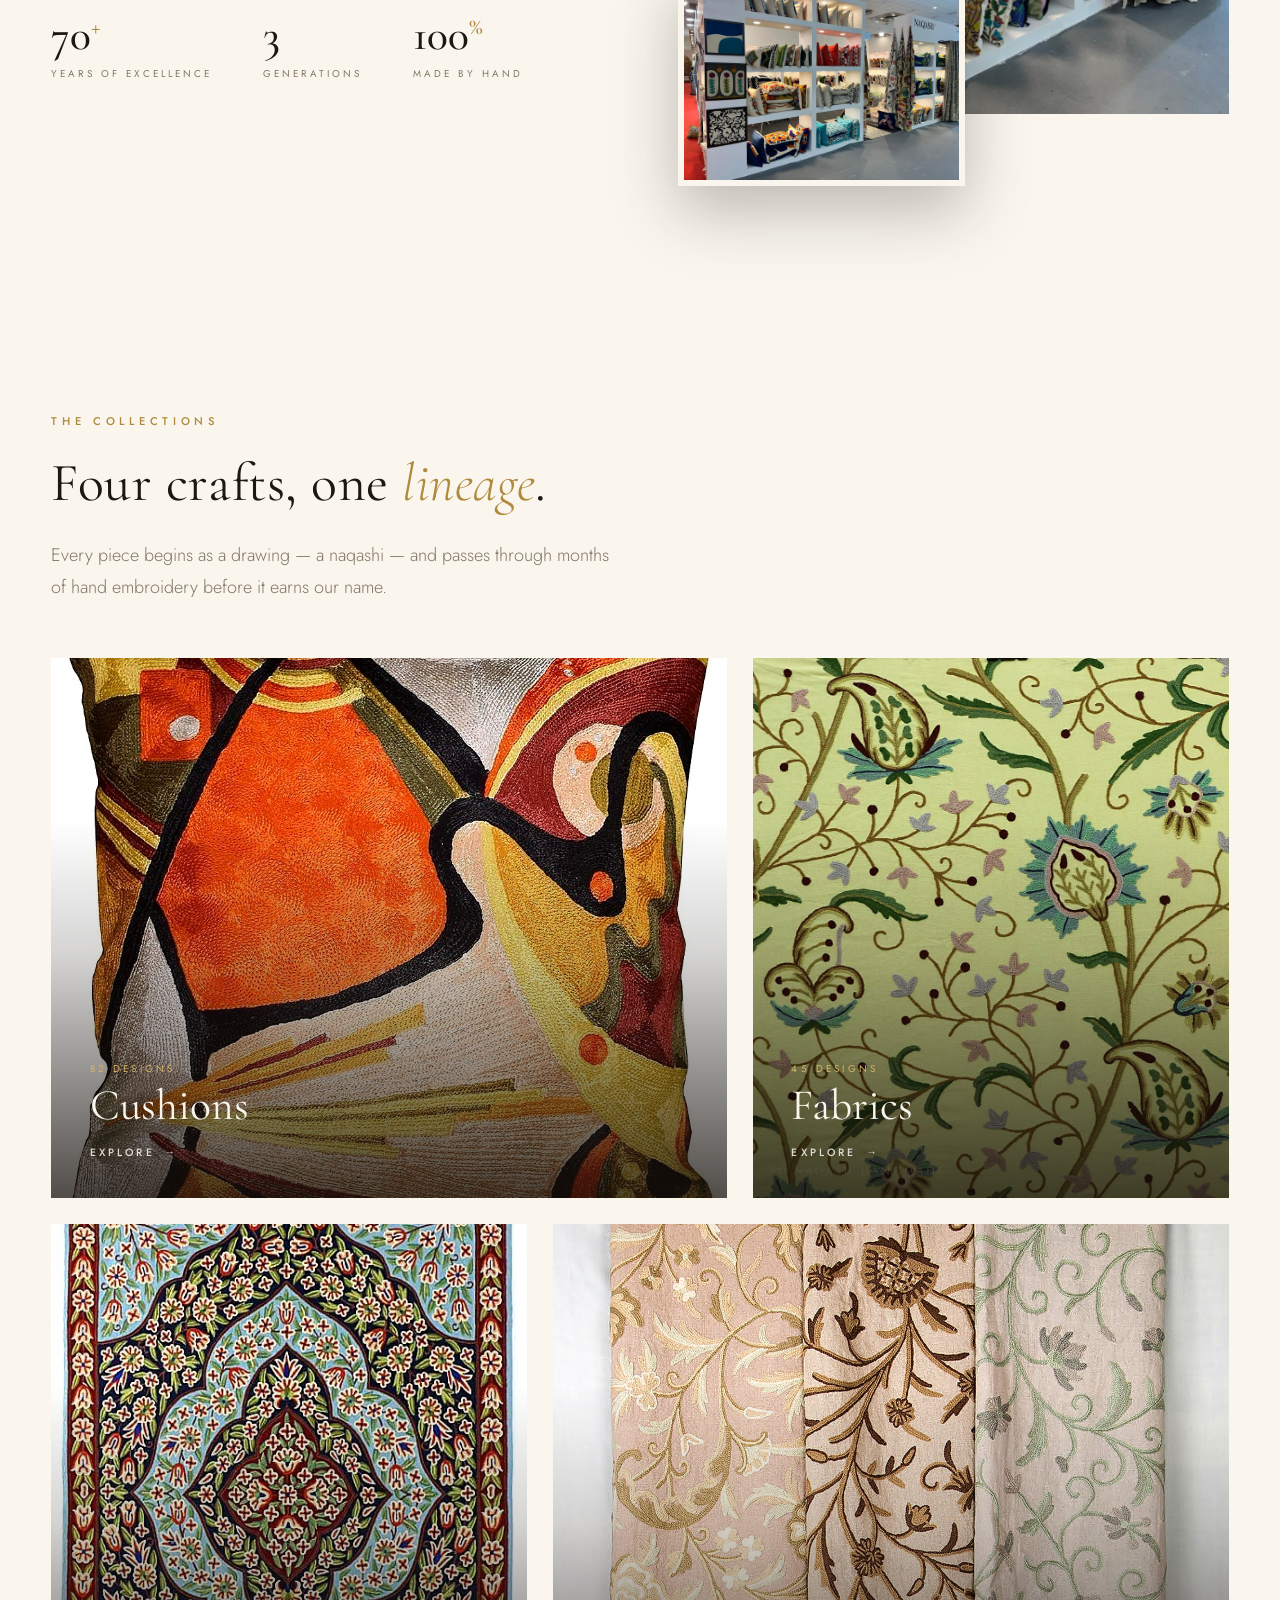
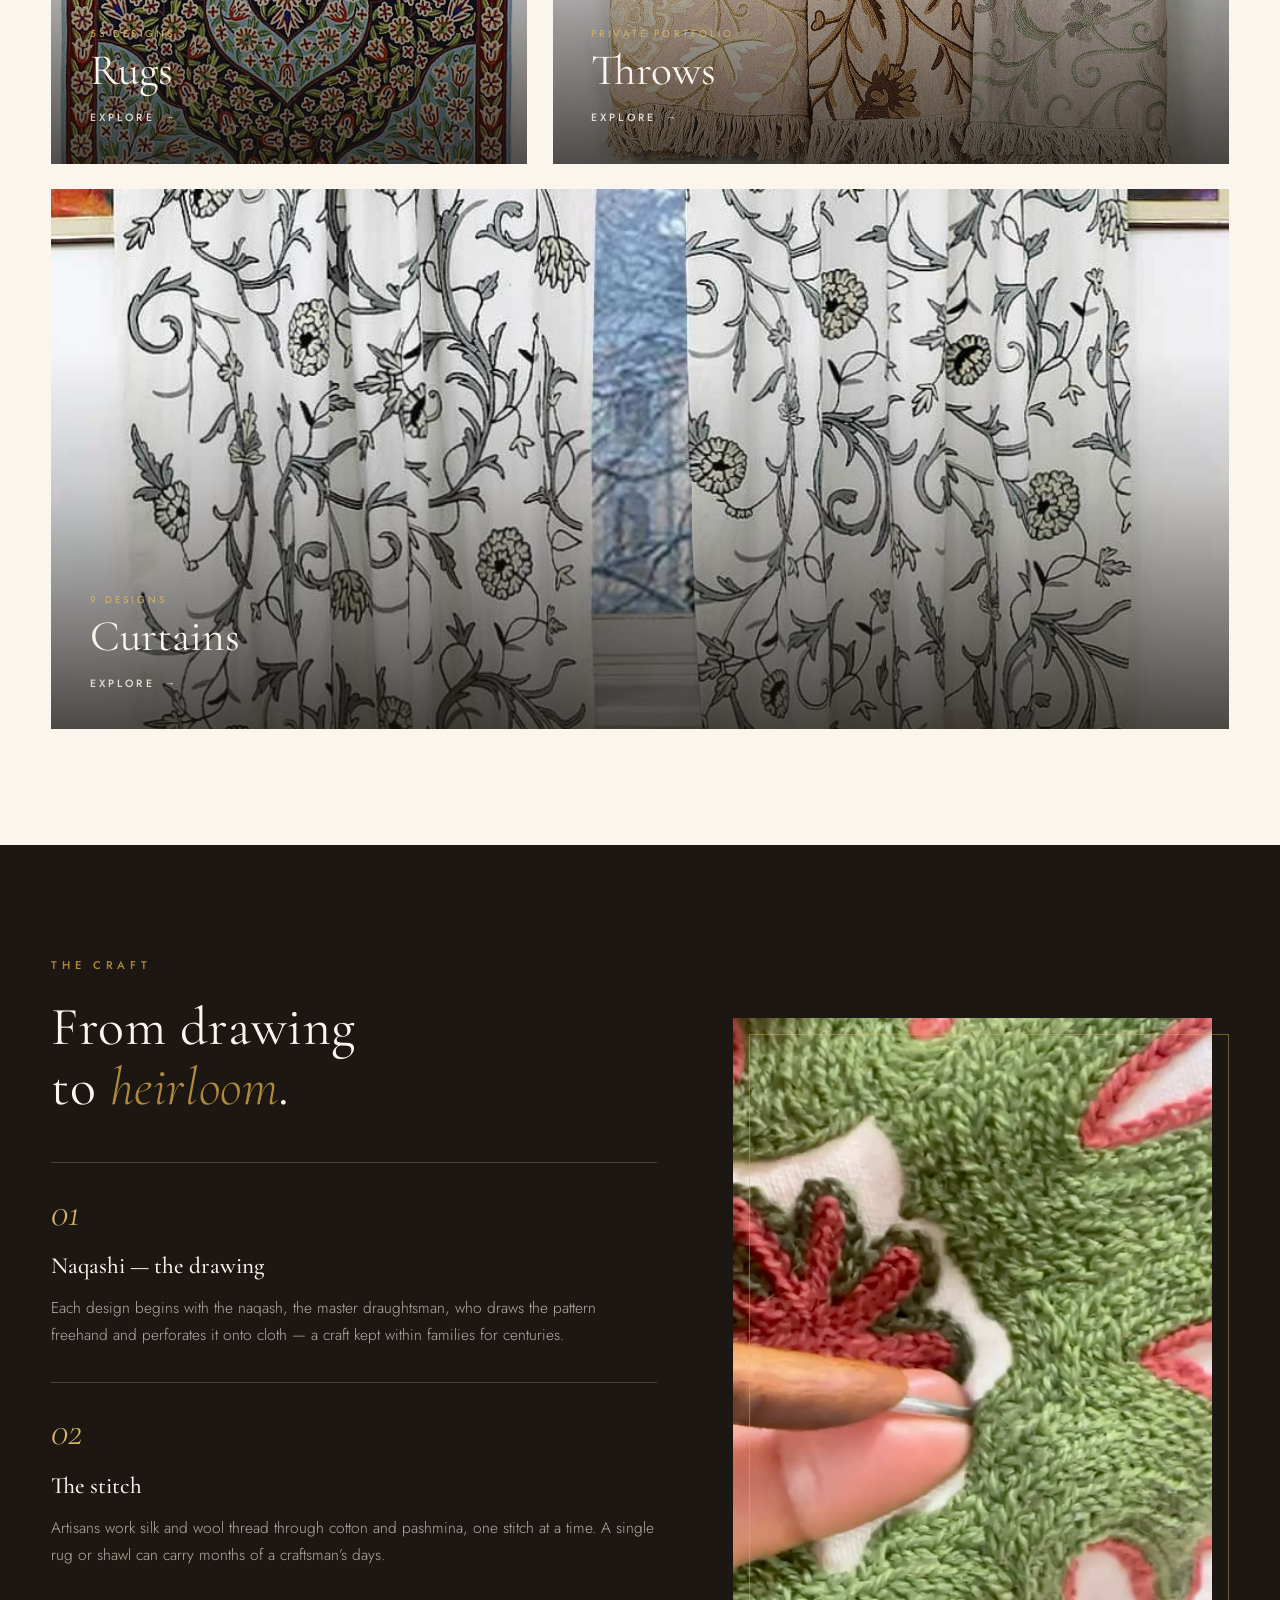
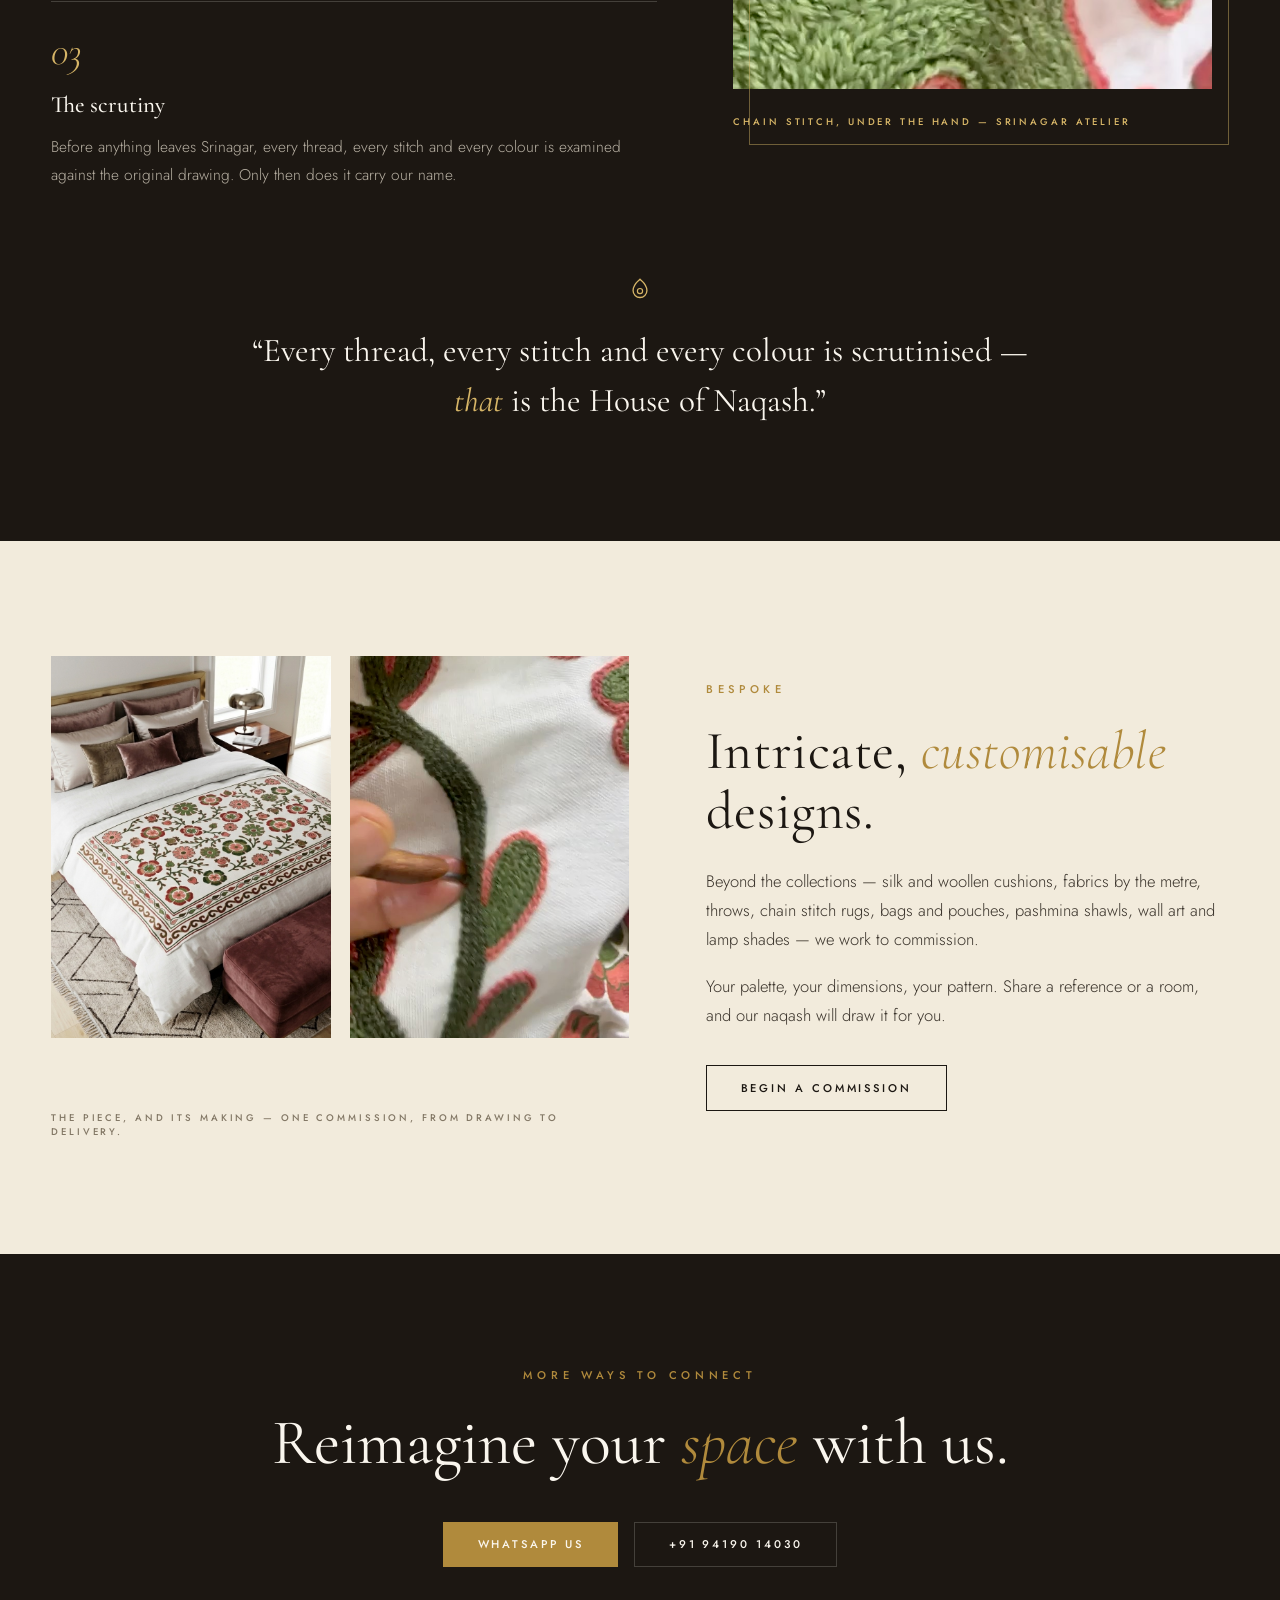
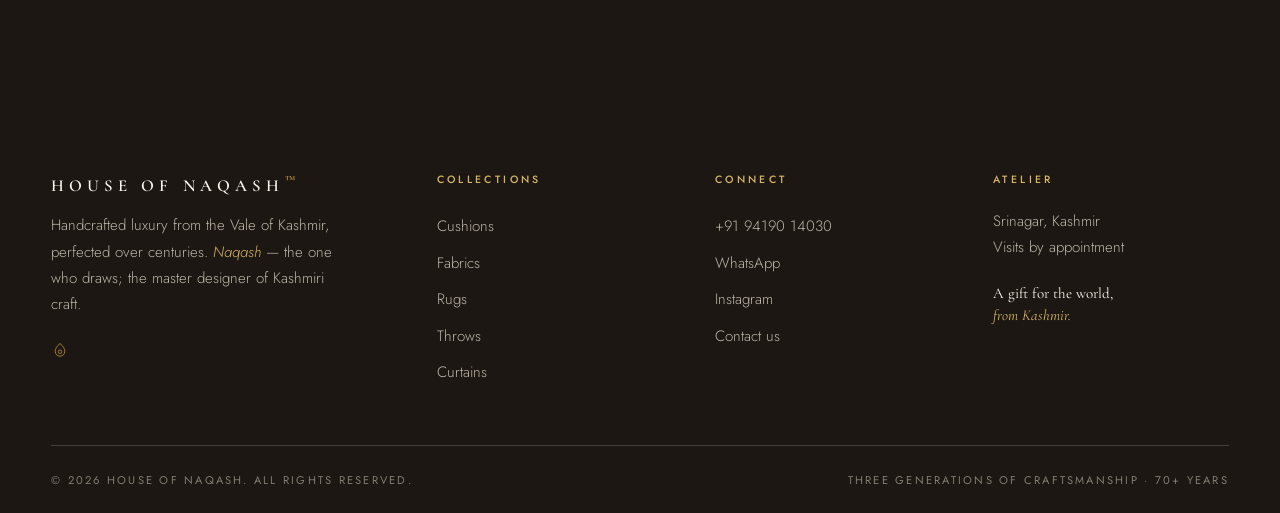
==== commit 02afb1eb: "Nav: drop Contact link; Enquire button now opens the contact page Removed the Contact nav item; the " ====
--- a/index.html
+++ b/index.html
@@ -14,7 +14,7 @@
 <link rel="preconnect" href="https://fonts.googleapis.com">
 <link rel="preconnect" href="https://fonts.gstatic.com" crossorigin>
 <link href="https://fonts.googleapis.com/css2?family=Cormorant+Garamond:ital,wght@0,300;0,400;0,500;0,600;1,300;1,400;1,500&family=Jost:wght@300;400;500&display=swap" rel="stylesheet">
-<link rel="stylesheet" href="css/style.css?v=79a63cc3">
+<link rel="stylesheet" href="css/style.css?v=de3dd077">
 </head>
 <body data-page="home">
 <a class="skip" href="#main">Skip to content</a>
@@ -29,10 +29,10 @@
         <a href="fabrics.html">Fabrics</a>
         <a href="rugs.html">Rugs</a>
         <a href="throws.html">Throws</a>
-        <a href="contact.html">Contact</a>
+      <a href="contact.html" class="nav-enquire">Enquire</a>
     </nav>
     <div class="header-cta">
-      <a class="btn btn-line btn-sm" href="https://wa.me/919419014030?text=Hello%20House%20of%20Naqash%20%E2%80%94%20I%27d%20like%20to%20enquire%20about%20your%20collections." target="_blank" rel="noopener">Enquire</a>
+      <a class="btn btn-line btn-sm" href="contact.html">Enquire</a>
       <button class="nav-toggle" id="navToggle" aria-label="Open menu" aria-expanded="false"><span></span><span></span></button>
     </div>
   </div>
@@ -267,6 +267,6 @@
   <svg viewBox="0 0 24 24" fill="currentColor" aria-hidden="true"><path d="M12 2a10 10 0 0 0-8.6 15.1L2 22l5-1.3A10 10 0 1 0 12 2Zm0 18.2c-1.6 0-3.1-.4-4.4-1.2l-.3-.2-3 .8.8-2.9-.2-.3A8.2 8.2 0 1 1 12 20.2Zm4.6-6.1c-.3-.1-1.5-.7-1.7-.8-.2-.1-.4-.1-.6.1-.2.3-.6.8-.8 1-.1.2-.3.2-.5.1a6.7 6.7 0 0 1-3.3-2.9c-.3-.4 0-.5.2-.7l.4-.5c.1-.2.2-.3.3-.5v-.5c0-.1-.6-1.4-.8-1.9-.2-.5-.4-.4-.6-.4h-.5c-.2 0-.5.1-.7.3-.2.3-.9.9-.9 2.2s1 2.5 1.1 2.7c.1.2 1.9 3 4.7 4.2.7.3 1.2.5 1.6.6.7.2 1.3.2 1.8.1.6-.1 1.5-.6 1.7-1.2.2-.6.2-1.1.1-1.2l-.5-.3Z"/></svg>
 </a>
 
-<script src="js/main.js?v=79a63cc3"></script>
+<script src="js/main.js?v=de3dd077"></script>
 </body>
 </html>
--- a/css/style.css
+++ b/css/style.css
@@ -190,6 +190,8 @@
 }
 .site-nav a:hover, .site-nav a.active { color: var(--ink); }
 .site-nav a:hover::after, .site-nav a.active::after { transform: scaleX(1); }
+/* the Enquire button (top-right) covers this on desktop; show only in the mobile menu */
+.nav-enquire { display: none; }
 
 .header-cta { display: flex; align-items: center; gap: 1rem; }
 
@@ -1226,6 +1228,7 @@
   body.nav-open { overflow: hidden; }
   .nav-toggle { display: flex; }
   .header-cta .btn { display: none; }
+  .nav-enquire { display: block; } /* reachable in the mobile menu since the button is hidden */
 
   .hero { grid-template-columns: 1fr; min-height: 0; }
   .hero-copy { padding: 8.5rem 6vw 4rem; }
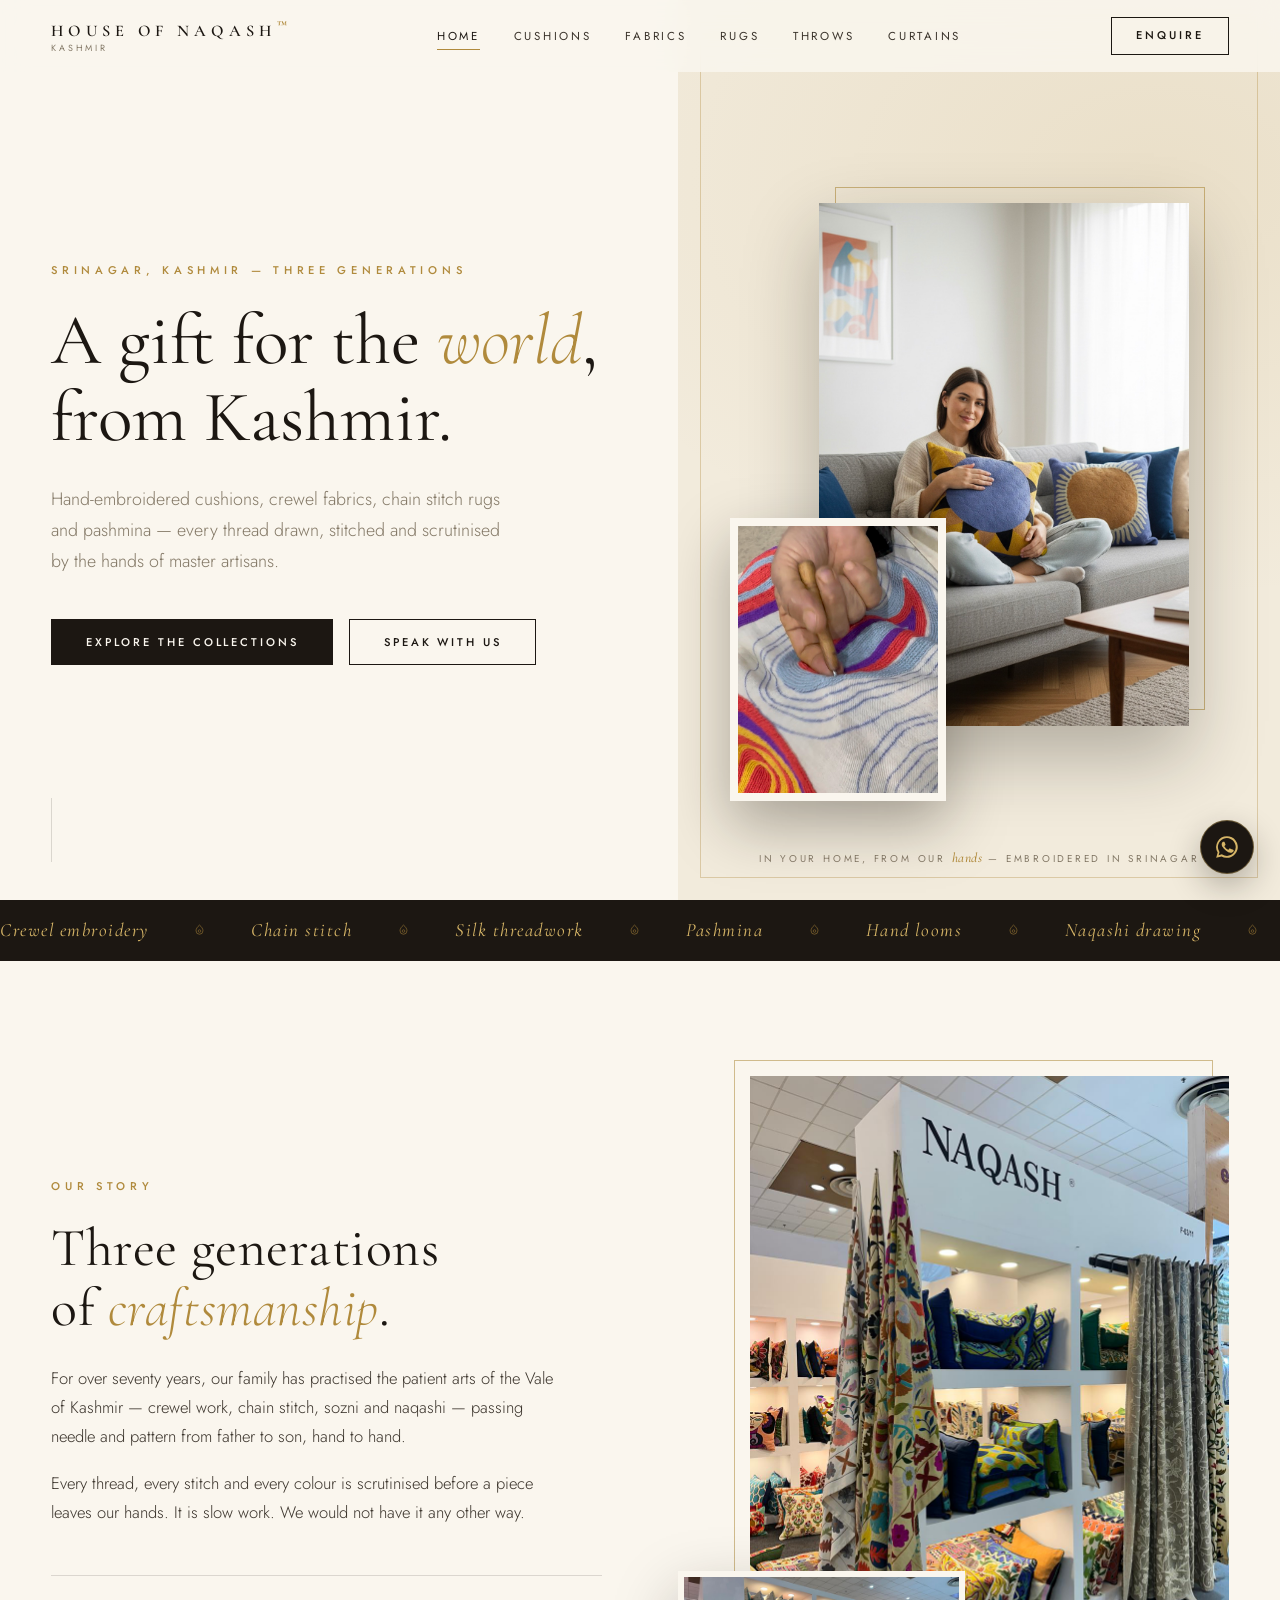
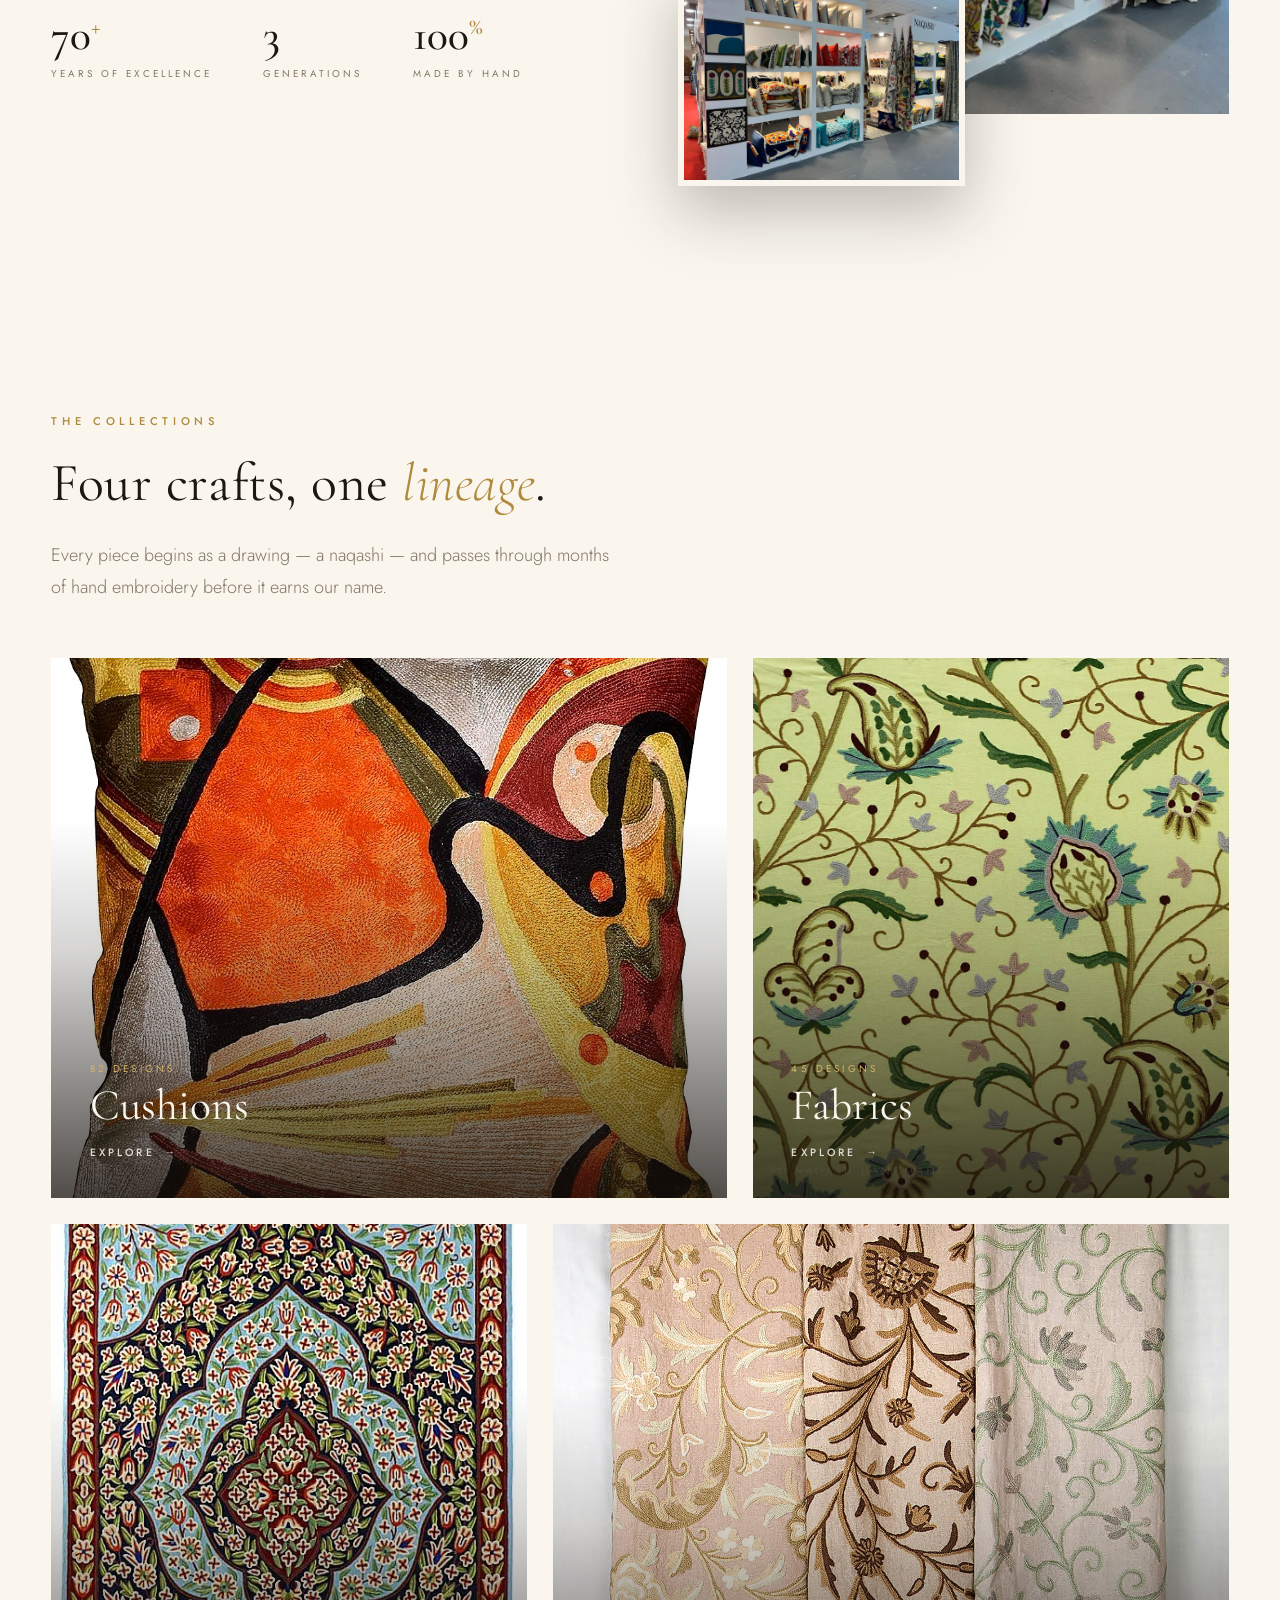
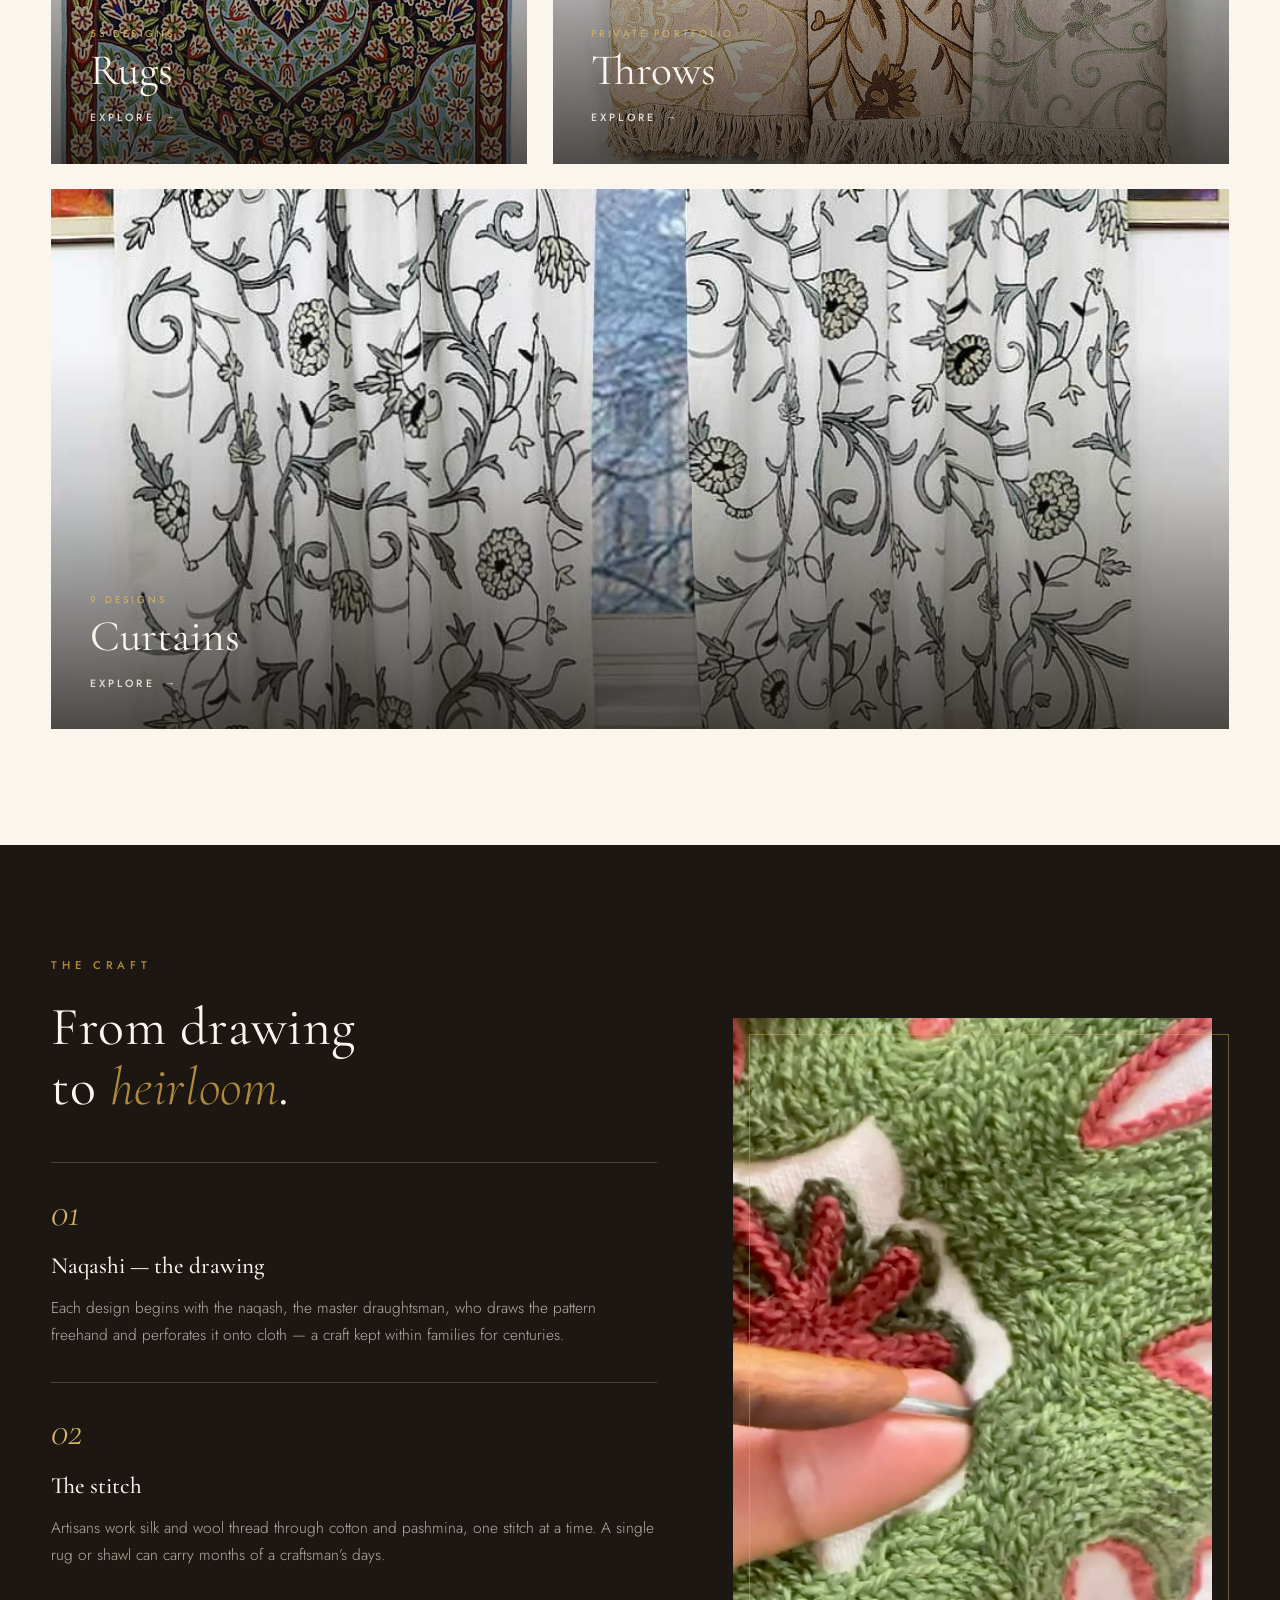
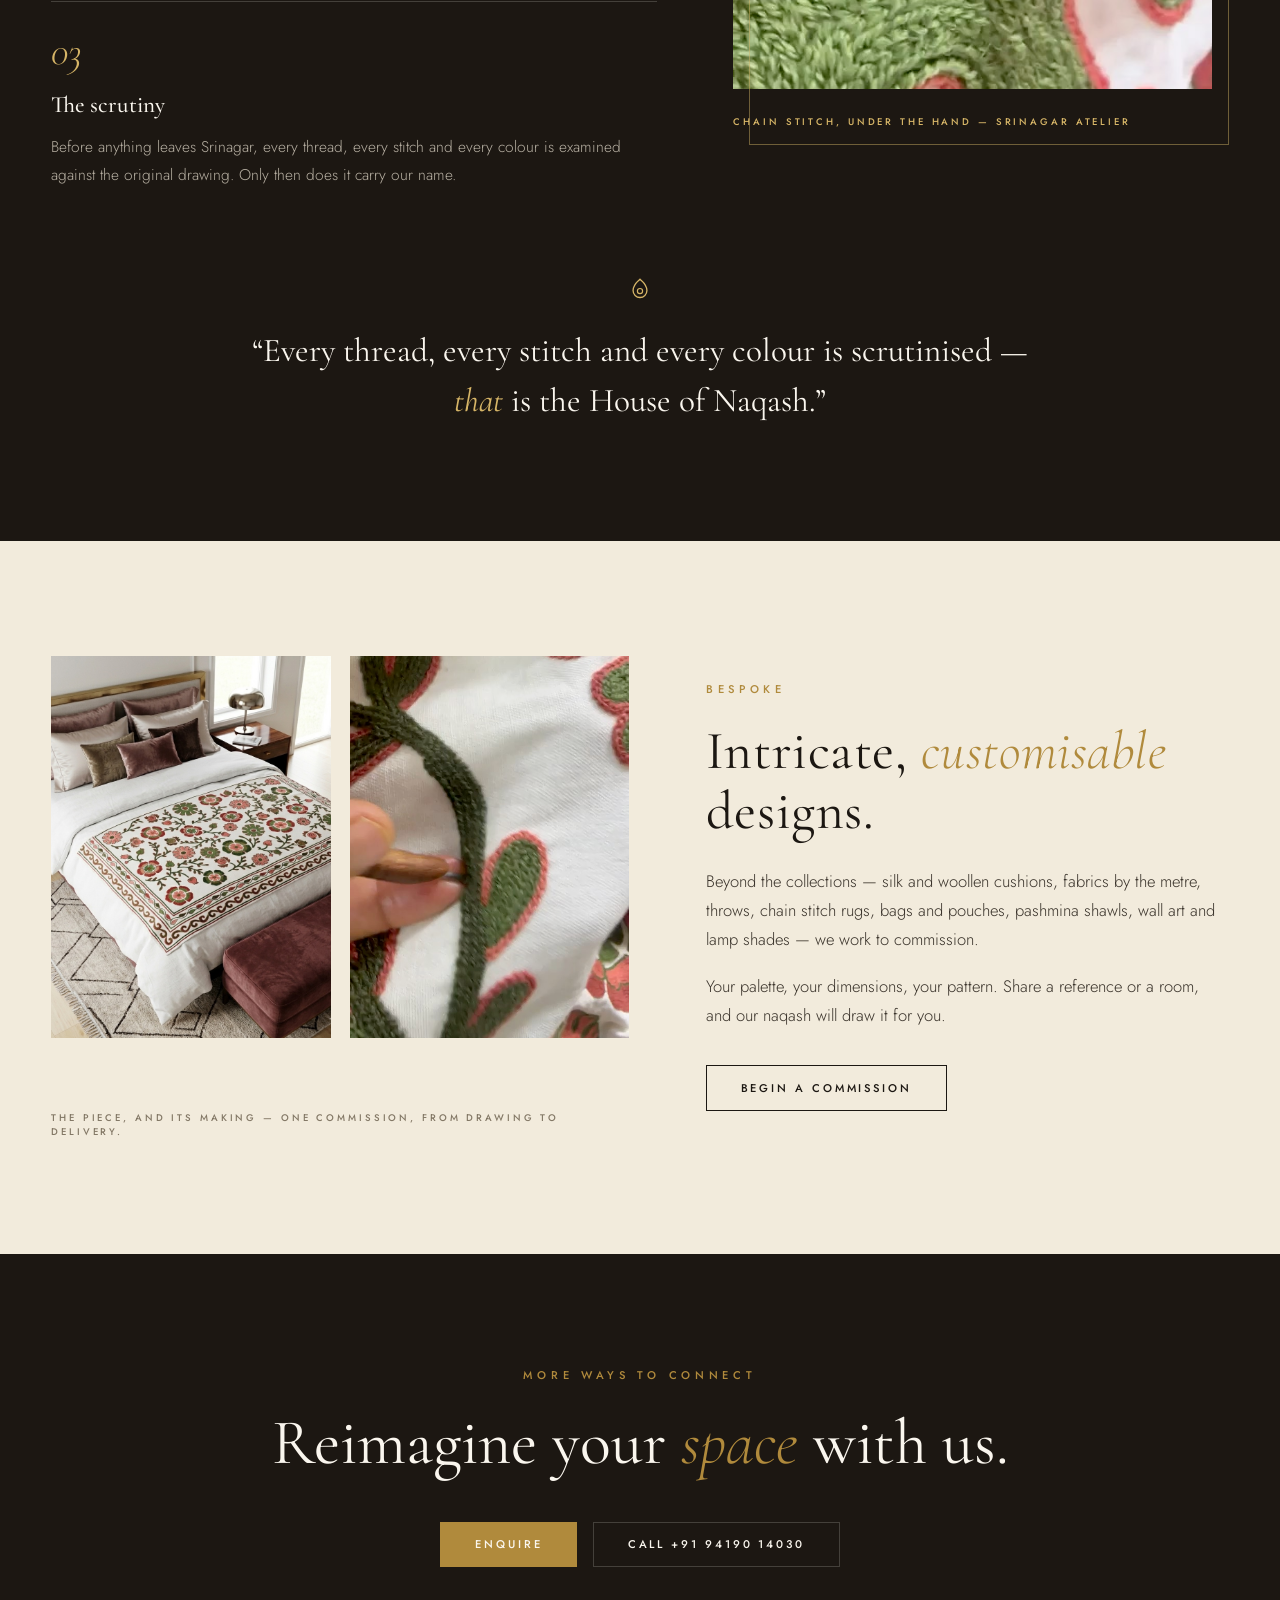
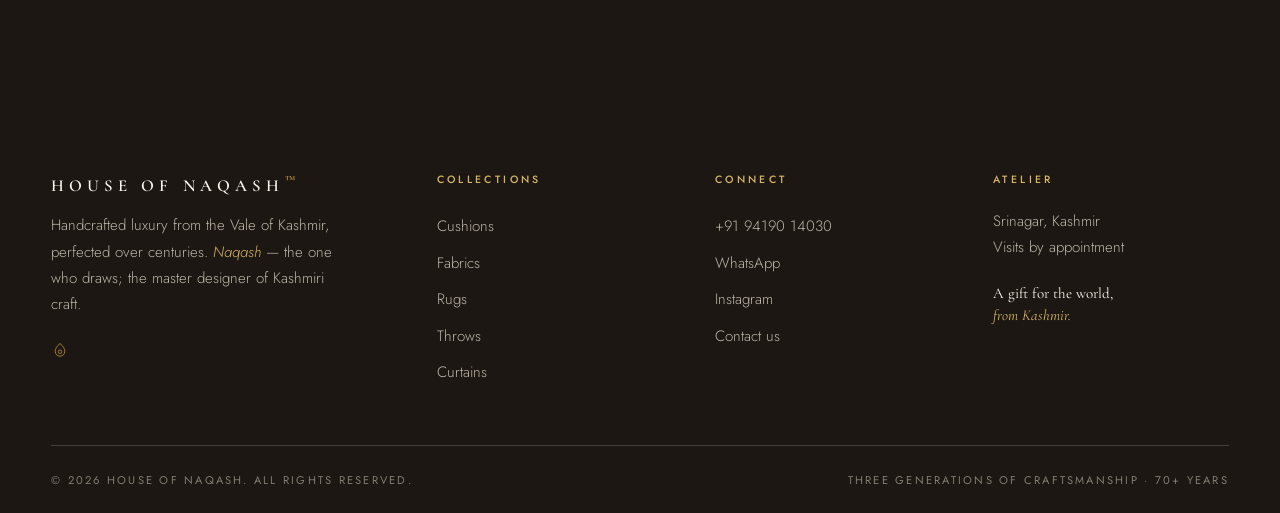
==== commit aff8c616: "Contact form via EmailJS + home CTA buttons to contact page Contact form now sends through EmailJS (" ====
--- a/index.html
+++ b/index.html
@@ -14,7 +14,7 @@
 <link rel="preconnect" href="https://fonts.googleapis.com">
 <link rel="preconnect" href="https://fonts.gstatic.com" crossorigin>
 <link href="https://fonts.googleapis.com/css2?family=Cormorant+Garamond:ital,wght@0,300;0,400;0,500;0,600;1,300;1,400;1,500&family=Jost:wght@300;400;500&display=swap" rel="stylesheet">
-<link rel="stylesheet" href="css/style.css?v=de3dd077">
+<link rel="stylesheet" href="css/style.css?v=b14d484e">
 </head>
 <body data-page="home">
 <a class="skip" href="#main">Skip to content</a>
@@ -47,7 +47,7 @@
       hands of master artisans.</p>
       <div class="hero-actions reveal in">
         <a class="btn btn-solid" href="#collections">Explore the collections</a>
-        <a class="btn btn-line" href="https://wa.me/919419014030?text=Hello%20House%20of%20Naqash%20%E2%80%94%20I%27d%20like%20to%20enquire%20about%20your%20collections." target="_blank" rel="noopener">Speak with us</a>
+        <a class="btn btn-line" href="contact.html">Speak with us</a>
       </div>
     </div>
     <div class="hero-art reveal in">
@@ -187,8 +187,8 @@
       <p class="eyebrow reveal">More ways to connect</p>
       <h2 class="cta-title reveal">Reimagine your <em>space</em> with us.</h2>
       <div class="hero-actions center reveal">
-        <a class="btn btn-gold" href="https://wa.me/919419014030?text=Hello%20House%20of%20Naqash%20%E2%80%94%20I%27d%20like%20to%20enquire%20about%20your%20collections." target="_blank" rel="noopener">WhatsApp us</a>
-        <a class="btn btn-line-light" href="tel:+919419014030">+91 94190 14030</a>
+        <a class="btn btn-gold" href="contact.html">Enquire</a>
+        <a class="btn btn-line-light" href="tel:+919419014030">Call +91 94190 14030</a>
       </div>
     </div>
   </section>
@@ -267,6 +267,6 @@
   <svg viewBox="0 0 24 24" fill="currentColor" aria-hidden="true"><path d="M12 2a10 10 0 0 0-8.6 15.1L2 22l5-1.3A10 10 0 1 0 12 2Zm0 18.2c-1.6 0-3.1-.4-4.4-1.2l-.3-.2-3 .8.8-2.9-.2-.3A8.2 8.2 0 1 1 12 20.2Zm4.6-6.1c-.3-.1-1.5-.7-1.7-.8-.2-.1-.4-.1-.6.1-.2.3-.6.8-.8 1-.1.2-.3.2-.5.1a6.7 6.7 0 0 1-3.3-2.9c-.3-.4 0-.5.2-.7l.4-.5c.1-.2.2-.3.3-.5v-.5c0-.1-.6-1.4-.8-1.9-.2-.5-.4-.4-.6-.4h-.5c-.2 0-.5.1-.7.3-.2.3-.9.9-.9 2.2s1 2.5 1.1 2.7c.1.2 1.9 3 4.7 4.2.7.3 1.2.5 1.6.6.7.2 1.3.2 1.8.1.6-.1 1.5-.6 1.7-1.2.2-.6.2-1.1.1-1.2l-.5-.3Z"/></svg>
 </a>
 
-<script src="js/main.js?v=de3dd077"></script>
+<script src="js/main.js?v=b14d484e"></script>
 </body>
 </html>
--- a/css/style.css
+++ b/css/style.css
@@ -821,8 +821,8 @@
 }
 .form-title { font: 500 1.8rem var(--serif); color: var(--ink); }
 .form-sub { font-size: 0.92rem; color: var(--muted); margin: 0.4rem 0 1.8rem; }
-#waForm { display: flex; flex-direction: column; gap: 1.3rem; }
-#waForm label {
+#enquiryForm { display: flex; flex-direction: column; gap: 1.2rem; }
+#enquiryForm label {
   display: flex;
   flex-direction: column;
   gap: 0.5rem;
@@ -831,7 +831,7 @@
   text-transform: uppercase;
   color: var(--muted);
 }
-#waForm input, #waForm select, #waForm textarea {
+#enquiryForm input, #enquiryForm select, #enquiryForm textarea {
   font: 300 1.02rem var(--sans);
   color: var(--ink);
   background: var(--cream);
@@ -844,11 +844,23 @@
   -webkit-appearance: none;
   resize: vertical;
 }
-#waForm input:focus, #waForm select:focus, #waForm textarea:focus {
+#enquiryForm input:focus, #enquiryForm select:focus, #enquiryForm textarea:focus {
   outline: none;
   border-color: var(--gold);
 }
-#waForm .btn { align-self: flex-start; margin-top: 0.4rem; }
+.form-row { display: grid; grid-template-columns: 1fr 1fr; gap: 1.2rem; }
+.form-hint {
+  display: flex; align-items: center; gap: 0.5rem;
+  margin: -0.4rem 0 0; font: 300 0.84rem var(--sans); font-style: italic; color: var(--muted);
+}
+.form-hint .boteh svg { width: 14px; height: 14px; }
+/* honeypot — hidden from people, visible to dumb bots */
+.hp { position: absolute !important; left: -9999px !important; width: 1px; height: 1px; opacity: 0; pointer-events: none; }
+.form-actions { display: flex; flex-wrap: wrap; gap: 0.8rem; margin-top: 0.5rem; }
+.form-status { font-size: 0.92rem; margin: 0.2rem 0 0; min-height: 1.2em; }
+.form-status.ok { color: #4a6b3a; }
+.form-status.err { color: #8c2f2f; }
+@media (max-width: 480px) { .form-row { grid-template-columns: 1fr; } }
 
 /* ----------------------------------------------------- footer -- */
 
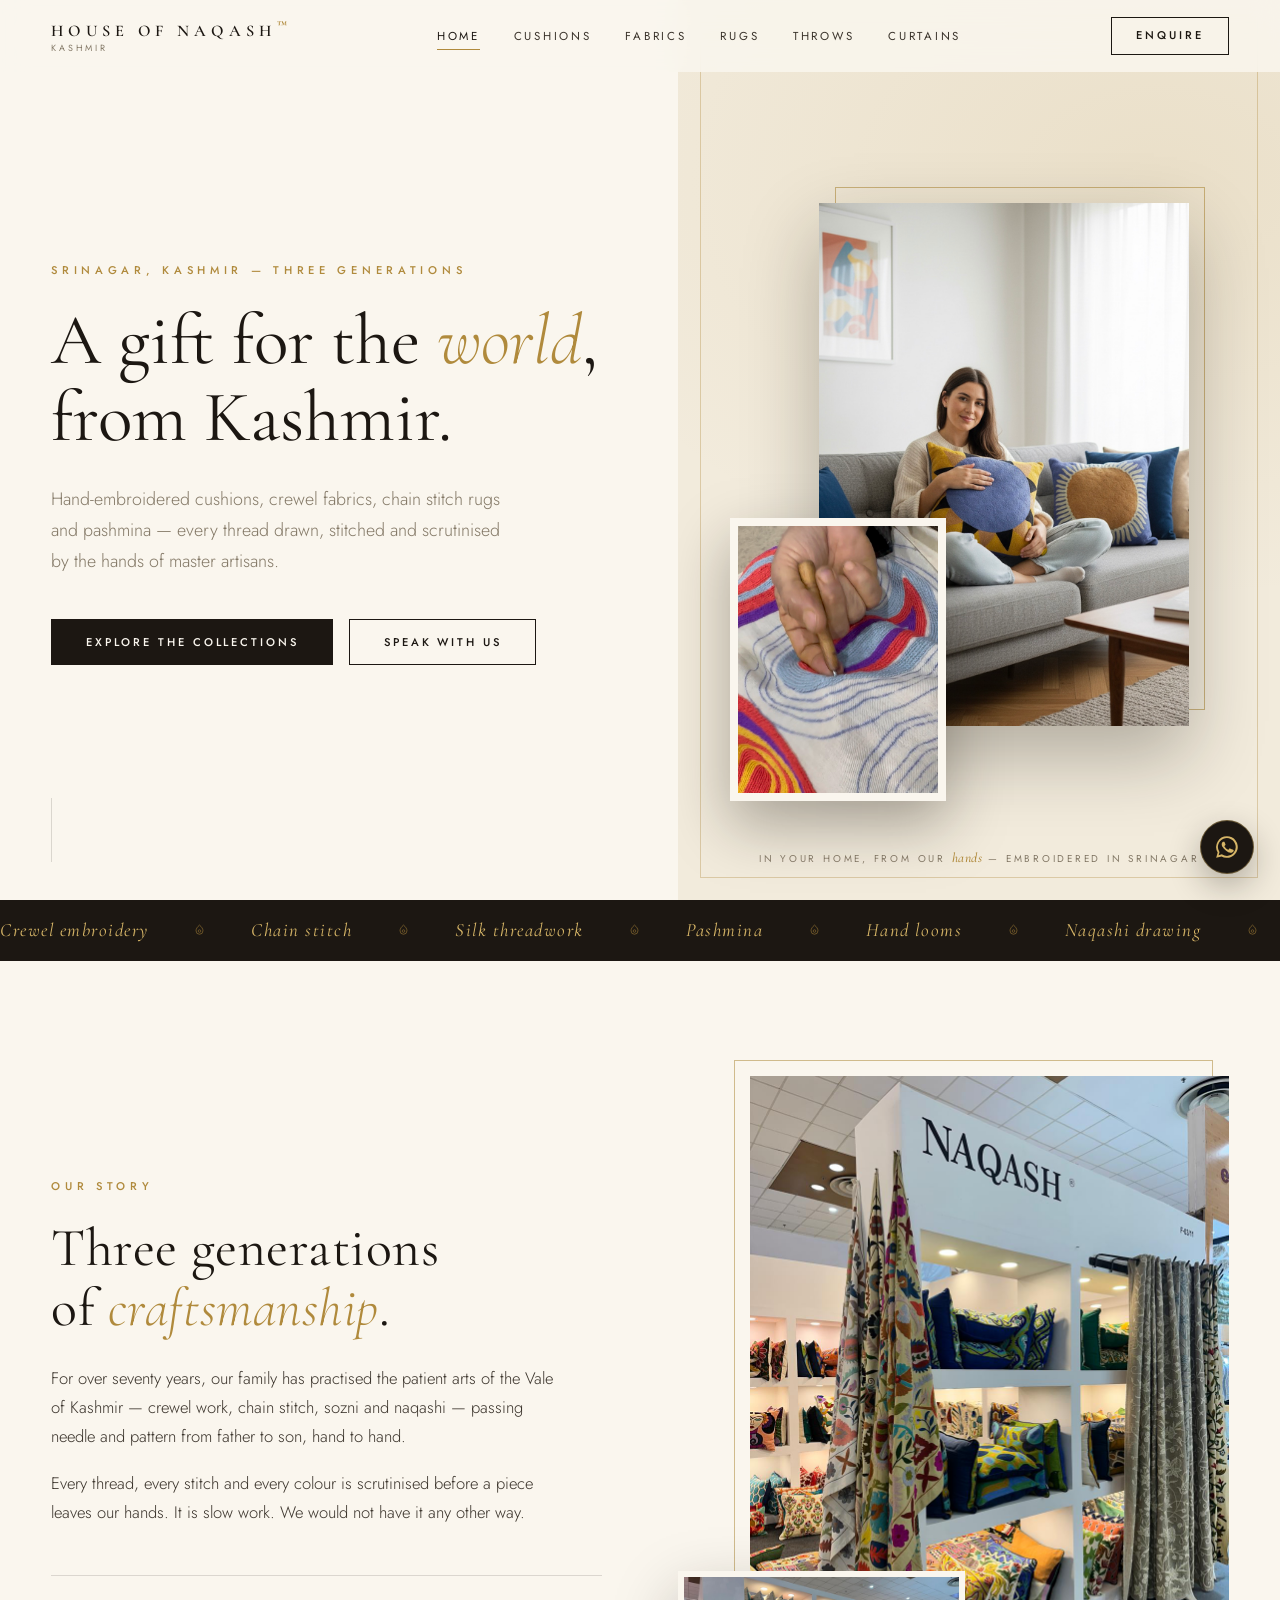
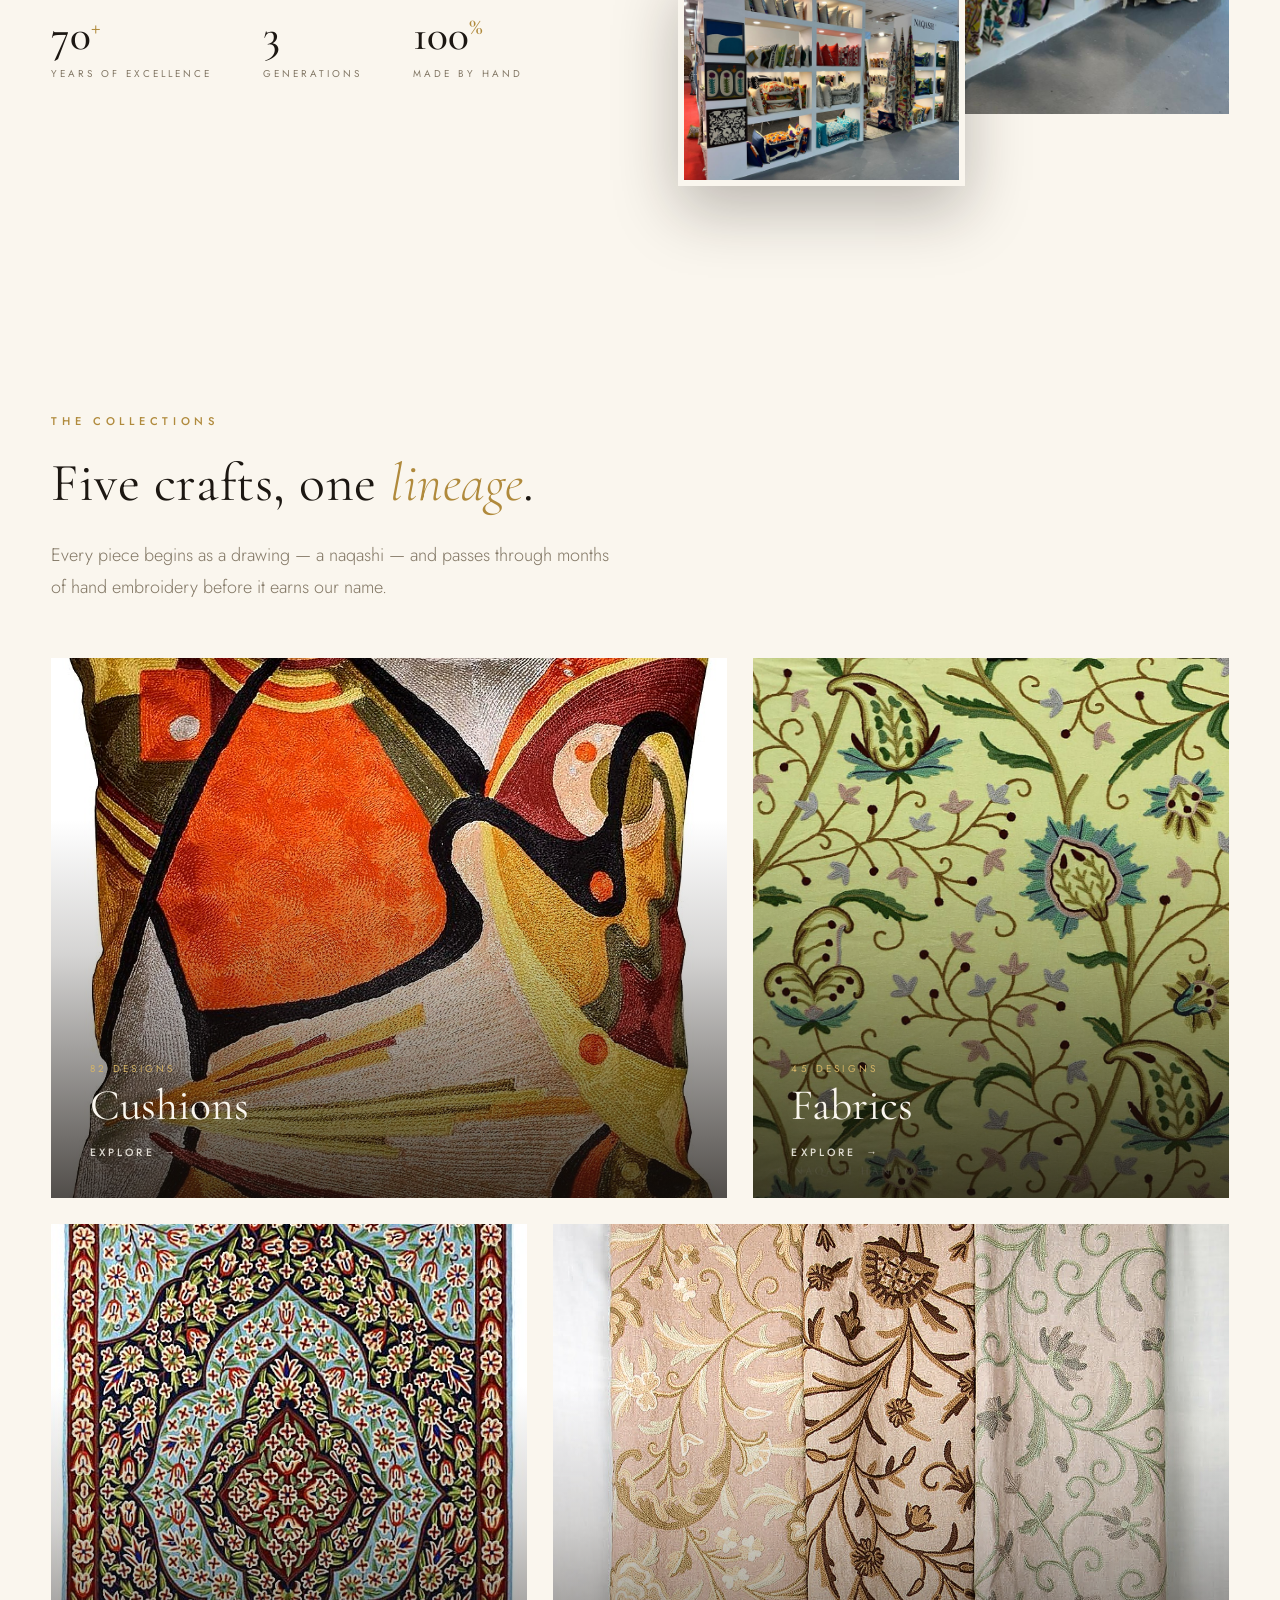
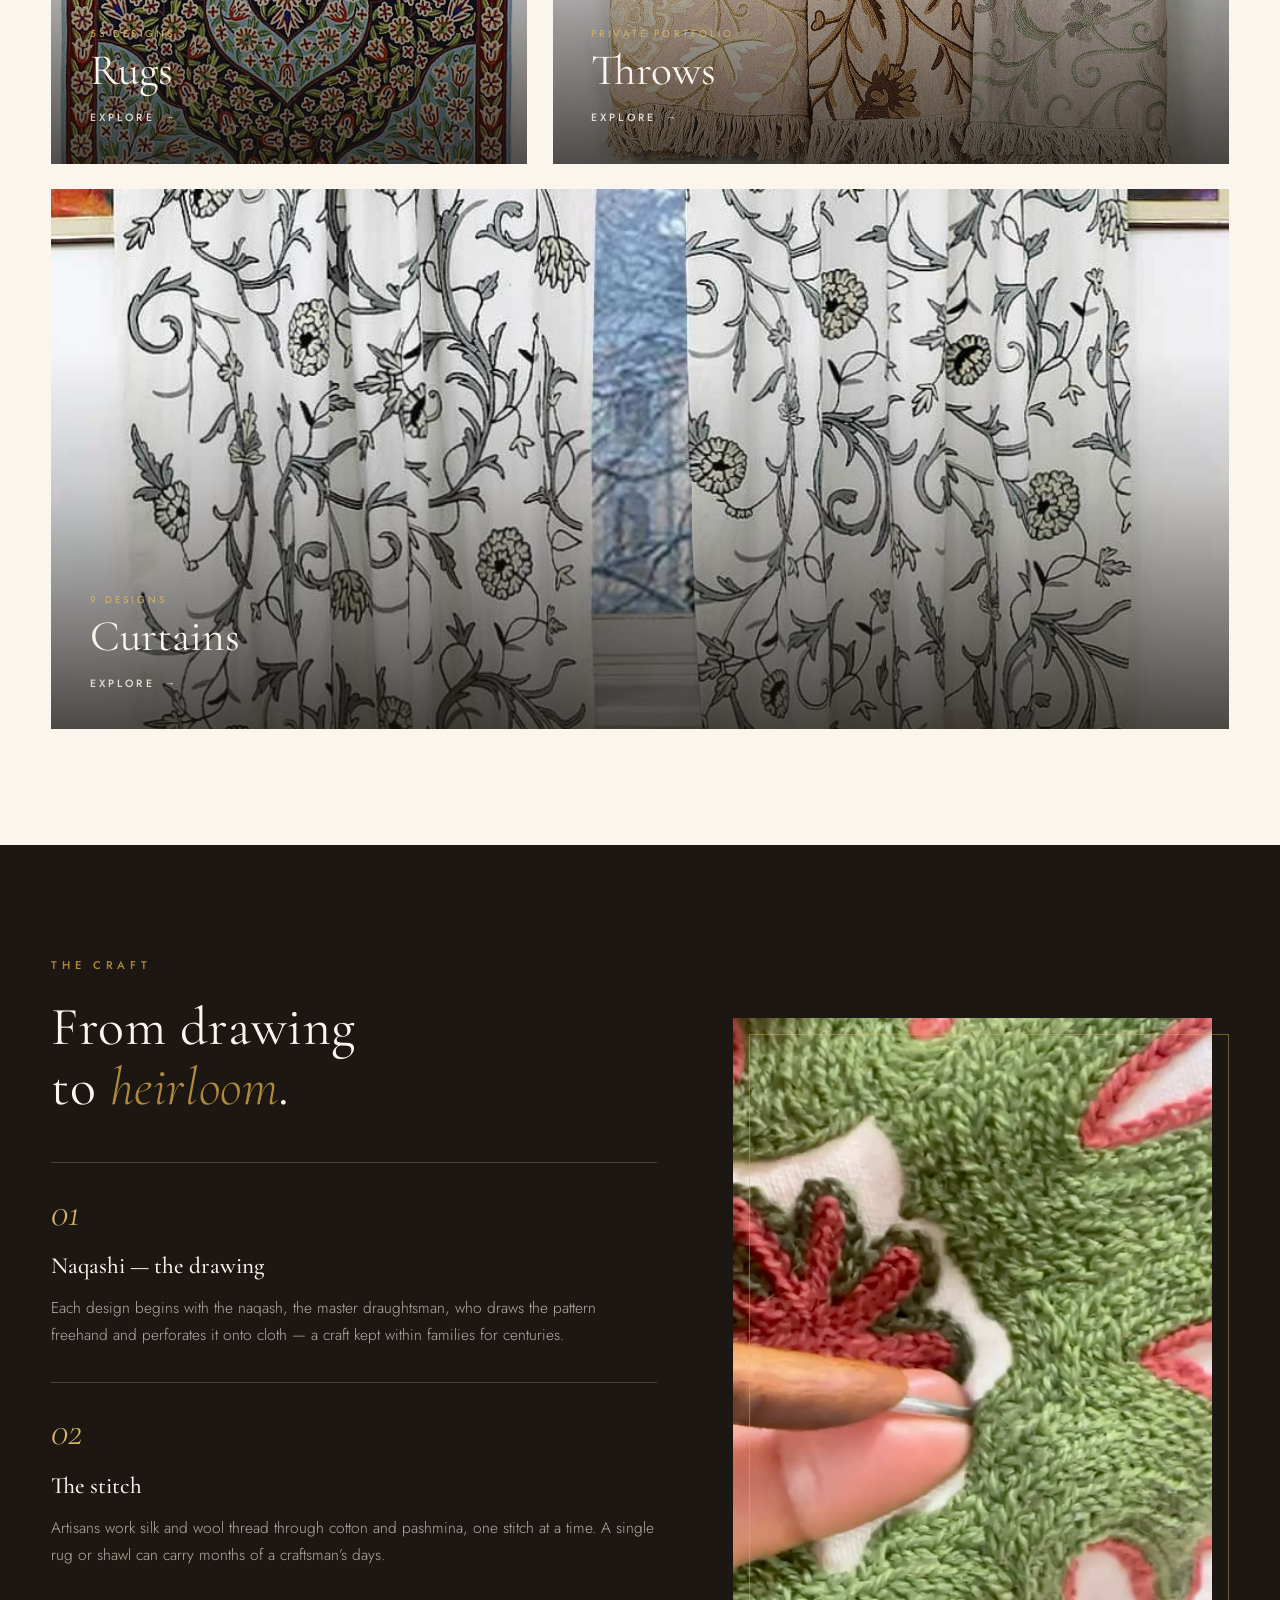
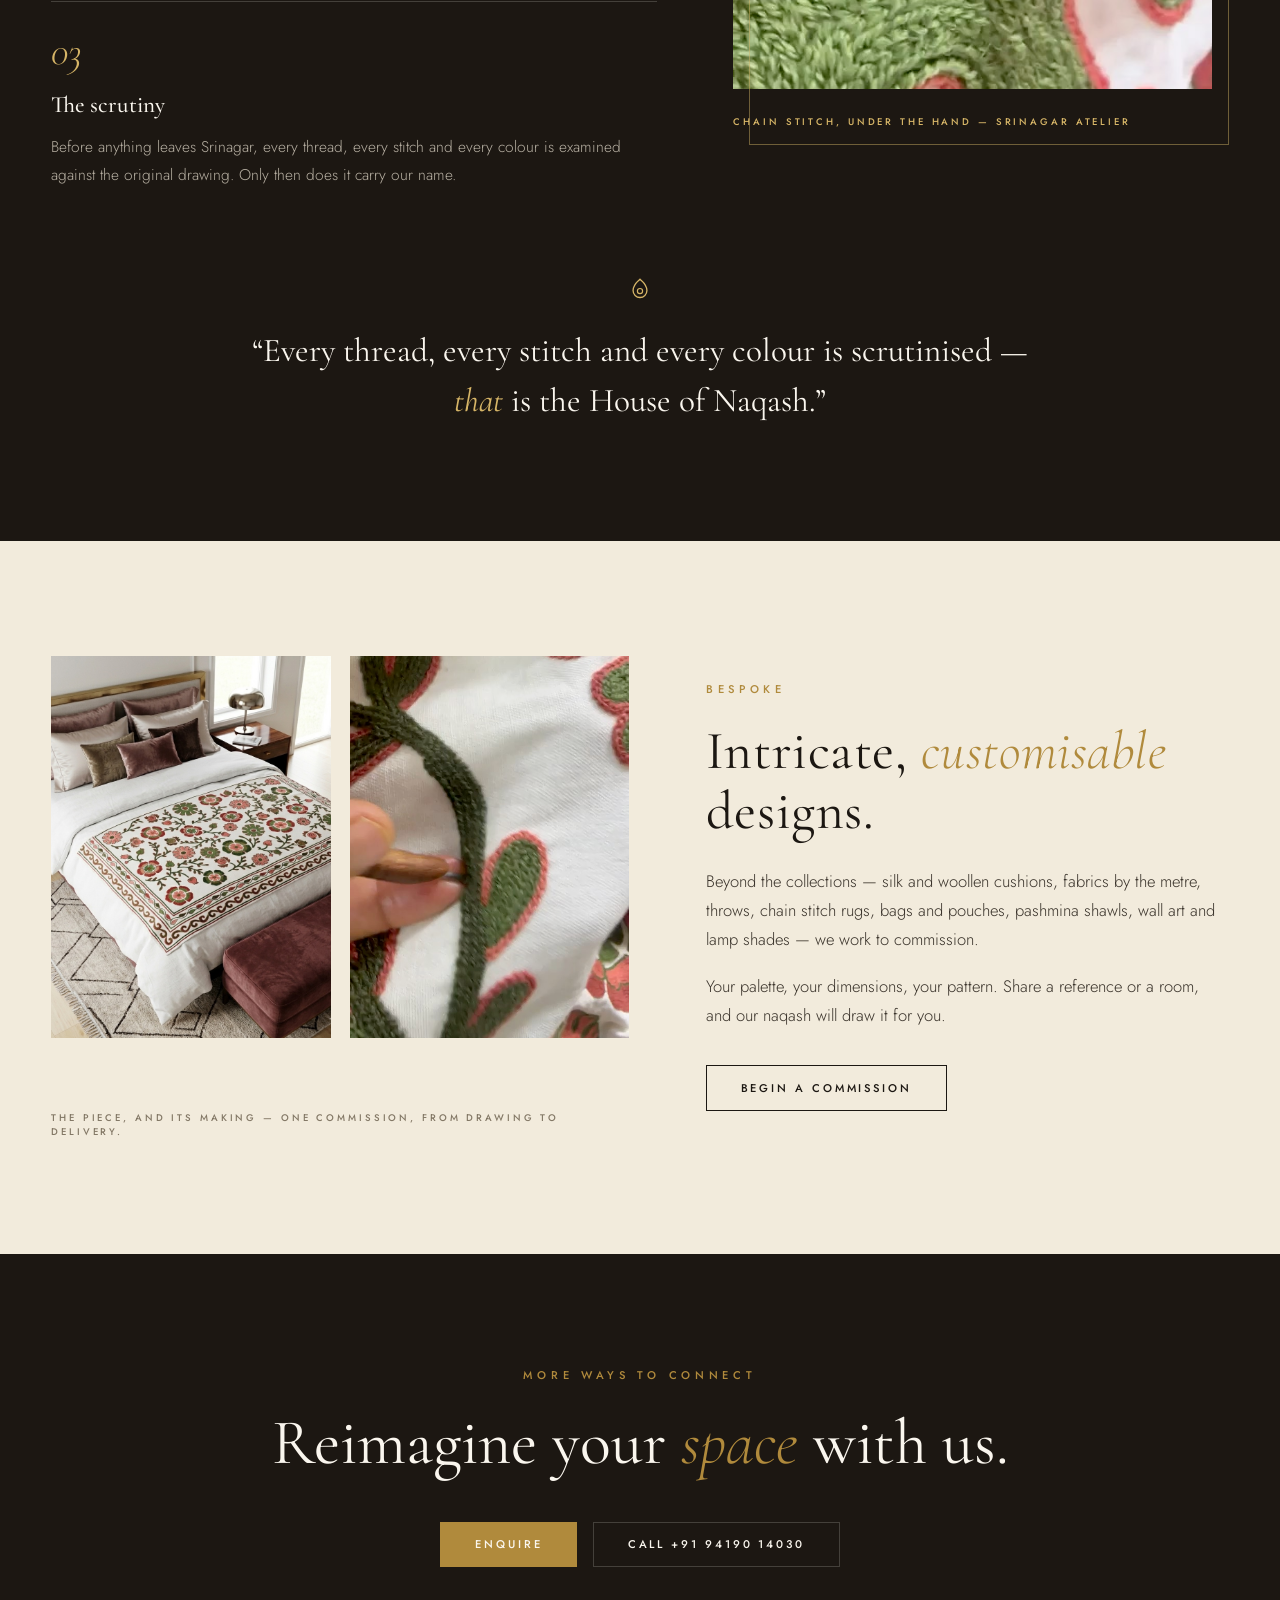
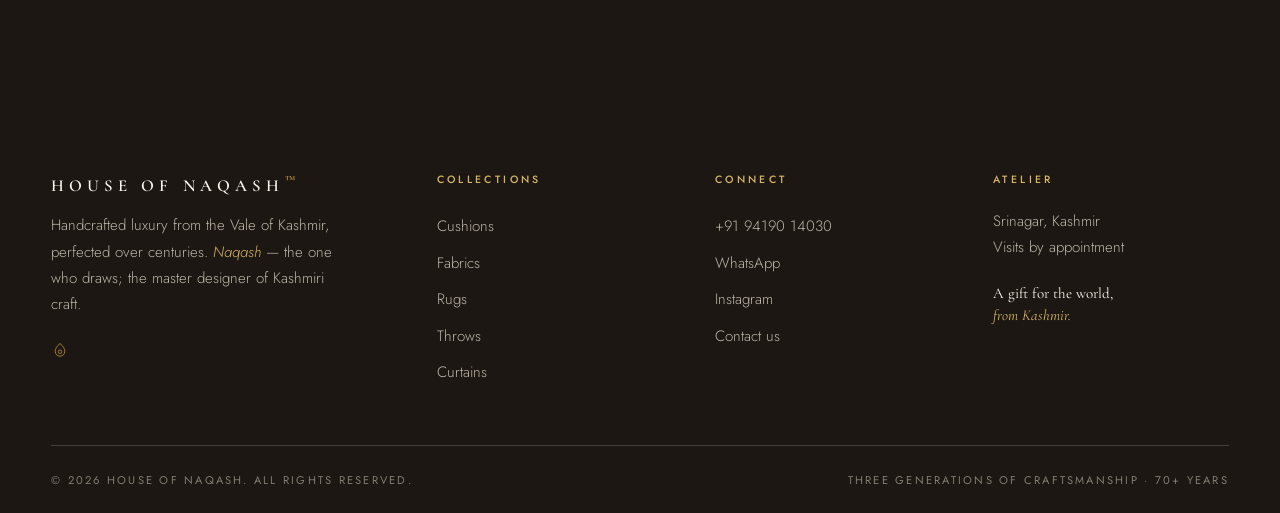
==== commit 656e2e60: "Home: collections heading now reads "Five crafts" (was "Four") Co-Authored-By: Claude Opus 4.8 <nore" ====
--- a/index.html
+++ b/index.html
@@ -14,7 +14,7 @@
 <link rel="preconnect" href="https://fonts.googleapis.com">
 <link rel="preconnect" href="https://fonts.gstatic.com" crossorigin>
 <link href="https://fonts.googleapis.com/css2?family=Cormorant+Garamond:ital,wght@0,300;0,400;0,500;0,600;1,300;1,400;1,500&family=Jost:wght@300;400;500&display=swap" rel="stylesheet">
-<link rel="stylesheet" href="css/style.css?v=b14d484e">
+<link rel="stylesheet" href="css/style.css?v=fcef7e2f">
 </head>
 <body data-page="home">
 <a class="skip" href="#main">Skip to content</a>
@@ -95,7 +95,7 @@
   <section class="section" id="collections">
     <div class="wrap">
       <p class="eyebrow reveal">The Collections</p>
-      <h2 class="title reveal">Four crafts, one <em>lineage</em>.</h2>
+      <h2 class="title reveal">Five crafts, one <em>lineage</em>.</h2>
       <p class="lede reveal">Every piece begins as a drawing — a naqashi — and passes through months of hand embroidery before it earns our name.</p>
       <div class="collection-grid">
         <a class="c-card span-7 reveal" href="cushions.html">
@@ -267,6 +267,6 @@
   <svg viewBox="0 0 24 24" fill="currentColor" aria-hidden="true"><path d="M12 2a10 10 0 0 0-8.6 15.1L2 22l5-1.3A10 10 0 1 0 12 2Zm0 18.2c-1.6 0-3.1-.4-4.4-1.2l-.3-.2-3 .8.8-2.9-.2-.3A8.2 8.2 0 1 1 12 20.2Zm4.6-6.1c-.3-.1-1.5-.7-1.7-.8-.2-.1-.4-.1-.6.1-.2.3-.6.8-.8 1-.1.2-.3.2-.5.1a6.7 6.7 0 0 1-3.3-2.9c-.3-.4 0-.5.2-.7l.4-.5c.1-.2.2-.3.3-.5v-.5c0-.1-.6-1.4-.8-1.9-.2-.5-.4-.4-.6-.4h-.5c-.2 0-.5.1-.7.3-.2.3-.9.9-.9 2.2s1 2.5 1.1 2.7c.1.2 1.9 3 4.7 4.2.7.3 1.2.5 1.6.6.7.2 1.3.2 1.8.1.6-.1 1.5-.6 1.7-1.2.2-.6.2-1.1.1-1.2l-.5-.3Z"/></svg>
 </a>
 
-<script src="js/main.js?v=b14d484e"></script>
+<script src="js/main.js?v=fcef7e2f"></script>
 </body>
 </html>
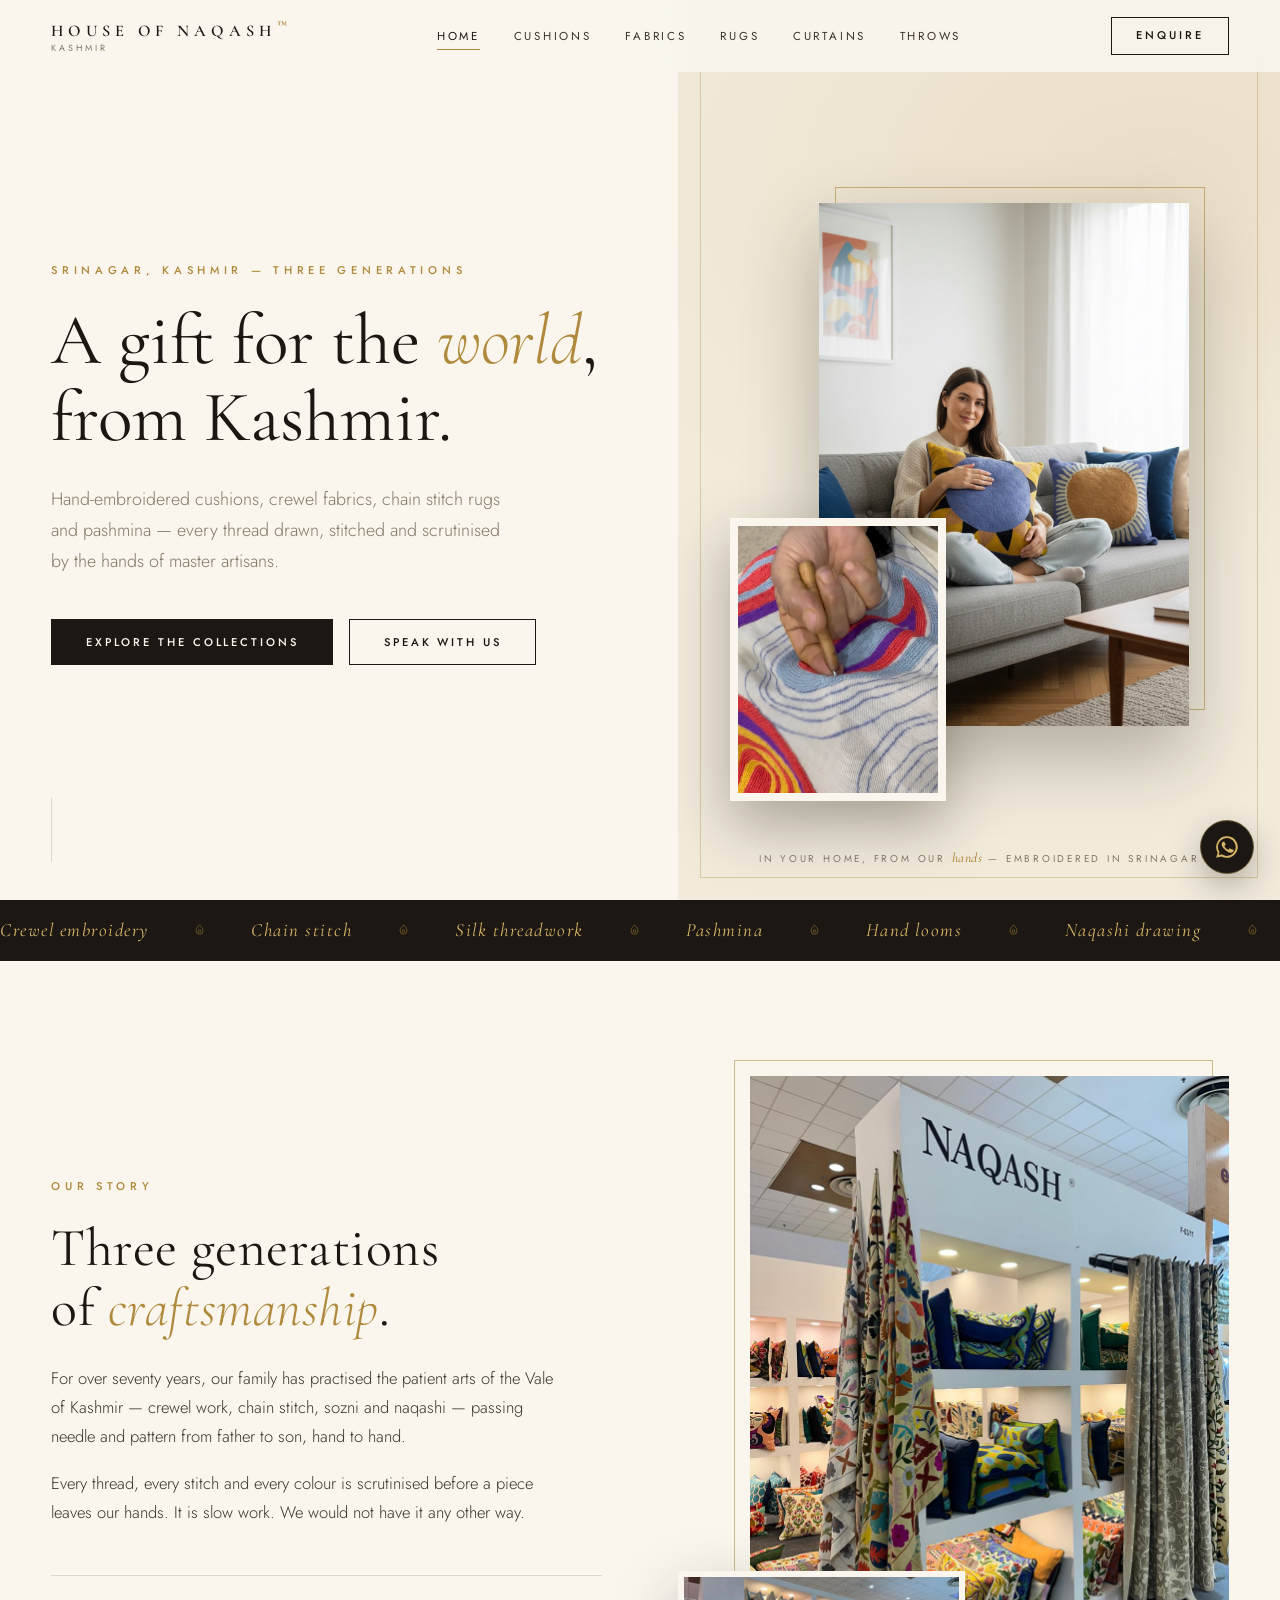
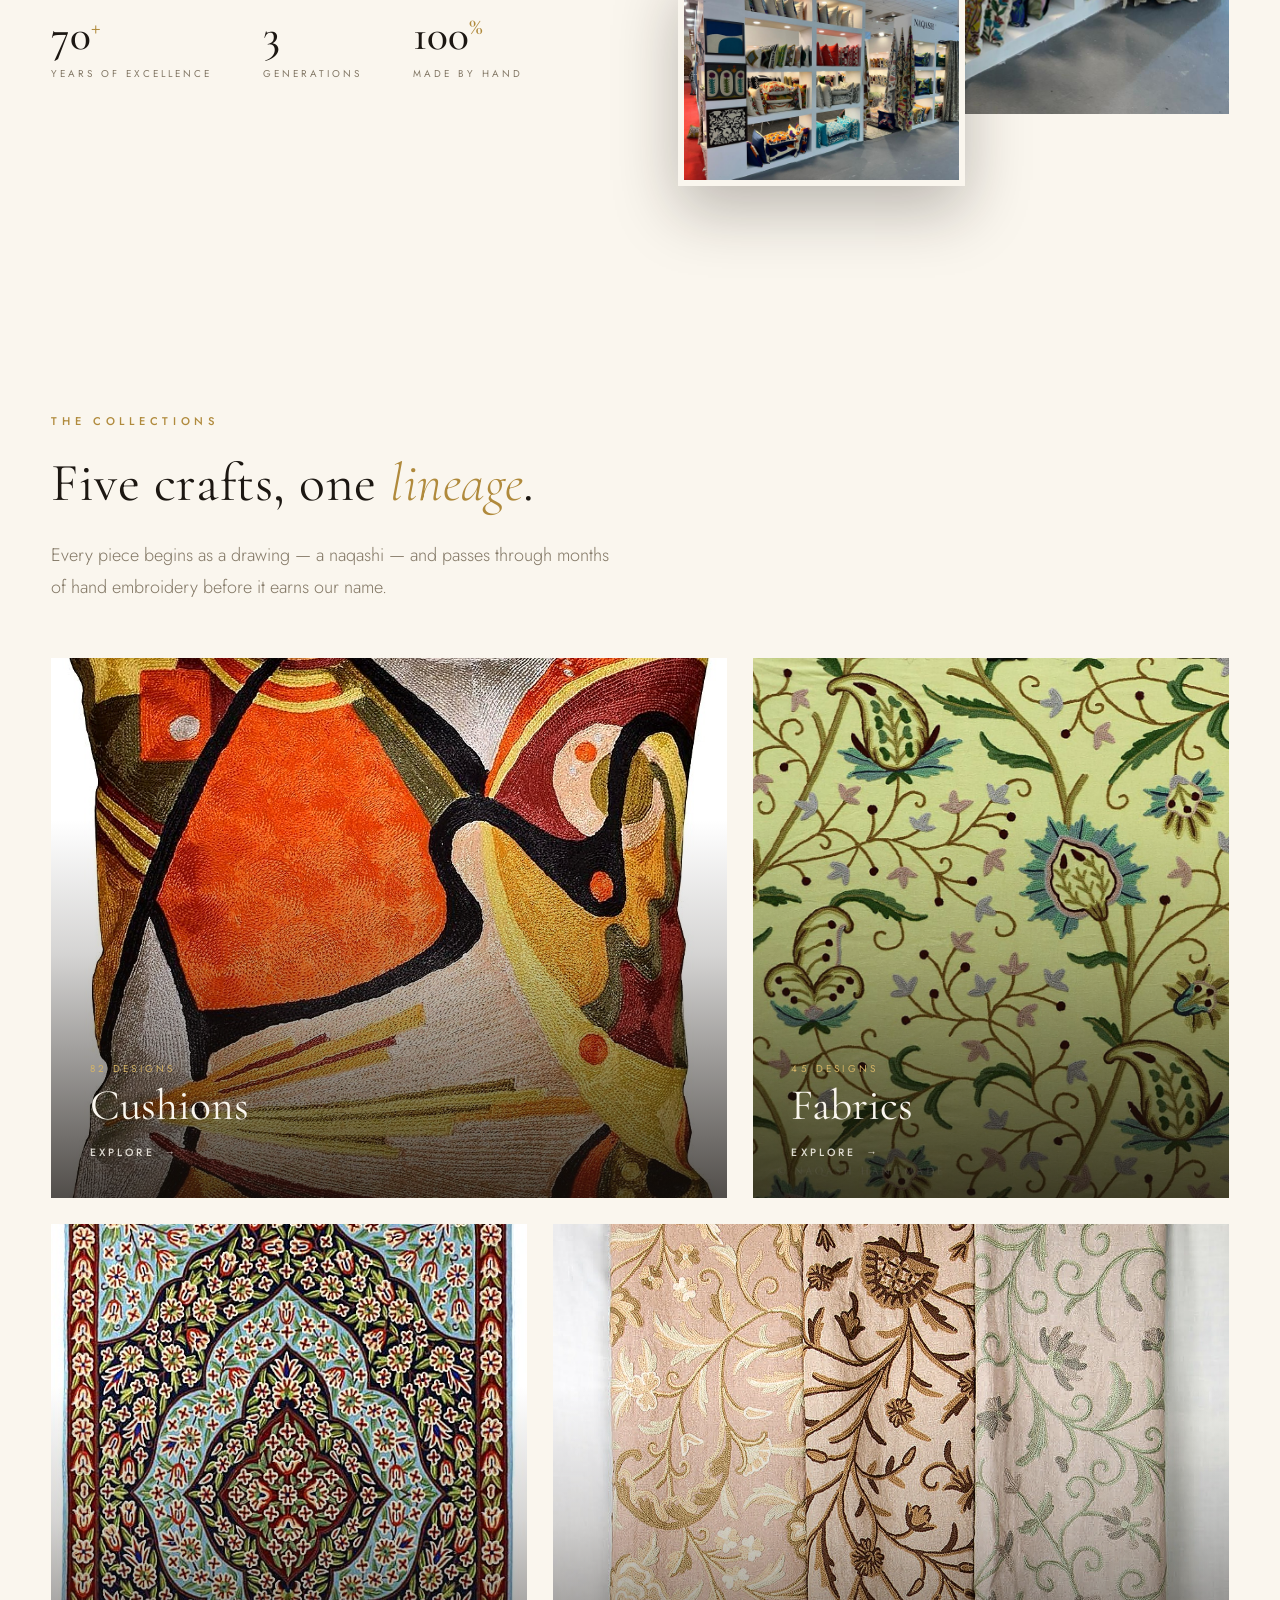
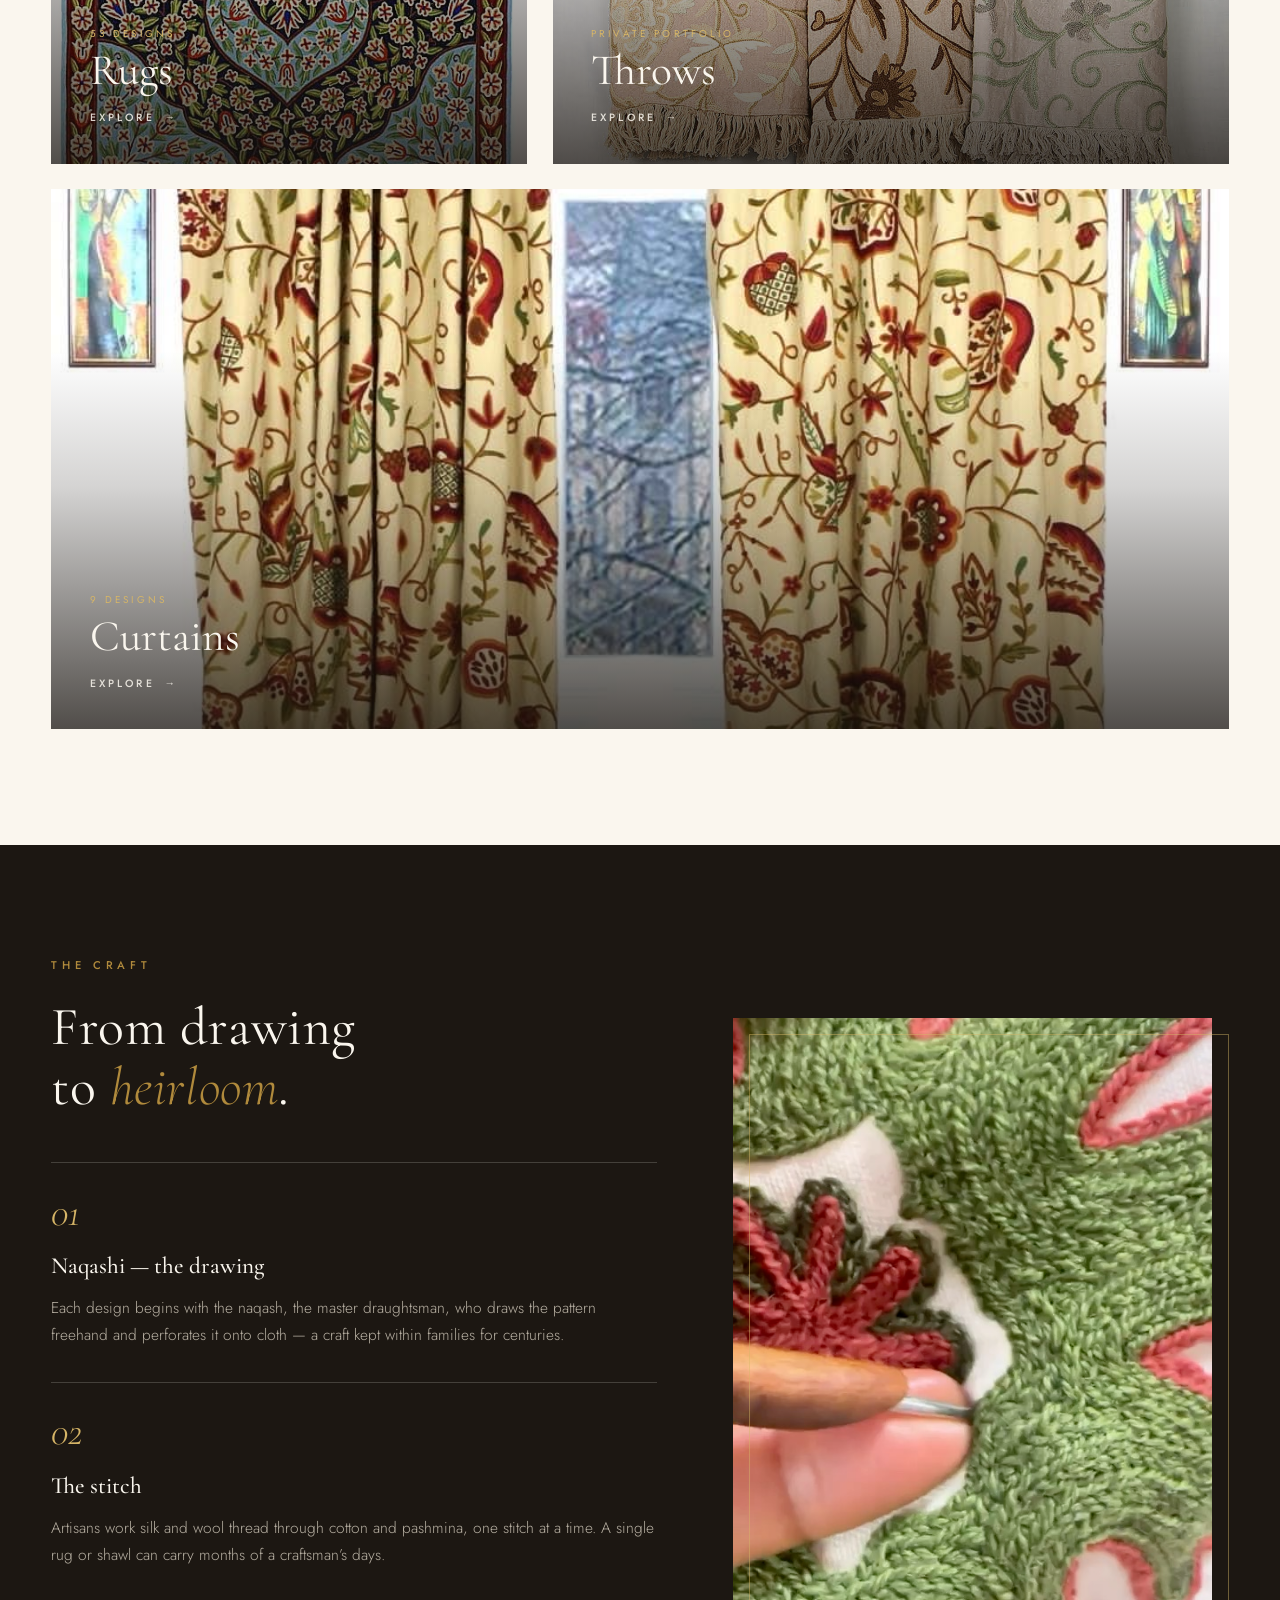
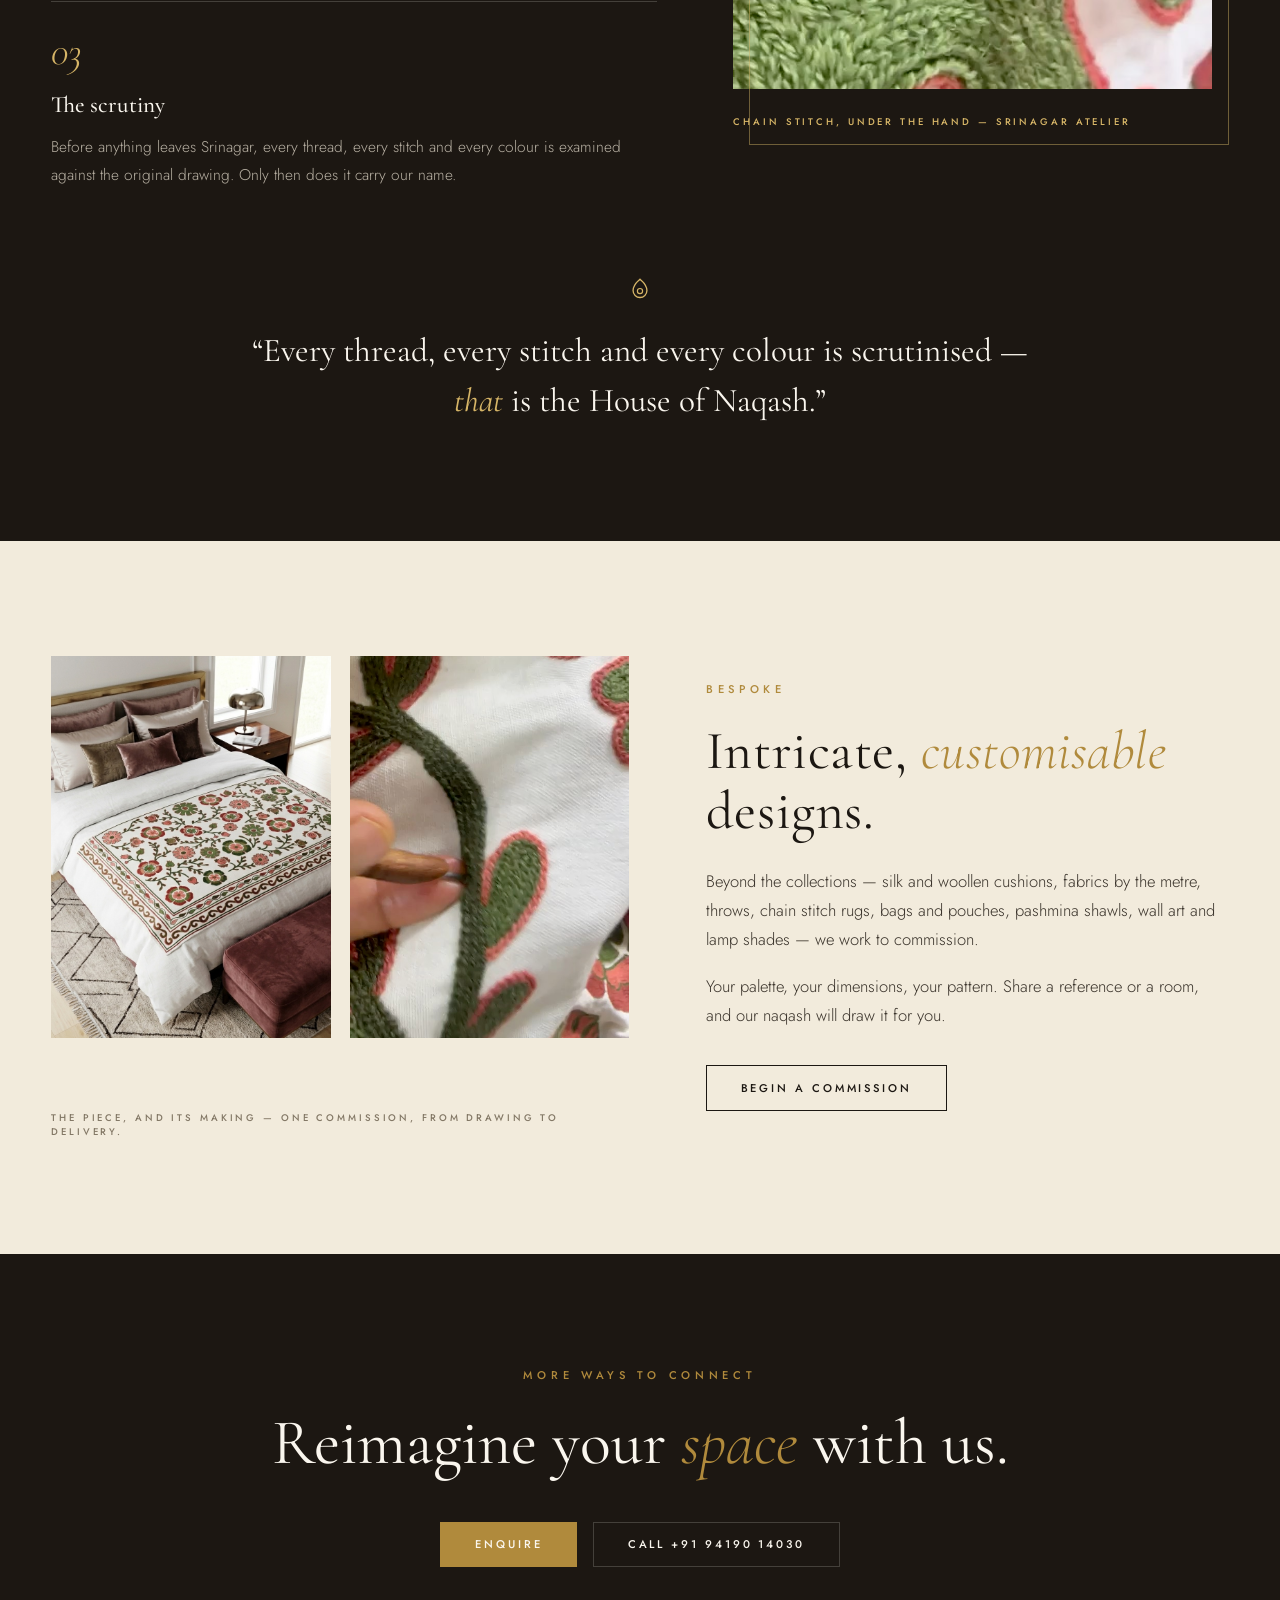
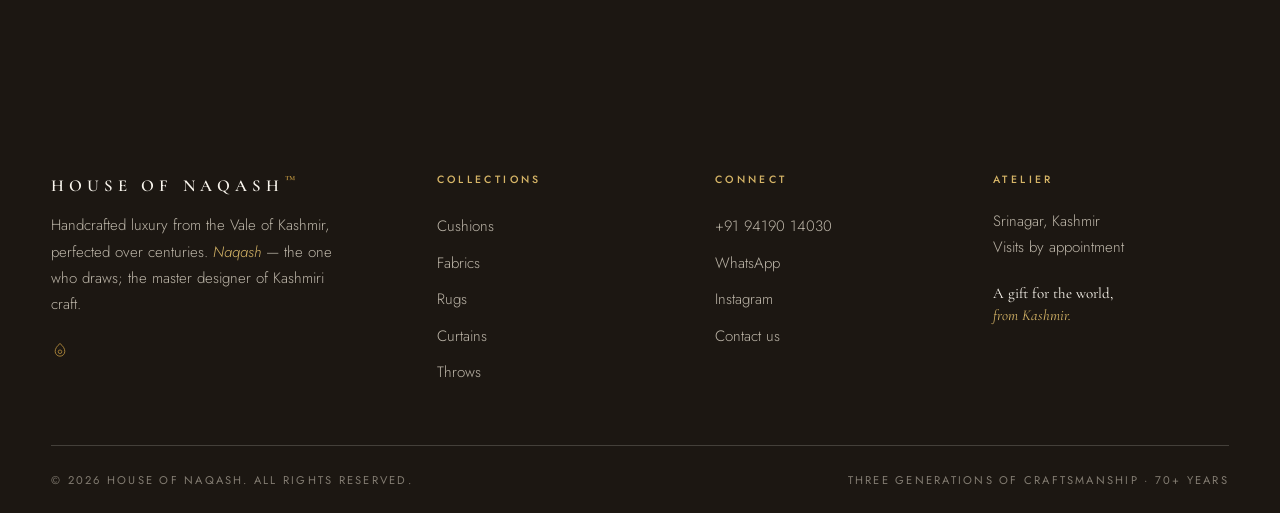
==== commit 9130ba62: "Curtains: promote to a first-class collection with its own page Add a dedicated curtains.html (own S" ====
--- a/index.html
+++ b/index.html
@@ -14,7 +14,7 @@
 <link rel="preconnect" href="https://fonts.googleapis.com">
 <link rel="preconnect" href="https://fonts.gstatic.com" crossorigin>
 <link href="https://fonts.googleapis.com/css2?family=Cormorant+Garamond:ital,wght@0,300;0,400;0,500;0,600;1,300;1,400;1,500&family=Jost:wght@300;400;500&display=swap" rel="stylesheet">
-<link rel="stylesheet" href="css/style.css?v=fcef7e2f">
+<link rel="stylesheet" href="css/style.css?v=d1e0f7b2">
 </head>
 <body data-page="home">
 <a class="skip" href="#main">Skip to content</a>
@@ -28,6 +28,7 @@
         <a href="cushions.html">Cushions</a>
         <a href="fabrics.html">Fabrics</a>
         <a href="rugs.html">Rugs</a>
+        <a href="curtains.html">Curtains</a>
         <a href="throws.html">Throws</a>
       <a href="contact.html" class="nav-enquire">Enquire</a>
     </nav>
@@ -113,6 +114,10 @@
         <a class="c-card span-7 reveal" href="throws.html" style="transition-delay:120ms">
           <img src="images/neutral-crewel-fabric-swatch-set.jpg" alt="Crewel throws and textiles" loading="lazy">
           <div class="c-overlay"><p class="c-count">Private portfolio</p><h3>Throws</h3><span class="c-link">Explore <i>&rarr;</i></span></div>
+        </a>
+        <a class="c-card span-12 reveal" href="curtains.html">
+          <img src="images/golden-jacobean-crewel-curtain.jpg" alt="Crewel hand-embroidered curtains" loading="lazy">
+          <div class="c-overlay"><p class="c-count" data-collection-count="curtains">9 designs</p><h3>Curtains</h3><span class="c-link">Explore <i>&rarr;</i></span></div>
         </a>
       </div>
     </div>
@@ -206,6 +211,7 @@
       <a href="cushions.html">Cushions</a>
       <a href="fabrics.html">Fabrics</a>
       <a href="rugs.html">Rugs</a>
+      <a href="curtains.html">Curtains</a>
       <a href="throws.html">Throws</a>
     </nav>
     <div class="footer-col">
@@ -267,6 +273,6 @@
   <svg viewBox="0 0 24 24" fill="currentColor" aria-hidden="true"><path d="M12 2a10 10 0 0 0-8.6 15.1L2 22l5-1.3A10 10 0 1 0 12 2Zm0 18.2c-1.6 0-3.1-.4-4.4-1.2l-.3-.2-3 .8.8-2.9-.2-.3A8.2 8.2 0 1 1 12 20.2Zm4.6-6.1c-.3-.1-1.5-.7-1.7-.8-.2-.1-.4-.1-.6.1-.2.3-.6.8-.8 1-.1.2-.3.2-.5.1a6.7 6.7 0 0 1-3.3-2.9c-.3-.4 0-.5.2-.7l.4-.5c.1-.2.2-.3.3-.5v-.5c0-.1-.6-1.4-.8-1.9-.2-.5-.4-.4-.6-.4h-.5c-.2 0-.5.1-.7.3-.2.3-.9.9-.9 2.2s1 2.5 1.1 2.7c.1.2 1.9 3 4.7 4.2.7.3 1.2.5 1.6.6.7.2 1.3.2 1.8.1.6-.1 1.5-.6 1.7-1.2.2-.6.2-1.1.1-1.2l-.5-.3Z"/></svg>
 </a>
 
-<script src="js/main.js?v=fcef7e2f"></script>
+<script src="js/main.js?v=d1e0f7b2"></script>
 </body>
 </html>
